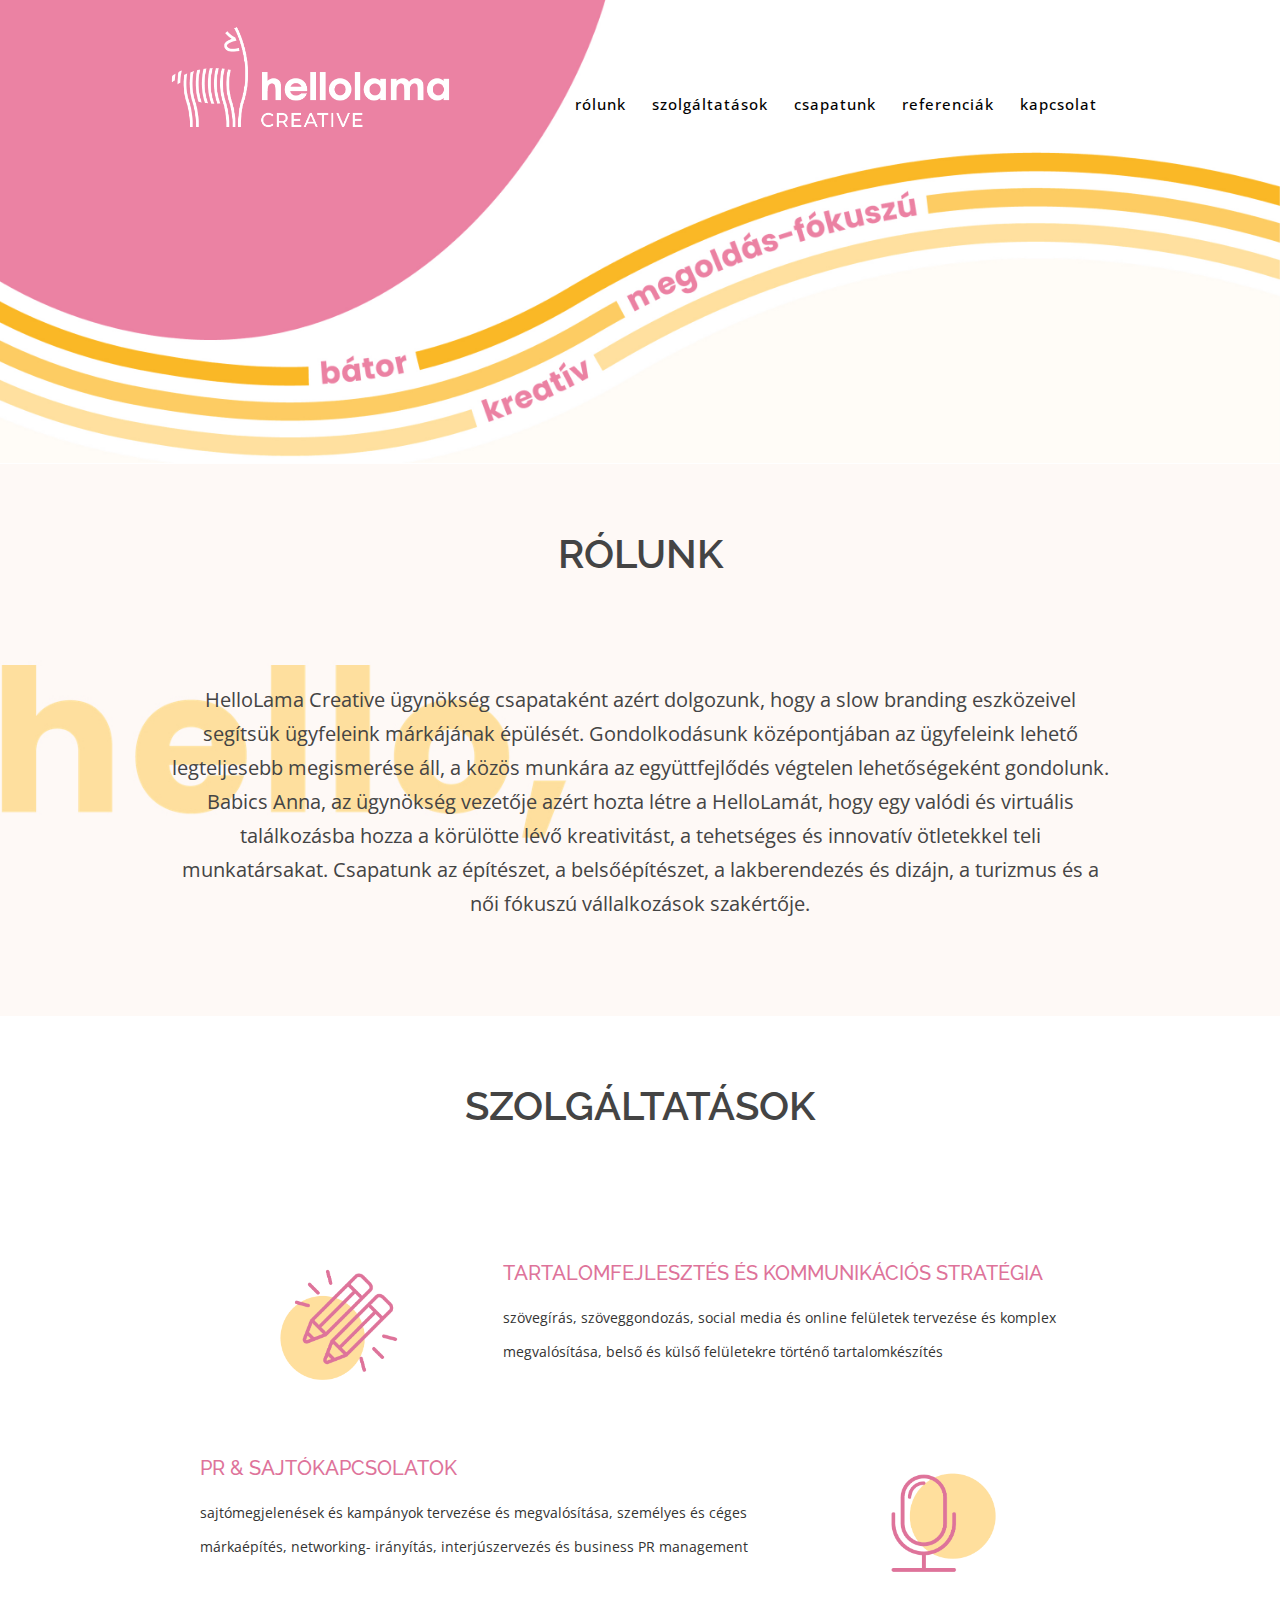
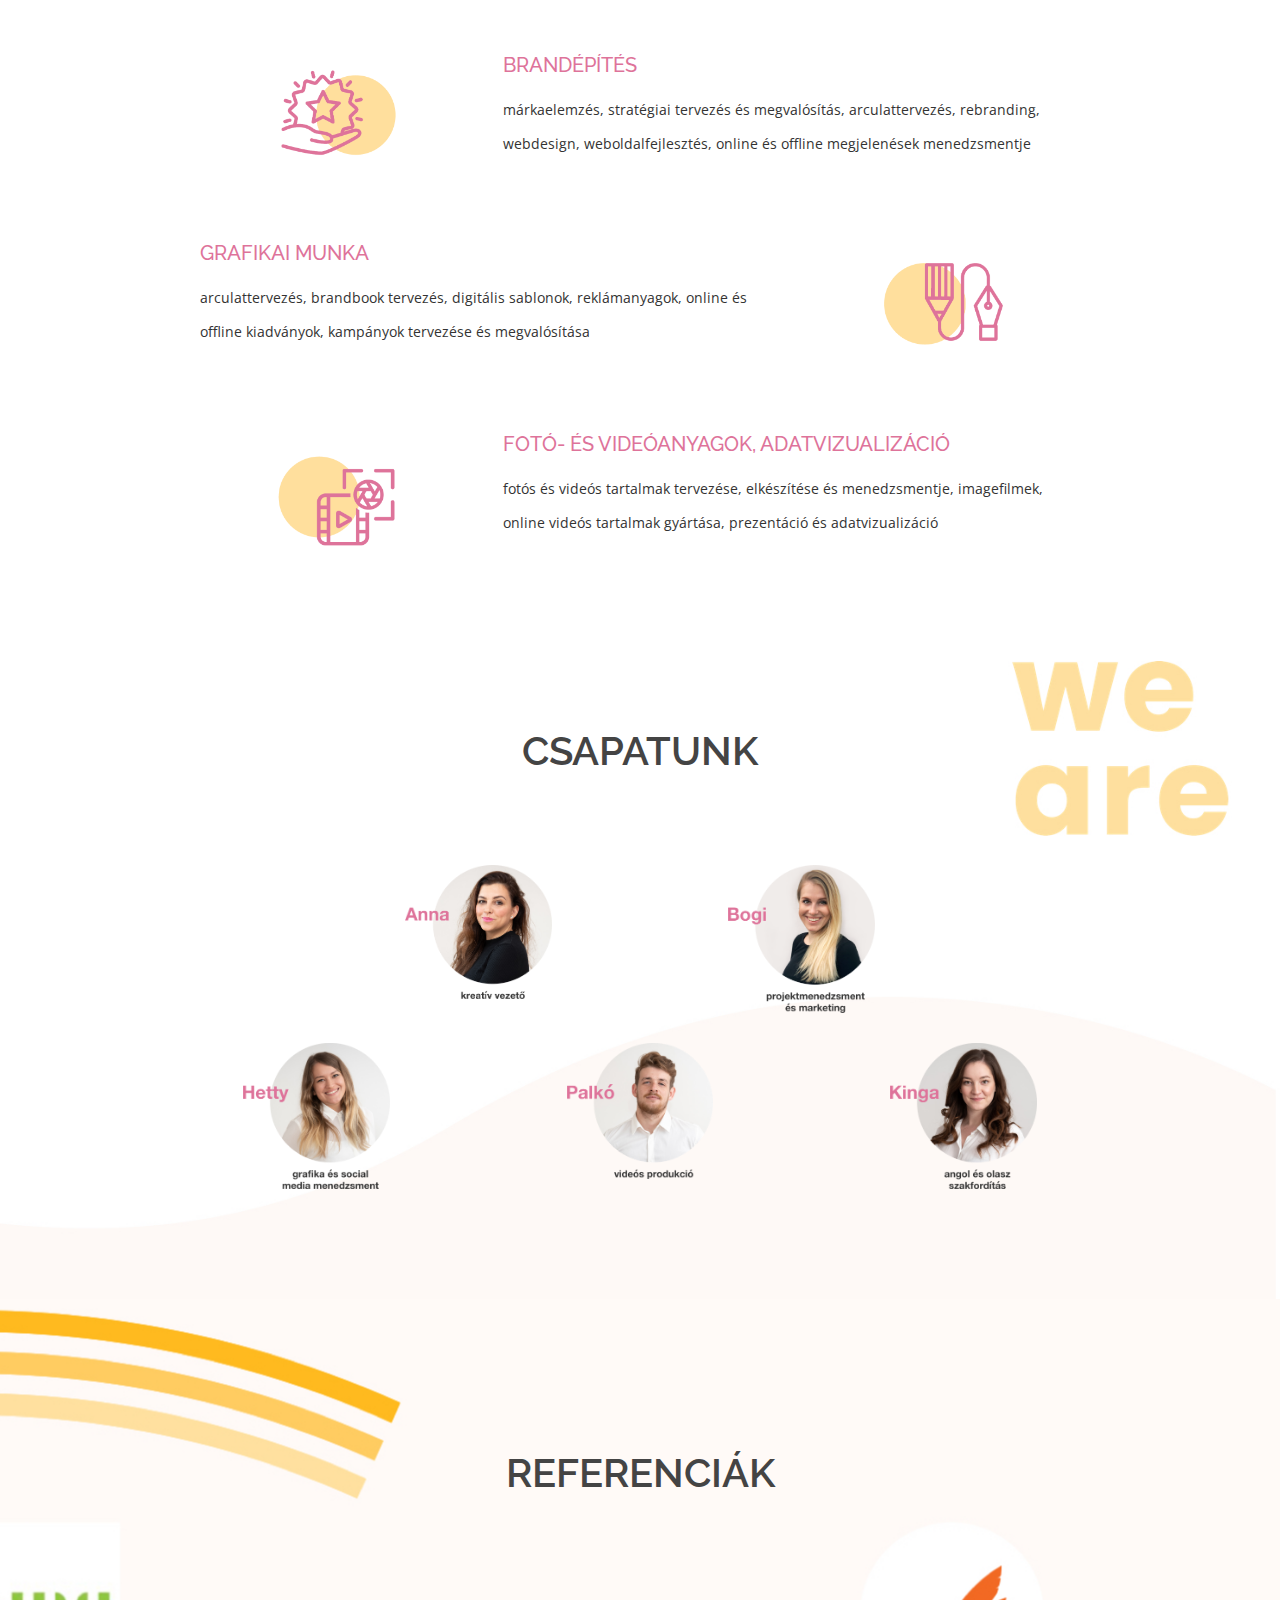
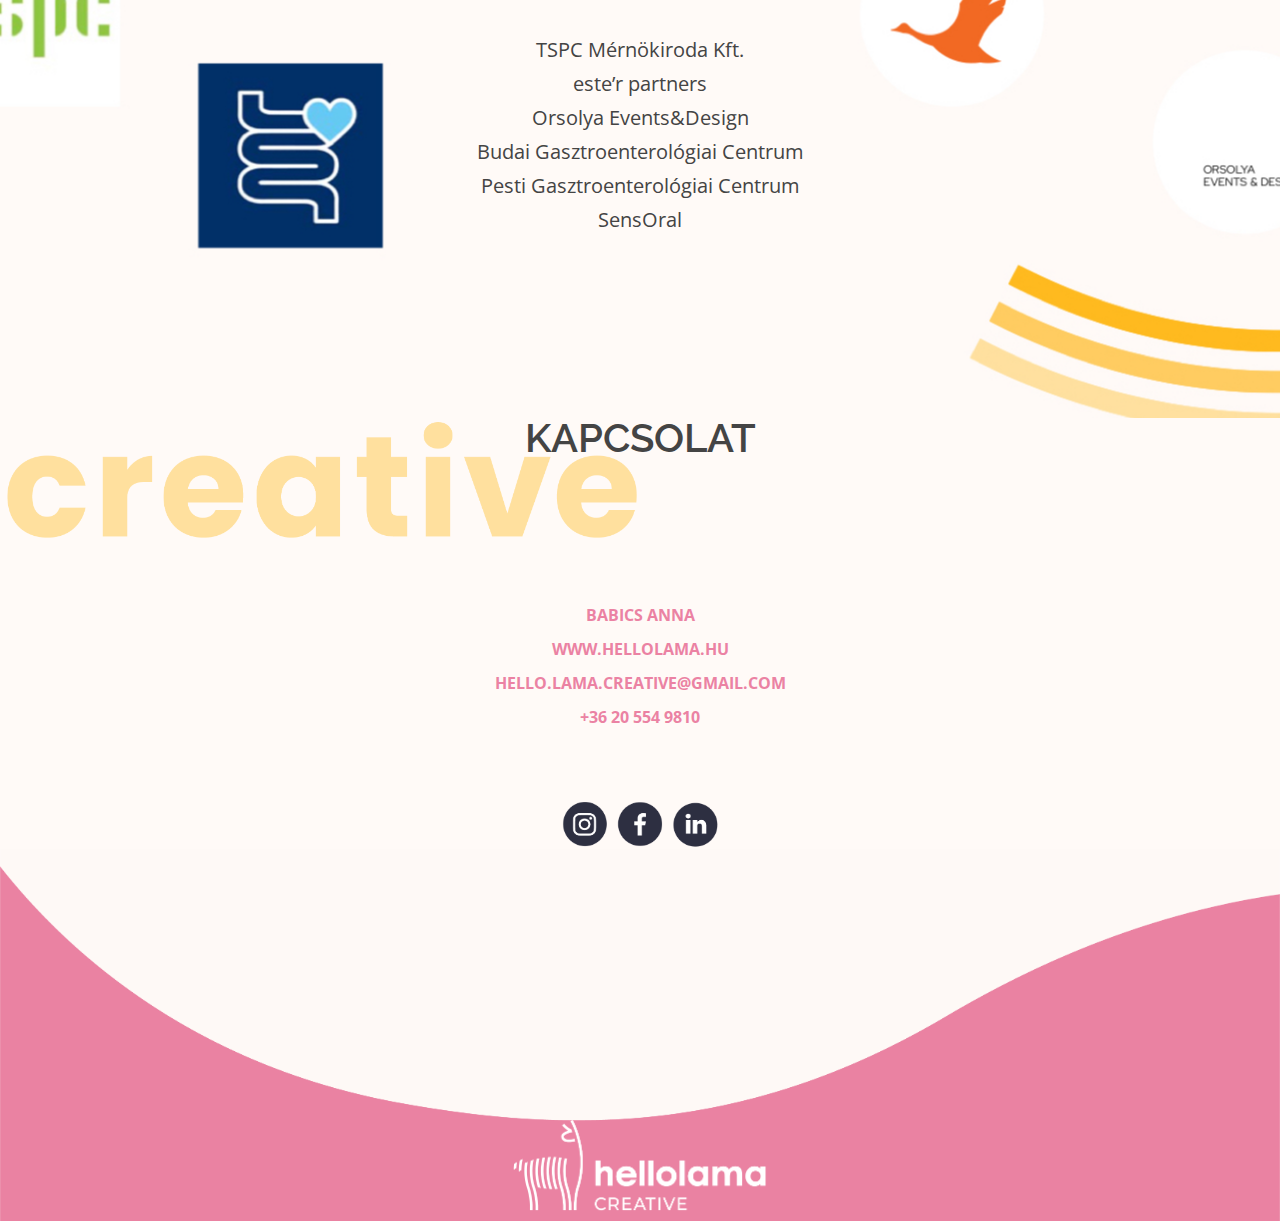
==== index.html @ 560a1cbe "Add logo" ====
<!doctype html>
<html lang="en">
<head>
  <meta charset="utf-8">
  <title>Hello Lama Creative</title>
  <meta content="width=device-width, initial-scale=1.0" name="viewport">
  <meta content="" name="keywords">
  <meta content="" name="description">

  <!-- Favicons -->
  <link href="img/batalogo.png" rel="icon">
  <link href="img/batalogo.png" rel="apple-touch-icon">

  <!-- Google Fonts -->
  <link href="https://fonts.googleapis.com/css?family=Open+Sans:300,400,400i,600,700|Raleway:300,400,400i,500,500i,700,800,900" rel="stylesheet">

  <!-- Bootstrap CSS File -->
  <link href="lib/bootstrap/css/bootstrap.min.css" rel="stylesheet">

  <!-- Libraries CSS Files -->
  <link href="lib/owlcarousel/owl.carousel.css" rel="stylesheet">
  <link href="lib/owlcarousel/owl.transitions.css" rel="stylesheet">
  <link href="lib/font-awesome/css/font-awesome.min.css" rel="stylesheet">
  <link href="lib/animate/animate.min.css" rel="stylesheet">
  <link href="lib/venobox/venobox.css" rel="stylesheet">



  <!-- Main Stylesheet File -->
  <link href="css/style.css" rel="stylesheet">

  <!-- Responsive Stylesheet File -->
  <link href="css/responsive.css" rel="stylesheet">

  <!-- =======================================================
    Theme Name: eBusiness
    Theme URL: https://bootstrapmade.com/ebusiness-bootstrap-corporate-template/
    Author: BootstrapMade.com
    License: https://bootstrapmade.com/license/
  ======================================================= -->
</head>

<body data-spy="scroll" data-target="#navbar-example">

  <div id="preloader"></div>

  <header>
    <!-- header-area start -->
    <div id="sticker" class="header-area">
      <div class="container">
        <div class="row">
          <div class="col-md-12 col-sm-12">

            <!-- Navigation -->
            <nav class="navbar navbar-default">
              <!-- Brand and toggle get grouped for better mobile display -->
              <div class="navbar-header">
                <button type="button" class="navbar-toggle collapsed" data-toggle="collapse" data-target=".bs-example-navbar-collapse-1" aria-expanded="false">
                    <span class="sr-only">Toggle navigation</span>
                    <span class="icon-bar"></span>
                    <span class="icon-bar"></span>
                    <span class="icon-bar"></span>
                  </button>
                <!-- Brand -->
                <a class="navbar-brand page-scroll sticky-logo" href="index.html">
                  <!-- Uncomment below if you prefer to use an image logo -->
                  <img src="img/background/lama.png" alt="" title="" style="max-width: 30%;">
                </a>
              </div>
              <!-- Collect the nav links, forms, and other content for toggling -->
              <div class="collapse navbar-collapse main-menu bs-example-navbar-collapse-1" id="navbar-example">
                <ul class="nav navbar-nav navbar-right">
                  <li>
                    <a class="page-scroll" href="#about" style="padding-bottom: 12px">rólunk</a>
                  </li>
                  <li>
                    <a class="page-scroll" href="#services" style="padding-bottom: 12px">szolgáltatások</a>
                  </li>
                  <li>
                    <a class="page-scroll" href="#portfolio" style="padding-bottom: 12px">csapatunk</a>
                  </li>
                  <!-- <li>
                    <a class="page-scroll" href="#testimonials" style="padding-bottom: 12px">rólunk mondták</a>
                </li> -->
                  <li>
                    <a class="page-scroll" href="#references" style="padding-bottom: 12px">referenciák</a>
                </li>
                  <li>
                    <a class="page-scroll" href="#contact" style="padding-bottom: 12px">kapcsolat</a>
                  </li>
                </ul>
              </div>
              <!-- navbar-collapse -->
            </nav>
            <!-- END: Navigation -->
          </div>
        </div>
      </div>
    </div>
    <!-- header-area end -->
  </header>
  <!-- header end -->







  <!-- Start Slider Area -->
  <div id="home" class="slider-area">
    <div class="bend niceties preview-2">
      <div id="ensign-nivoslider" class="slides">
        <img src="img/slider/intro.jpg" alt="" title="#slider-direction-1" />
      </div>

      <!-- direction 1 -->
      <div id="slider-direction-1" class="slider-direction slider-one">
        <div class="container">
          <div class="row">
            <div class="col-md-12 col-sm-12 col-xs-12">
              <div class="slider-content">



              </div>
            </div>
          </div>
        </div>
      </div>
    </div>
  </div>
  <!-- End Slider Area -->


  <!-- Start About area -->
  <div id="about" class="about-area area-padding">

    <div class="container">
      <div class="row">
        <div class="col-md-12 col-sm-12 col-xs-12">
          <div class="section-headline text-center">
            <h2>RÓLUNK</h2>
          </div>
        </div>
      </div>

      <div class="row">
        <div class="col-md-12 col-sm-12 col-xs-12">
          <div class="well-middle">
            <div class="single-well">
              <p style="padding-top: 15px">
                 HelloLama Creative ügynökség csapataként azért dolgozunk, hogy a slow branding eszközeivel segítsük ügyfeleink márkájának épülését.  Gondolkodásunk középontjában az ügyfeleink lehető legteljesebb megismerése áll, a közös munkára az együttfejlődés végtelen lehetőségeként gondolunk.<br> Babics Anna, az ügynökség vezetője azért hozta létre a HelloLamát, hogy egy valódi és virtuális találkozásba hozza a körülötte lévő kreativitást, a tehetséges és innovatív ötletekkel teli munkatársakat. Csapatunk az építészet, a belsőépítészet, a lakberendezés és dizájn, a turizmus és a női fókuszú vállalkozások szakértője.
              </p>
            </div>
          </div>
        </div>
      </div>

    </div>
  </div>
  <!-- End About area -->




<!-- Start Service area -->
  <div id="services" class="services-area area-padding">
    <div class="container">

              <div class="row">
                <div class="col-md-12 col-sm-12 col-xs-12">
                  <div class="section-headline text-center">
                    <h2>SZOLGÁLTATÁSOK</h2>
                  </div>
                </div>
              </div>




                <div class="col-sm-12">
                  <div class="col-md-4 col-sm-4 col-xs-12">
                    <div class="about-move">
                      <div class="services-details">
                        <div class="single-services">
                          <a class="services-icon" href="#">
                              <img src="img/team/tartalom.png" style="max-width: 50%;align-items: right">
                            </a>
                        </div>
                      </div>
                    </div>
                  </div>


                  <div class="col-md-8 col-sm-8 col-xs-12">
                    <div class=" about-move">
                      <div class="services-details">
                        <div class="single-services" style="text-align: left;">
                          <h4>TARTALOMFEJLESZTÉS ÉS KOMMUNIKÁCIÓS STRATÉGIA</h4>
                          <p>szövegírás, szöveggondozás, social media és online felületek tervezése és komplex megvalósítása, belső és külső felületekre történő tartalomkészítés</p>
                        </div>
                      </div>
                    </div>
                  </div>
                </div>


                <div class="col-sm-12">

                <div class="col-md-4 col-sm-4 col-xs-12 hidden-md hidden-lg">
                    <div class=" about-move">
                        <div class="services-details">
                        <div class="single-services">
                          <a class="services-icon" href="#">
                              <img src="img/team/pr.png" style="max-width: 50%;align-items: right">
                            </a>
                        </div>
                      </div>
                    </div>
                  </div>


                  <div class="col-md-8 col-sm-8 col-xs-12">
                    <div class="about-move">
                      <div class="services-details">
                        <div class="single-services" style="text-align: left;">
                          <h4>PR & SAJTÓKAPCSOLATOK</h4>
                          <p>sajtómegjelenések és kampányok tervezése és megvalósítása, személyes és céges márkaépítés, networking- irányítás, interjúszervezés és business PR management</p>
                        </div>
                      </div>
                    </div>
                  </div>


                  <div class="col-md-4 col-sm-4 col-xs-12 hidden-sm hidden-xs">
                    <div class=" about-move">
                        <div class="services-details">
                        <div class="single-services">
                          <a class="services-icon" href="#">
                              <img src="img/team/pr.png" style="max-width: 50%;align-items: right">
                            </a>
                        </div>
                      </div>
                    </div>
                  </div>
                </div>


                <div class="col-sm-12">
                <div class="col-md-4 col-sm-4 col-xs-12">
                    <div class="about-move">
                      <div class="services-details">
                        <div class="single-services">
                          <a class="services-icon" href="#">
                              <img src="img/team/brand.png" style="max-width: 50%;align-items: right">
                            </a>
                        </div>
                      </div>
                    </div>
                  </div>


                  <div class="col-md-8 col-sm-8 col-xs-12">
                    <div class=" about-move">
                      <div class="services-details">
                        <div class="single-services" style="text-align: left;">
                          <h4>BRANDÉPÍTÉS</h4>
                          <p>márkaelemzés, stratégiai tervezés és megvalósítás, arculattervezés, rebranding, webdesign, weboldalfejlesztés, online és offline megjelenések menedzsmentje</p>
                        </div>
                      </div>
                    </div>
                  </div>
                </div>

                <div class="col-sm-12">

                    <div class="col-md-4 col-sm-4 col-xs-12 hidden-md hidden-lg">
                    <div class=" about-move">
                        <div class="services-details">
                        <div class="single-services">
                          <a class="services-icon" href="#">
                              <img src="img/team/grafika.png" style="max-width: 50%;align-items: right">
                            </a>
                        </div>
                      </div>
                    </div>
                  </div>


                    <div class="col-md-8 col-sm-8 col-xs-12">
                    <div class="about-move">
                      <div class="services-details">
                        <div class="single-services" style="text-align: left;">
                          <h4>GRAFIKAI MUNKA</h4>
                          <p>arculattervezés, brandbook tervezés, digitális sablonok, reklámanyagok, online és offline kiadványok, kampányok tervezése és megvalósítása</p>
                        </div>
                      </div>
                    </div>
                  </div>


                  <div class="col-md-4 col-sm-4 col-xs-12 hidden-sm hidden-xs">
                    <div class=" about-move">
                        <div class="services-details">
                        <div class="single-services">
                          <a class="services-icon" href="#">
                              <img src="img/team/grafika.png" style="max-width: 50%;align-items: right">
                            </a>
                        </div>
                      </div>
                    </div>
                  </div>
                </div>


                <div class="col-sm-12">
                  <div class="col-md-4 col-sm-4 col-xs-12">
                    <div class="about-move">
                      <div class="services-details">
                        <div class="single-services">
                          <a class="services-icon" href="#">
                              <img src="img/team/foto.png" style="max-width: 50%;align-items: right">
                            </a>
                        </div>
                      </div>
                    </div>
                  </div>
                <div class="col-md-8 col-sm-8 col-xs-12">
                    <div class=" about-move">
                      <div class="services-details">
                        <div class="single-services" style="text-align: left;">
                          <h4>FOTÓ- ÉS VIDEÓANYAGOK, ADATVIZUALIZÁCIÓ</h4>
                          <p>fotós és videós tartalmak tervezése, elkészítése és menedzsmentje, imagefilmek, online videós tartalmak gyártása, prezentáció és adatvizualizáció</p>
                        </div>
                      </div>
                    </div>
                </div>
                </div>
    </div>



        </div>
    </div>

  <!-- End Service area -->




  <!-- Start portfolio Area -->

<div id="portfolio" class="portfolio-area area-padding fix">
<div class="container">

      <div class="row">
        <div class="col-lg-12 col-md-12 col-sm-12 col-xs-12">
          <div class="section-headline text-center">
            <h2>CSAPATUNK</h2>
          </div>
        </div>
      </div>

    <div class="row ">


    <div class="awesome-project-content">

        <div class="col-md-2 col-sm-2 design">
            <div class="single-awesome-project">

            </div>
        </div>
          <!-- single-awesome-project start -->
         <div class="col-md-4 col-sm-4 col-xs-12 design">
            <div class="single-awesome-project">
              <div class="awesome-img">
                <a href="#"><img src="img/team/anna1.png" alt="" style="max-width: 50%"> </a>

              </div>
            </div>
          </div>
          <!-- single-awesome-project end -->
          <!-- single-awesome-project start -->
          <div class="col-md-4 col-sm-4 col-xs-12 design">
            <div class="single-awesome-project">
              <div class="awesome-img">
                <a href="#"><img src="img/team/bogi1.png" alt="" style="max-width: 50%"> </a>

              </div>
            </div>
          </div>
    </div>
    </div>


    <div class="row">
        <div class="awesome-project-content">
          <!-- single-awesome-project end -->
          <!-- single-awesome-project start -->
          <div class="col-md-4 col-sm-4 col-xs-12 design">
            <div class="single-awesome-project">
              <div class="awesome-img">
                <a href="#"><img src="img/team/hetty1.png" alt="" style="max-width: 50%"> </a>

              </div>
            </div>
          </div>
                    <!-- single-awesome-project end -->
          <!-- single-awesome-project start -->
          <div class="col-md-4 col-sm-4 col-xs-12 design">
            <div class="single-awesome-project">
              <div class="awesome-img">
                <a href="#"><img src="img/team/palko1.png" alt="" style="max-width: 50%"> </a>

              </div>
            </div>
          </div>
          <!-- single-awesome-project end -->
          <!-- single-awesome-project start -->
          <div class="col-md-4 col-sm-4 col-xs-12 photo development">
            <div class="single-awesome-project">
              <div class="awesome-img">
                <a href="#"><img src="img/team/kinga1.png" alt="" style="max-width: 50%"> </a>
              </div>
            </div>
          </div>
    </div>

</div>
</div>
</div>

  <!-- Start Testimonials -->
 <!-- <div id="testimonials" class="testimonials-area">
    <div class="testi-inner area-padding">
      <div class="testi-overly"></div>
      <div class="container ">
              <div class="row">
        <div class="col-lg-12 col-md-12 col-sm-12 col-xs-12">
          <div class="section-headline text-center">
            <h2>RÓLUNK MONDTÁK</h2>

                <div id="myCarousel" class="carousel slide" data-ride="carousel" data-interval="5000">

                  <ol class="carousel-indicators">
                    <li data-target="#myCarousel" data-slide-to="0" class="active"></li>
                    <li data-target="#myCarousel" data-slide-to="1"></li>
                    <li data-target="#myCarousel" data-slide-to="2"></li>
                  </ol>


                  <div class="carousel-inner">
                    <div class="item active">
                        <div class="single-testi">
                          <div class="testi-text">
                            <p>
                              Lorem ipsum dolor sit amet, consectetur adipiscing elit. Sed pulvinar luctus est eget congue.<br>consectetur adipiscing elit. Sed pulvinar luctus est eget congue.
                            </p>
                            <h6>Fleming</h6>
                          </div>
                        </div>
                    </div>

                    <div class="item">
                      <div class="testi-text">
                            <p>
                              Lorem ipsum dolor sit amet, consectetur adipiscing elit. Sed pulvinar luctus est eget congue.<br>consectetur adipiscing elit. Sed pulvinar luctus est eget congue.
                            </p>
                            <h6>Jhon</h6>
                        </div>
                    </div>

                    <div class="item">
                      <div class="single-testi">
                          <div class="testi-text">
                            <p>
                              Lorem ipsum dolor sit amet, consectetur adipiscing elit. Sed pulvinar luctus est eget congue.<br>consectetur adipiscing elit. Sed pulvinar luctus est eget congue.
                            </p>
                            <h6>Boby</h6>
                          </div>
                        </div>
                    </div>
                  </div>


                </div>

          </div>
        </div>
      </div>

      </div>
    </div>
  </div>-->


   <!-- Start About area -->
  <div id="references" class="area-padding references-area">
      <div id="ensign-nivoslider" class="slides bordertop">

      </div>

        <div class="col-md-12 col-sm-12 col-xs-12">
          <div class="section-headline text-center">
            <h2>REFERENCIÁK</h2>
          </div>
        </div>

      <div class="row">
        <div class="col-md-12 col-sm-12 col-xs-12">
          <div class="well-middle">
            <div class="single-well">
              <p style="padding-top: 15px">
                 <a target="_blank" href="https://www.tspc.hu/" style="color: #444444">TSPC Mérnökiroda Kft.</a><br>
                 <a target="_blank" href="https://www.esterpartners.com/hu/" style="color: #444444">este’r partners</a><br>
                 <a target="_blank" href="https://orsolyaevents.com/?fbclid=IwAR2cM3rvP5ghxqro0wU_rqvnPzc_waRVLa7_xTMLVKXObAkHKh3A4gXCSeY" style="color: #444444">Orsolya Events&Design </a><br>
                 <a target="_blank" href="https://gasztrocentrum.hu/budai-gasztroenterologiai-centrum/" style="color: #444444">Budai Gasztroenterológiai Centrum</a> <br>
                 <a target="_blank" href="https://gasztrocentrum.hu/pesti-gasztroenterologiai-centrum/" style="color: #444444">Pesti Gasztroenterológiai Centrum</a> <br>
                 <a target="_blank" href="https://www.facebook.com/sensoralofficial/" style="color: #444444">SensOral</a><br>
              </p>
            </div>
          </div>
        </div>
      </div>

    </div>


<div id="contact" class="contact-area">
      <div id="ensign-nivoslider" class="slides bordertop">

      </div>

        <div class="col-md-12 col-sm-12 col-xs-12">
          <div class="section-headline text-center">
            <h2>KAPCSOLAT</h2>
          </div>
        </div>

      <div class="row">
        <div class="col-md-12 col-sm-12 col-xs-12">
          <div class="well-middle">
            <div class="single-well">
              <p style="padding-top: 15px; color: #eb82a3; font-weight: bold; font-size: 0.8em;">
                 BABICS ANNA<br>
                 WWW.HELLOLAMA.HU<br>
                 <a target="_blank" href="mailto:hello.lama.creative@gmail.com">HELLO.LAMA.CREATIVE@GMAIL.COM </a><br>
                 <a target="_blank" href="tel:+36 20 554 9810">+36 20 554 9810</a><br>
              </p>
            </div>
            <div style="padding-top: 50px;">
                <a target="_blank" href="https://www.instagram.com/hellolamacreative/"> <img src="img/social/insta.png" class="social-icons"></a>
                <a target="_blank" href="https://www.facebook.com/people/HelloLama-Creative/100057088404240/"> <img src="img/social/fb.png" class="social-icons" class="social-icons"></a>
                <a target="_blank" href="https://www.linkedin.com/in/anna-babics-00084b182/?originalSubdomain=hu"> <img src="img/social/linkedin.png" class="social-icons"></div> </div> </a>
            </div>
          </div>
        </div>
      </div>

    </div>


    <div id="" class="ending-area">

      <div class="row">
        <div class="col-md-12 col-sm-12 col-xs-12">
          <div class="well-middle">
            <div class="single-well">


            <div style="padding-top: 260px;">
                <img src="img/background/lama.png" style="max-width: 20%;">
            </div>
             </div>
          </div>
        </div>
      </div>

    </div>


  <!-- Start Footer bottom Area -->
  <!-- Start Footer bottom Area -->


  <a href="#" class="back-to-top"><i class="fa fa-chevron-up"></i></a>

  <!-- JavaScript Libraries -->

  <script src="lib/jquery/jquery.min.js"></script>
  <script src="lib/bootstrap/js/bootstrap.min.js"></script>
  <script src="lib/owlcarousel/owl.carousel.min.js"></script>
  <script src="lib/venobox/venobox.min.js"></script>
  <script src="lib/knob/jquery.knob.js"></script>
  <script src="lib/wow/wow.min.js"></script>
  <script src="lib/parallax/parallax.js"></script>
  <script src="lib/easing/easing.min.js"></script>
  <script src="lib/appear/jquery.appear.js"></script>
  <script src="lib/isotope/isotope.pkgd.min.js"></script>

  <!-- Contact Form JavaScript File -->
  <script src="contactform/contactform.js"></script>

  <script src="js/main.js"></script>
</body>

</html>
---- lib/venobox/venobox.css ----
/* ------ venobox.css --------*/
.vbox-overlay *, .vbox-overlay *:before, .vbox-overlay *:after{
    -webkit-backface-visibility: hidden;
    -webkit-box-sizing:border-box;
    -moz-box-sizing:border-box;
    box-sizing:border-box;

}
.vbox-overlay{
    display: -webkit-flex;
    display: flex;
    -webkit-flex-direction: column;
    flex-direction: column;
    -webkit-justify-content: center;
    justify-content: center;
    -webkit-align-items: center;
    align-items: center;
    position: fixed;
    left: 0;
    top: 0;
    bottom: 0;
    right: 0;
    z-index: 1040;
    -webkit-transform:translateZ(1000px);
    transform: translateZ(1000px);
    transform-style: preserve-3d;
}

/* ----- navigation ----- */
.vbox-title{
    width: 100%;
    height: 40px;
    float: left;
    text-align: center;
    line-height: 28px;
    font-size: 12px;
    padding: 6px 40px;
    overflow: hidden;
    position: fixed;
    display: none;
    left: 0;
    z-index: 1050;
}
.vbox-close{
    cursor: pointer;
    position: fixed;
    top: -1px;
    right: 0;
    width: 50px;
    height: 40px;
    padding: 6px;
    display: block;
    background-position:10px center;
    overflow: hidden;
    font-size: 24px;
    line-height: 1;
    text-align: center;
    z-index: 1050;
}
.vbox-num{
    cursor: pointer;
    position: fixed;
    left: 0;
    height: 40px;
    display: block;
    overflow: hidden;
    line-height: 28px;
    font-size: 12px;
    padding: 6px 10px;
    display: none;
    z-index: 1050;
}
/* ----- navigation ARROWS ----- */
.vbox-next, .vbox-prev{
    position: fixed;
    top: 50%;
    margin-top: -15px;
    overflow: hidden;
    cursor: pointer;
    display: block;
    width: 45px;
    height: 45px;
    z-index: 1050;
}
.vbox-next span, .vbox-prev span{
    position: relative;
    width: 20px;
    height: 20px;
    border: 2px solid transparent;
    border-top-color: #B6B6B6;
    border-right-color: #B6B6B6;
    text-indent: -100px;
    position: absolute;
    top: 8px;
    display: block;
}
.vbox-prev{
    left: 15px;
}
.vbox-next{
    right: 15px;
}
.vbox-prev span{
    left: 10px;
    -ms-transform: rotate(-135deg);
    -webkit-transform: rotate(-135deg);
    transform: rotate(-135deg);
}
.vbox-next span{
    -ms-transform: rotate(45deg);
    -webkit-transform: rotate(45deg);
    transform: rotate(45deg);
    right: 10px;
}
/* ------- inline window ------ */
.vbox-inline{
    width: 420px;
    height: 315px;
    height: 70vh;
    padding: 10px;
    background: #fff;
    margin: 0 auto;
    overflow: auto;
    text-align: left;
}
/* ------- Video & iFrames window ------ */
.venoframe{
    max-width: 100%;
    width: 100%;
    border: none;
    width: 100%;
    height: 260px;
    height: 70vh;
}
.venoframe.vbvid{
    height: 260px;
}
@media (min-width: 768px) {
    .venoframe, .vbox-inline{
        width: 90%;
        height: 360px;
        height: 70vh;
    }
    .venoframe.vbvid{
        width: 640px;
        height: 360px;
    }
}
@media (min-width: 992px) {
    .venoframe, .vbox-inline{
        max-width: 1200px;
        width: 80%;
        height: 540px;
        height: 70vh;
    }
    .venoframe.vbvid{
        width: 960px;
        height: 540px;
    }
}
/*
Please do NOT edit this part!
or at least read this note: http://i.imgur.com/7C0ws9e.gif
*/
.vbox-open{
    overflow: hidden;
}
.vbox-container{
    position: absolute;
    left: 0;
    right: 0;
    top: 0;
    bottom: 0;
    overflow-x: hidden;
    overflow-y: scroll;
    overflow-scrolling: touch;
    -webkit-overflow-scrolling: touch;
    z-index: 20;
    max-height: 100%;

}

.vbox-content{
    text-align: center;
    float: left;
    width: 100%;
    position: relative;
    overflow: hidden;
    padding: 20px 10px;
}
.vbox-container img{
    max-width: 100%;
    height: auto;
}
.figlio{
    box-shadow: 0 0 12px rgba(0,0,0,0.19), 0 6px 6px rgba(0,0,0,0.23);
    max-width: 100%;
    text-align: initial;
}
img.figlio{
    -webkit-user-select: none;
-khtml-user-select: none;
-moz-user-select: none;
-o-user-select: none;
user-select: none;
}
.vbox-content.swipe-left{
    margin-left: -200px !important;
}
.vbox-content.swipe-right{
    margin-left: 200px !important;
}
.animated{
    webkit-transition: margin 300ms ease-out;
    transition: margin 300ms ease-out;
}
.animate-in{
    opacity: 1;
}
.animate-out{
    opacity: 0;
}
/* ---------- preloader ----------
 * SPINKIT
 * http://tobiasahlin.com/spinkit/
-------------------------------- */
.sk-double-bounce,.sk-rotating-plane{width:40px;height:40px;margin:40px auto}.sk-rotating-plane{background-color:#333;-webkit-animation:sk-rotatePlane 1.2s infinite ease-in-out;animation:sk-rotatePlane 1.2s infinite ease-in-out}@-webkit-keyframes sk-rotatePlane{0%{-webkit-transform:perspective(120px) rotateX(0) rotateY(0);transform:perspective(120px) rotateX(0) rotateY(0)}50%{-webkit-transform:perspective(120px) rotateX(-180.1deg) rotateY(0);transform:perspective(120px) rotateX(-180.1deg) rotateY(0)}100%{-webkit-transform:perspective(120px) rotateX(-180deg) rotateY(-179.9deg);transform:perspective(120px) rotateX(-180deg) rotateY(-179.9deg)}}@keyframes sk-rotatePlane{0%{-webkit-transform:perspective(120px) rotateX(0) rotateY(0);transform:perspective(120px) rotateX(0) rotateY(0)}50%{-webkit-transform:perspective(120px) rotateX(-180.1deg) rotateY(0);transform:perspective(120px) rotateX(-180.1deg) rotateY(0)}100%{-webkit-transform:perspective(120px) rotateX(-180deg) rotateY(-179.9deg);transform:perspective(120px) rotateX(-180deg) rotateY(-179.9deg)}}.sk-double-bounce{position:relative}.sk-double-bounce .sk-child{width:100%;height:100%;border-radius:50%;background-color:#333;opacity:.6;position:absolute;top:0;left:0;-webkit-animation:sk-doubleBounce 2s infinite ease-in-out;animation:sk-doubleBounce 2s infinite ease-in-out}.sk-chasing-dots .sk-child,.sk-spinner-pulse,.sk-three-bounce .sk-child{background-color:#333;border-radius:100%}.sk-double-bounce .sk-double-bounce2{-webkit-animation-delay:-1s;animation-delay:-1s}@-webkit-keyframes sk-doubleBounce{0%,100%{-webkit-transform:scale(0);transform:scale(0)}50%{-webkit-transform:scale(1);transform:scale(1)}}@keyframes sk-doubleBounce{0%,100%{-webkit-transform:scale(0);transform:scale(0)}50%{-webkit-transform:scale(1);transform:scale(1)}}.sk-wave{margin:40px auto;width:50px;height:40px;text-align:center;font-size:10px}.sk-wave .sk-rect{background-color:#333;height:100%;width:6px;display:inline-block;-webkit-animation:sk-waveStretchDelay 1.2s infinite ease-in-out;animation:sk-waveStretchDelay 1.2s infinite ease-in-out}.sk-wave .sk-rect1{-webkit-animation-delay:-1.2s;animation-delay:-1.2s}.sk-wave .sk-rect2{-webkit-animation-delay:-1.1s;animation-delay:-1.1s}.sk-wave .sk-rect3{-webkit-animation-delay:-1s;animation-delay:-1s}.sk-wave .sk-rect4{-webkit-animation-delay:-.9s;animation-delay:-.9s}.sk-wave .sk-rect5{-webkit-animation-delay:-.8s;animation-delay:-.8s}@-webkit-keyframes sk-waveStretchDelay{0%,100%,40%{-webkit-transform:scaleY(.4);transform:scaleY(.4)}20%{-webkit-transform:scaleY(1);transform:scaleY(1)}}@keyframes sk-waveStretchDelay{0%,100%,40%{-webkit-transform:scaleY(.4);transform:scaleY(.4)}20%{-webkit-transform:scaleY(1);transform:scaleY(1)}}.sk-wandering-cubes{margin:40px auto;width:40px;height:40px;position:relative}.sk-wandering-cubes .sk-cube{background-color:#333;width:10px;height:10px;position:absolute;top:0;left:0;-webkit-animation:sk-wanderingCube 1.8s ease-in-out -1.8s infinite both;animation:sk-wanderingCube 1.8s ease-in-out -1.8s infinite both}.sk-chasing-dots,.sk-spinner-pulse{width:40px;height:40px;margin:40px auto}.sk-wandering-cubes .sk-cube2{-webkit-animation-delay:-.9s;animation-delay:-.9s}@-webkit-keyframes sk-wanderingCube{0%{-webkit-transform:rotate(0);transform:rotate(0)}25%{-webkit-transform:translateX(30px) rotate(-90deg) scale(.5);transform:translateX(30px) rotate(-90deg) scale(.5)}50%{-webkit-transform:translateX(30px) translateY(30px) rotate(-179deg);transform:translateX(30px) translateY(30px) rotate(-179deg)}50.1%{-webkit-transform:translateX(30px) translateY(30px) rotate(-180deg);transform:translateX(30px) translateY(30px) rotate(-180deg)}75%{-webkit-transform:translateX(0) translateY(30px) rotate(-270deg) scale(.5);transform:translateX(0) translateY(30px) rotate(-270deg) scale(.5)}100%{-webkit-transform:rotate(-360deg);transform:rotate(-360deg)}}@keyframes sk-wanderingCube{0%{-webkit-transform:rotate(0);transform:rotate(0)}25%{-webkit-transform:translateX(30px) rotate(-90deg) scale(.5);transform:translateX(30px) rotate(-90deg) scale(.5)}50%{-webkit-transform:translateX(30px) translateY(30px) rotate(-179deg);transform:translateX(30px) translateY(30px) rotate(-179deg)}50.1%{-webkit-transform:translateX(30px) translateY(30px) rotate(-180deg);transform:translateX(30px) translateY(30px) rotate(-180deg)}75%{-webkit-transform:translateX(0) translateY(30px) rotate(-270deg) scale(.5);transform:translateX(0) translateY(30px) rotate(-270deg) scale(.5)}100%{-webkit-transform:rotate(-360deg);transform:rotate(-360deg)}}.sk-spinner-pulse{-webkit-animation:sk-pulseScaleOut 1s infinite ease-in-out;animation:sk-pulseScaleOut 1s infinite ease-in-out}@-webkit-keyframes sk-pulseScaleOut{0%{-webkit-transform:scale(0);transform:scale(0)}100%{-webkit-transform:scale(1);transform:scale(1);opacity:0}}@keyframes sk-pulseScaleOut{0%{-webkit-transform:scale(0);transform:scale(0)}100%{-webkit-transform:scale(1);transform:scale(1);opacity:0}}.sk-chasing-dots{position:relative;text-align:center;-webkit-animation:sk-chasingDotsRotate 2s infinite linear;animation:sk-chasingDotsRotate 2s infinite linear}.sk-chasing-dots .sk-child{width:60%;height:60%;display:inline-block;position:absolute;top:0;-webkit-animation:sk-chasingDotsBounce 2s infinite ease-in-out;animation:sk-chasingDotsBounce 2s infinite ease-in-out}.sk-chasing-dots .sk-dot2{top:auto;bottom:0;-webkit-animation-delay:-1s;animation-delay:-1s}@-webkit-keyframes sk-chasingDotsRotate{100%{-webkit-transform:rotate(360deg);transform:rotate(360deg)}}@keyframes sk-chasingDotsRotate{100%{-webkit-transform:rotate(360deg);transform:rotate(360deg)}}@-webkit-keyframes sk-chasingDotsBounce{0%,100%{-webkit-transform:scale(0);transform:scale(0)}50%{-webkit-transform:scale(1);transform:scale(1)}}@keyframes sk-chasingDotsBounce{0%,100%{-webkit-transform:scale(0);transform:scale(0)}50%{-webkit-transform:scale(1);transform:scale(1)}}.sk-three-bounce{margin:40px auto;width:80px;text-align:center}.sk-three-bounce .sk-child{width:20px;height:20px;display:inline-block;-webkit-animation:sk-three-bounce 1.4s ease-in-out 0s infinite both;animation:sk-three-bounce 1.4s ease-in-out 0s infinite both}.sk-circle .sk-child:before,.sk-fading-circle .sk-circle:before{display:block;border-radius:100%;content:'';background-color:#333}.sk-three-bounce .sk-bounce1{-webkit-animation-delay:-.32s;animation-delay:-.32s}.sk-three-bounce .sk-bounce2{-webkit-animation-delay:-.16s;animation-delay:-.16s}@-webkit-keyframes sk-three-bounce{0%,100%,80%{-webkit-transform:scale(0);transform:scale(0)}40%{-webkit-transform:scale(1);transform:scale(1)}}@keyframes sk-three-bounce{0%,100%,80%{-webkit-transform:scale(0);transform:scale(0)}40%{-webkit-transform:scale(1);transform:scale(1)}}.sk-circle{margin:40px auto;width:40px;height:40px;position:relative}.sk-circle .sk-child{width:100%;height:100%;position:absolute;left:0;top:0}.sk-circle .sk-child:before{margin:0 auto;width:15%;height:15%;-webkit-animation:sk-circleBounceDelay 1.2s infinite ease-in-out both;animation:sk-circleBounceDelay 1.2s infinite ease-in-out both}.sk-circle .sk-circle2{-webkit-transform:rotate(30deg);-ms-transform:rotate(30deg);transform:rotate(30deg)}.sk-circle .sk-circle3{-webkit-transform:rotate(60deg);-ms-transform:rotate(60deg);transform:rotate(60deg)}.sk-circle .sk-circle4{-webkit-transform:rotate(90deg);-ms-transform:rotate(90deg);transform:rotate(90deg)}.sk-circle .sk-circle5{-webkit-transform:rotate(120deg);-ms-transform:rotate(120deg);transform:rotate(120deg)}.sk-circle .sk-circle6{-webkit-transform:rotate(150deg);-ms-transform:rotate(150deg);transform:rotate(150deg)}.sk-circle .sk-circle7{-webkit-transform:rotate(180deg);-ms-transform:rotate(180deg);transform:rotate(180deg)}.sk-circle .sk-circle8{-webkit-transform:rotate(210deg);-ms-transform:rotate(210deg);transform:rotate(210deg)}.sk-circle .sk-circle9{-webkit-transform:rotate(240deg);-ms-transform:rotate(240deg);transform:rotate(240deg)}.sk-circle .sk-circle10{-webkit-transform:rotate(270deg);-ms-transform:rotate(270deg);transform:rotate(270deg)}.sk-circle .sk-circle11{-webkit-transform:rotate(300deg);-ms-transform:rotate(300deg);transform:rotate(300deg)}.sk-circle .sk-circle12{-webkit-transform:rotate(330deg);-ms-transform:rotate(330deg);transform:rotate(330deg)}.sk-circle .sk-circle2:before{-webkit-animation-delay:-1.1s;animation-delay:-1.1s}.sk-circle .sk-circle3:before{-webkit-animation-delay:-1s;animation-delay:-1s}.sk-circle .sk-circle4:before{-webkit-animation-delay:-.9s;animation-delay:-.9s}.sk-circle .sk-circle5:before{-webkit-animation-delay:-.8s;animation-delay:-.8s}.sk-circle .sk-circle6:before{-webkit-animation-delay:-.7s;animation-delay:-.7s}.sk-circle .sk-circle7:before{-webkit-animation-delay:-.6s;animation-delay:-.6s}.sk-circle .sk-circle8:before{-webkit-animation-delay:-.5s;animation-delay:-.5s}.sk-circle .sk-circle9:before{-webkit-animation-delay:-.4s;animation-delay:-.4s}.sk-circle .sk-circle10:before{-webkit-animation-delay:-.3s;animation-delay:-.3s}.sk-circle .sk-circle11:before{-webkit-animation-delay:-.2s;animation-delay:-.2s}.sk-circle .sk-circle12:before{-webkit-animation-delay:-.1s;animation-delay:-.1s}@-webkit-keyframes sk-circleBounceDelay{0%,100%,80%{-webkit-transform:scale(0);transform:scale(0)}40%{-webkit-transform:scale(1);transform:scale(1)}}@keyframes sk-circleBounceDelay{0%,100%,80%{-webkit-transform:scale(0);transform:scale(0)}40%{-webkit-transform:scale(1);transform:scale(1)}}.sk-cube-grid{width:40px;height:40px;margin:40px auto}.sk-cube-grid .sk-cube{width:33.33%;height:33.33%;background-color:#333;float:left;-webkit-animation:sk-cubeGridScaleDelay 1.3s infinite ease-in-out;animation:sk-cubeGridScaleDelay 1.3s infinite ease-in-out}.sk-cube-grid .sk-cube1{-webkit-animation-delay:.2s;animation-delay:.2s}.sk-cube-grid .sk-cube2{-webkit-animation-delay:.3s;animation-delay:.3s}.sk-cube-grid .sk-cube3{-webkit-animation-delay:.4s;animation-delay:.4s}.sk-cube-grid .sk-cube4{-webkit-animation-delay:.1s;animation-delay:.1s}.sk-cube-grid .sk-cube5{-webkit-animation-delay:.2s;animation-delay:.2s}.sk-cube-grid .sk-cube6{-webkit-animation-delay:.3s;animation-delay:.3s}.sk-cube-grid .sk-cube7{-webkit-animation-delay:0ms;animation-delay:0ms}.sk-cube-grid .sk-cube8{-webkit-animation-delay:.1s;animation-delay:.1s}.sk-cube-grid .sk-cube9{-webkit-animation-delay:.2s;animation-delay:.2s}@-webkit-keyframes sk-cubeGridScaleDelay{0%,100%,70%{-webkit-transform:scale3D(1,1,1);transform:scale3D(1,1,1)}35%{-webkit-transform:scale3D(0,0,1);transform:scale3D(0,0,1)}}@keyframes sk-cubeGridScaleDelay{0%,100%,70%{-webkit-transform:scale3D(1,1,1);transform:scale3D(1,1,1)}35%{-webkit-transform:scale3D(0,0,1);transform:scale3D(0,0,1)}}.sk-fading-circle{margin:40px auto;width:40px;height:40px;position:relative}.sk-fading-circle .sk-circle{width:100%;height:100%;position:absolute;left:0;top:0}.sk-fading-circle .sk-circle:before{margin:0 auto;width:15%;height:15%;-webkit-animation:sk-circleFadeDelay 1.2s infinite ease-in-out both;animation:sk-circleFadeDelay 1.2s infinite ease-in-out both}.sk-fading-circle .sk-circle2{-webkit-transform:rotate(30deg);-ms-transform:rotate(30deg);transform:rotate(30deg)}.sk-fading-circle .sk-circle3{-webkit-transform:rotate(60deg);-ms-transform:rotate(60deg);transform:rotate(60deg)}.sk-fading-circle .sk-circle4{-webkit-transform:rotate(90deg);-ms-transform:rotate(90deg);transform:rotate(90deg)}.sk-fading-circle .sk-circle5{-webkit-transform:rotate(120deg);-ms-transform:rotate(120deg);transform:rotate(120deg)}.sk-fading-circle .sk-circle6{-webkit-transform:rotate(150deg);-ms-transform:rotate(150deg);transform:rotate(150deg)}.sk-fading-circle .sk-circle7{-webkit-transform:rotate(180deg);-ms-transform:rotate(180deg);transform:rotate(180deg)}.sk-fading-circle .sk-circle8{-webkit-transform:rotate(210deg);-ms-transform:rotate(210deg);transform:rotate(210deg)}.sk-fading-circle .sk-circle9{-webkit-transform:rotate(240deg);-ms-transform:rotate(240deg);transform:rotate(240deg)}.sk-fading-circle .sk-circle10{-webkit-transform:rotate(270deg);-ms-transform:rotate(270deg);transform:rotate(270deg)}.sk-fading-circle .sk-circle11{-webkit-transform:rotate(300deg);-ms-transform:rotate(300deg);transform:rotate(300deg)}.sk-fading-circle .sk-circle12{-webkit-transform:rotate(330deg);-ms-transform:rotate(330deg);transform:rotate(330deg)}.sk-fading-circle .sk-circle2:before{-webkit-animation-delay:-1.1s;animation-delay:-1.1s}.sk-fading-circle .sk-circle3:before{-webkit-animation-delay:-1s;animation-delay:-1s}.sk-fading-circle .sk-circle4:before{-webkit-animation-delay:-.9s;animation-delay:-.9s}.sk-fading-circle .sk-circle5:before{-webkit-animation-delay:-.8s;animation-delay:-.8s}.sk-fading-circle .sk-circle6:before{-webkit-animation-delay:-.7s;animation-delay:-.7s}.sk-fading-circle .sk-circle7:before{-webkit-animation-delay:-.6s;animation-delay:-.6s}.sk-fading-circle .sk-circle8:before{-webkit-animation-delay:-.5s;animation-delay:-.5s}.sk-fading-circle .sk-circle9:before{-webkit-animation-delay:-.4s;animation-delay:-.4s}.sk-fading-circle .sk-circle10:before{-webkit-animation-delay:-.3s;animation-delay:-.3s}.sk-fading-circle .sk-circle11:before{-webkit-animation-delay:-.2s;animation-delay:-.2s}.sk-fading-circle .sk-circle12:before{-webkit-animation-delay:-.1s;animation-delay:-.1s}@-webkit-keyframes sk-circleFadeDelay{0%,100%,39%{opacity:0}40%{opacity:1}}@keyframes sk-circleFadeDelay{0%,100%,39%{opacity:0}40%{opacity:1}}.sk-folding-cube{margin:40px auto;width:40px;height:40px;position:relative;-webkit-transform:rotateZ(45deg);transform:rotateZ(45deg)}.sk-folding-cube .sk-cube{float:left;width:50%;height:50%;position:relative;-webkit-transform:scale(1.1);-ms-transform:scale(1.1);transform:scale(1.1)}.sk-folding-cube .sk-cube:before{content:'';position:absolute;top:0;left:0;width:100%;height:100%;background-color:#333;-webkit-animation:sk-foldCubeAngle 2.4s infinite linear both;animation:sk-foldCubeAngle 2.4s infinite linear both;-webkit-transform-origin:100% 100%;-ms-transform-origin:100% 100%;transform-origin:100% 100%}.sk-folding-cube .sk-cube2{-webkit-transform:scale(1.1) rotateZ(90deg);transform:scale(1.1) rotateZ(90deg)}.sk-folding-cube .sk-cube3{-webkit-transform:scale(1.1) rotateZ(180deg);transform:scale(1.1) rotateZ(180deg)}.sk-folding-cube .sk-cube4{-webkit-transform:scale(1.1) rotateZ(270deg);transform:scale(1.1) rotateZ(270deg)}.sk-folding-cube .sk-cube2:before{-webkit-animation-delay:.3s;animation-delay:.3s}.sk-folding-cube .sk-cube3:before{-webkit-animation-delay:.6s;animation-delay:.6s}.sk-folding-cube .sk-cube4:before{-webkit-animation-delay:.9s;animation-delay:.9s}@-webkit-keyframes sk-foldCubeAngle{0%,10%{-webkit-transform:perspective(140px) rotateX(-180deg);transform:perspective(140px) rotateX(-180deg);opacity:0}25%,75%{-webkit-transform:perspective(140px) rotateX(0);transform:perspective(140px) rotateX(0);opacity:1}100%,90%{-webkit-transform:perspective(140px) rotateY(180deg);transform:perspective(140px) rotateY(180deg);opacity:0}}@keyframes sk-foldCubeAngle{0%,10%{-webkit-transform:perspective(140px) rotateX(-180deg);transform:perspective(140px) rotateX(-180deg);opacity:0}25%,75%{-webkit-transform:perspective(140px) rotateX(0);transform:perspective(140px) rotateX(0);opacity:1}100%,90%{-webkit-transform:perspective(140px) rotateY(180deg);transform:perspective(140px) rotateY(180deg);opacity:0}}
---- css/style.css ----
/*
  Theme Name: eBusiness
  Theme URL: https://bootstrapmade.com/ebusiness-bootstrap-corporate-template/
  Author: BootstrapMade.com
  License: https://bootstrapmade.com/license/
*/

/*-----------------------------------------------------------------------------------
   CSS INDEX
  ===================

  1. Theme Default CSS (body, link color, section etc)
  2. Header Area
   2.1 Stick menu Area
  3. About Area
  4.Services Area
  5.Skill Area
  6.Faq Area
  7.Wellcome Area
  8.Team Area
  9.Review Area
  10.Portfolio Area
  11. Pricing Table
  12. Testimonials area
  13. Review Area
  14. Quote area
  15.Footer Area
  16.Home Page-2 Area
  17.Home Page 3  CSS
  18.Blog CSS
  17.Blog Details CSS

-----------------------------------------------------------------------------------*/

/*----------------------------------------*/
/*  1.  Theme default CSS
/*----------------------------------------*/

@media (min-width: 1200px){
  .container {
      width: 970px; !important
  }
}
@media (max-width: 992px){
  .container {
      width: 75%;!important
  }
}
@media (max-width: 768px){
  .container {
      width: 75%;!important
  }
  .single-services>h4{
    text-align: center;
  }
  .single-services>p{
    text-align: center;
  }
  .header-area {
    background: #eb82a3 !important;
  }
  .nav.navbar-nav.navbar-right, .stick .nav.navbar-nav.navbar-right {
    background-color: #eb82a3 !important;
  }
  .stick .main-menu ul.nav>li>a {
    color: white !important;
  }
}





.annapic {
  margin-left: 40%;
}


.bogipic {
  margin-right: 40%;
}


.carousel-indicators li {
  background-color: #d4b7c0;
}

.carousel-indicators .active {
  background-color: #eb82a3;
}

.carousel-indicators {
    bottom: -50px;
}



html, body {
  height: 100%;
}

.floatleft {
  float: left;
}

.floatright {
  float: right;
}

.alignleft {
  float: left;
  margin-right: 15px;
  margin-bottom: 15px;
}

.alignright {
  float: right;
  margin-left: 15px;
  margin-bottom: 15px;
}

.aligncenter {
  display: block;
  margin: 0 auto 15px;
}

a:focus {
  outline: 0px solid;
}

img {
  max-width: 100%;
  height: auto;
}

.fix {
  overflow: hidden;
}

p {
  margin: 0 0 15px;
  color: #444;
}

h1, h2, h3, h4, h5, h6 {
  font-family: 'Raleway', sans-serif;
  margin: 0 0 15px;
  color: #444;
  font-weight: 500;
}

h1 {
  font-size: 48px;
  line-height: 50px;
}

h2 {
  font-size: 38px;
  line-height: 40px;
}

h3 {
  font-size: 30px;
  line-height: 32px;
}

h4 {
  font-size: 24px;
  line-height: 26px;
}

h5 {
  font-size: 20px;
  line-height: 22px;
}

h6 {
  font-size: 16px;
  line-height: 20px;
}

a {
  transition: all 0.3s ease 0s;
  text-decoration: none;
}

a:hover {
  color: #3EC1D5;
  text-decoration: none;
}

a:active, a:hover {
  outline: 0 none;
}

body {
  background: #fff none repeat scroll 0 0;
  color: #444;
  font-family: 'Open Sans', sans-serif;
  font-size: 20px;
  text-align: center;
  overflow-x: hidden;
  line-height: 34px;
}

/* Back to top button */
.back-to-top {
  position: fixed;
  display: none;
  background: #3EC1D5;
  color: #fff;
  padding: 6px 12px 9px 12px;
  font-size: 16px;
  border-radius: 2px;
  right: 15px;
  bottom: 15px;
  transition: background 0.5s;
}

@media (max-width: 768px) {
  .back-to-top {
    bottom: 15px;
  }
}

.back-to-top:focus {
  background: #3EC1D5;
  color: #fff;
  outline: none;
}

.back-to-top:hover {
  background: #3cd6ed;
  color: #fff;
}

.clear {
  clear: both;
}

ul {
  list-style: outside none none;
  margin: 0;
  padding: 0;
}

input, select, textarea, input[type="text"], input[type="date"], input[type="url"], input[type="email"], input[type="password"], input[type="tel"], button, button[type="submit"] {
  -moz-appearance: none;
  box-shadow: none !important;
}

div#preloader {
  position: fixed;
  left: 0;
  top: 0;
  z-index: 99999;
  width: 100%;
  height: 100%;
  overflow: visible;
  background: #fff url('../img/preloader.gif') no-repeat center center;
}

::-moz-selection {
  background: #3EC1D5;
  text-shadow: none;
}

::selection {
  background: #3EC1D5;
  text-shadow: none;
}

.area-padding {
  padding: 70px 0px 80px;
}

.area-padding-2 {
  padding: 70px 0px 50px;
}

.padding-2 {
  padding-bottom: 90px;
}

.section-headline h2 {
  display: inline-block;
  font-size: 40px;
  font-weight: 600;
  margin-bottom: 10%;
  position: relative;
  text-transform: none;
}

.section-headline h2::after {
  bottom: -20px;
  content: "";
  left: 0;
  margin: 0 auto;
  position: absolute;
  right: 0;
  width: 40%;
}

.sec-head {
  display: inline-block;
  font-size: 25px;
  font-weight: 600;
  margin-bottom: 0;
  padding: 0 0 10px;
  text-transform: none;
  transition: all 0.4s ease 0s;
}

/*--------------------------------*/

/*  2. Header top Area
/*--------------------------------*/

.header-area {
  position: absolute;
  top: 0;
  left: 0;
  width: 100%;
  height: auto;
  background: ;
  z-index: 9;
}

.navbar-header a.navbar-brand {
  display: inline-block;
  height: 70px;
  padding: 15px 0;
}

.main-menu ul.navbar-nav li {
  display: inline-block;
  padding: 0px 13px;
}

.main-menu ul.navbar-nav li a {
  background: rgba(0, 0, 0, 0) none repeat scroll 0 0;
  color: black;
  font-size: 15px;
  font-weight: 500;
  padding: 24px 0px;
  text-transform: ;
  letter-spacing: 1px;
}

.main-menu ul.navbar-nav li.active > a::after {
  border: 1px solid #fff;
  bottom: 0px;
  content: "";
  left: 0;
  position: absolute;
  width: 100%;
}

.main-menu ul.navbar-nav li.active a:hover {
  background: none;
  color: #fff;
}

.main-menu ul.navbar-nav li.active a:focus {
  color: #fff;
}

.main-menu ul.navbar-nav li.active a {
  background: rgba(0, 0, 0, 0) none repeat scroll 0 0;
  color: #fff;
  position: relative;
}

.main-menu ul.navbar-nav li a:hover {
  color: #3EC1D5;
}

.navbar {
  border: medium none;
  margin-bottom: 0;
}

.navbar-default {
  background: rgba(0, 0, 0, 0) none repeat scroll 0 0;
}

.main-menu ul.navbar-default .navbar-nav>.active>a, .navbar-default .navbar-nav>.active>a:hover, .navbar-default .navbar-nav>.active>a:focus {
  background: none;
  color: #333;
}

.navbar-default .navbar-toggle {
  background: rgba(0, 0, 0, 0) none repeat scroll 0 0;
  border: medium none;
  border-radius: 0;
  padding: 25px 0px;
}

.navbar-default .navbar-nav>li>a:hover, .navbar-default .navbar-nav>li>a:focus {
  background-color: transparent;
  color: #fff;
}

.navbar-default .navbar-toggle:hover, .navbar-default .navbar-toggle:focus {
  background: none;
}

.navbar-default .navbar-toggle .icon-bar {
  background-color: #fff;
  width: 30px;
  height: 2px;
}

.top-right.text-right {
  float: right;
  position: relative;
  top: 24px;
  margin-left: 20px;
}

.top-right.text-right>li {
  float: right;
  margin: 0px 8px;
}

.top-right.text-right li a {
  color: #fff;
}

.main-menu .dropdown ul {
  background: #000;
}

.main-menu .dropdown ul li {
  display: block;
}

/*--------------------------------*/

/* 2.1. Stick menu
/*--------------------------------*/

.header-area.stick {
  background-color: white;
  height: 70px;
  position: fixed;
  top: 0;
  width: 100%;
  z-index: 1000;
}

.stick .navbar-header a.navbar-brand {
  display: inline-block;
  height: 90px;
}

.stick .navbar-brand>img {
  display: none;
}

.stick .navbar-brand.sticky-logo>img {
  display: block;
}

.sticky-logo h1 {
  color: #fff;
  padding: 0;
  margin: 0;
  font-size: 36px;
  font-weight: bold;
  line-height: 1;
}

.sticky-logo h1 span {
  color: #3ec1d5;
}
.stick .main-menu ul.navbar-nav li.active > a::after {
  border: 1px solid #000;
  bottom: 0px;
  content: "";
  left: 0;
  position: absolute;
  width: 100%;
}

.stick .main-menu ul.nav>li>a:hover {
  color: #000;
}

.stick .main-menu ul.navbar-nav li.active a {
  background: rgba(0, 0, 0, 0) none repeat scroll 0 0;
  color: #000;
  position: relative;
}

.stick .mainmenu ul#nav>li:hover>a, .stick .mainmenu ul#nav li .mega-menu, .stick .mainmenu ul#nav li ul.sub-menu {
  background-color: #f5f5f5;
  color: #000;
  outline: medium none;
}

.stick .mainmenu ul#nav li:hover ul.sub-menu li a:hover, .mainmenu ul#nav li .mega-menu span>a:hover, .stick .mainmenu ul#nav li .mega-menu-shop a.mega-menu-title:hover {
  color: #fff;
}

.stick .logo {
  height: 20px;
}

.stick .logo a {
  margin-top: 0px;
}

.stick .main-menu ul.nav>li>a {
  color: #000;
  line-height: 22px;
  padding: 24px 0px;
  text-transform: ;
  letter-spacing: 1px;
}

.stick .navbar-default .navbar-toggle .icon-bar {
  background-color: #fff;
  width: 30px;
  height: 2px;
}

.stick .navbar-default .navbar-toggle {
  padding: 10px 0px;
}

/*------------------------------
  3. About Area
--------------------------------*/

.about-area {
  background: url("../img/background/rólunk.jpg") no-repeat center top / cover;

  }

.single-well>a {
  display: inline-flex;
}

.single-well ul li {
  color: #444;
  display: block;
  padding: 5px 0;
}

.single-well ul li i {
  color: #3EC1D5;
  padding-right: 10px;
  font-size: 12px;
}

.single-well p {
  color: #444;
}

/*--------------------------------*/

/* 4.Services Area
/*--------------------------------*/

.services-area {
  background: url("../img/background/szolgáltatások.jpg") no-repeat center top / cover;
  }

.services-icon {
  color: #444;
  display: inline-block;
  font-size: 36px;
  line-height: 36px;
  margin-bottom: 20px;
}

.section-headline.services-head>h2 {
  margin-bottom: 25px;
}

.services-details {
  padding-top: 40px;
  transition: all 0.5s ease 0s;
}

.services-details:hover h4, .services-details:hover .services-icon {
  color: #de739a;
}

.row.second-row {
  margin-top: 40px;
}

.section-head>h2 {
  color: #333;
}

.single-services>h4 {
  color: #de739a;
  font-size: 1em;
  font-weight: 500;
}

.single-services>p {
  color: #333;
  font-size: 14px;
}

/*----------------------------------------
  5.Skill Area
----------------------------------------*/

.our-skill-area {
  position: relative;
}

.our-skill-area {
  background: rgba(248, 248, 248, 0.8) url("../img/background/bg1.jpg") no-repeat fixed center top / cover;
}

.test-overly {
  background: rgba(0, 0, 0, 0.80);
  position: absolute;
  width: 100%;
  height: 100%;
}

.progress-h4 {
  color: #fff;
  font-weight: 500;
}

/*----------------------------------------
  6.Faq Area
----------------------------------------*/

.faq-details .panel-heading {
  padding: 0;
}

.panel-default>.panel-heading {
  background-color: transparent;
  border: medium none;
  color: #333;
}

.faq-details h4.check-title a {
  color: #333;
  display: block;
  font-weight: 700;
  letter-spacing: 2px;
  margin-left: 40px;
  padding: 6px 10px;
  text-decoration: none;
}

.panel-body {
  padding: 15px 15px 0px 50px;
}

.faq-details h4.check-title {
  color: #444;
  font-size: 18px;
  font-weight: 500;
  margin-bottom: 0;
}

.faq-details a span.acc-icons {
  position: relative;
}

.faq-details a span.acc-icons::before {
  color: #333;
  content: "";
  font-family: fontawesome;
  font-size: 24px;
  height: 40px;
  left: -51px;
  line-height: 39px;
  position: absolute;
  text-align: center;
  top: -10px;
  width: 42px;
}

.faq-details h4.check-title a.active, .faq-details a.active span.acc-icons::before {
  color: #3EC1D5;
}

.faq-details a.active span.acc-icons::before {
  content: "";
  font-family: fontawesome;
  font-size: 24px;
  height: 40px;
  left: -51px;
  line-height: 39px;
  position: absolute;
  text-align: center;
  top: -10px;
  width: 42px;
}

.second-row {
  margin-top: 30px;
}

.event-content.head-team h4 {
  background: transparent none repeat scroll 0 0;
  color: #333;
  padding: 30px 0 10px;
  font-weight: 500;
  text-transform: capitalize;
}

.tab-menu .nav-tabs>li>a:hover {
  border-color: #eee #eee #ddd;
}

.tab-menu {
  display: block;
  text-align: center;
}

.tab-menu ul.nav {
  margin: 0;
  padding: 0;
}

.tab-menu ul.nav li {
  border: medium none;
  display: inline-block;
}

.tab-content {
  border: 1px solid #ccc;
  padding: 0 15px 15px;
}

.tab-menu ul.nav li a {
  background: rgba(0, 0, 0, 0) none repeat scroll 0 0;
  border-radius: 0;
  color: #444;
  display: block;
  font-weight: 500;
  margin-right: 5px;
  padding: 10px 20px;
  font-family: raleway;
  font-size: 18px;
}

.tab-menu ul li.active a, .tab-menu ul li.hover a, .tab-menu ul li.focus a {
  border-bottom: 1px solid #fff;
  color: #3EC1D5 !important;
}

.tab-menu .nav-tabs {
  border-bottom: none;
}

.tab-main-img a {
  position: relative;
  display: block;
}

.tab-main-img a:hover span.events-offer {
  height: 20%;
}

.tab-main-img a span.events-offer {
  background: rgba(0, 0, 0, 0.8) none repeat scroll 0 0;
  bottom: 0;
  color: #fff;
  content: "";
  font-size: 20px;
  font-weight: 700;
  height: 0%;
  left: 0;
  line-height: 70px;
  padding: 0;
  position: absolute;
  text-align: left;
  transition: all 0.5s ease 0s;
  width: 100%;
  padding: 0px 10px;
}

/*----------------------------------------
 7.Wellcome Area Css
----------------------------------------*/

.wellcome-area {
  background: rgba(248, 248, 248, 0.8) url("../img/background/bg1.jpg");
  background-size: cover;
  background-position: center top;
  background-repeat: no-repeat;
  background-attachment: fixed;
}

.well-bg {
  position: relative;
}

.wellcome-text {
  margin: 70px 0;
  padding: 30px 40px;
}

.well-text>h2 {
  color: #fff;
  font-size: 44px;
  font-weight: 500;
  line-height: 50px;
}

.well-text p {
  font-size: 18px;
  font-style: italic;
  color: #fff;
}

.wellcome-text .section-headline p {
  margin-bottom: 0;
}

.subs-feilds {
  border: 1px solid #fff;
  display: inline-block;
  height: 52px;
  margin-top: 30px;
  width: 60%;
  border-radius: 30px;
  overflow: hidden;
}

.suscribe-input input {
  background: transparent none repeat scroll 0 0;
  border: medium none;
  color: #fff;
  float: left;
  font-size: 15px;
  line-height: 24px;
  padding: 11px 15px;
  width: 70%;
  height: 50px;
}

.suscribe-input button {
  background: #3ec1d5 none repeat scroll 0 0;
  border: medium none;
  border-radius: 0 20px 20px 0;
  color: #fff;
  float: left;
  font-size: 20px;
  font-weight: 700;
  padding: 14px 20px;
  width: 30%;
}

.suscribe-input button:hover {
  background: #fff none repeat scroll 0 0;
  color: #3ec1d5;
}

/*----------------------------------------
 8.Team Area Css
----------------------------------------*/

.team-member {
  background: rgba(0, 0, 0, 0.65) none repeat scroll 0 0;
  display: block;
  margin-right: -15px;
  padding: 10px;
  position: relative;
  overflow: hidden;
}

.team-member::before {
  background: rgba(0, 0, 0, 0) url("../img/team/team01.jpg") repeat scroll 0 0;
  content: "";
  display: block;
  height: 100%;
  left: 0;
  margin-right: -15px;
  padding: 10px;
  position: absolute;
  top: 0;
  width: 100%;
  z-index: -1;
  background-repeat: no-repeat;
  background-size: cover;
  background-position: top center;
  transition: 5s;
  transform: scale(1);
}

.team-member:hover.team-member::before {
  transform: scale(1.2);
}

.single-team-member {
  border: 1px solid #ddd;
}

.team-left-text h4 {
  color: #fff;
  font-size: 30px;
  font-weight: 700;
  text-transform: uppercase;
}

.team-left-text p {
  color: #fff;
  font-size: 17px;
  line-height: 26px;
}

.email-news {
  display: block;
  margin: 30px 0;
  overflow: hidden;
  text-align: center;
  width: 100%;
}

.email-news .email_button input {
  background: rgba(0, 0, 0, 0) none repeat scroll 0 0;
  border: 1px solid #fff;
  color: #fff;
  float: left;
  font-size: 13px;
  padding: 8px;
  width: 81%;
}

.email-news .email_button>button {
  background: rgba(0, 0, 0, 0) none repeat scroll 0 0;
  border: 1px solid #fff;
  color: #fff;
  float: left;
  font-size: 16px;
  padding: 8px 12px;
  text-align: center;
}

.email-news .email_button>button:hover {
  background: #3EC1D5;
  border: 1px solid #fff;
  color: #fff;
}

.team-left-icon ul li {
  display: inline-block;
}

.team-left-icon ul li a:hover {
  color: #3EC1D5;
  background: #fff;
  border: 2px solid #fff;
}

.team-left-icon ul li a {
  border: 2px solid #fff;
  color: #fff;
  display: block;
  font-size: 16px;
  height: 40px;
  line-height: 37px;
  margin: 0 3px;
  width: 40px;
}

.team-member-carousel .single-team-member {
  overflow: hidden;
  width: 100%;
}

.single-team-member:hover .team-img a:after {
  opacity: 1;
}

.single-team-member:hover .team-social-icon {
  top: 45%;
  opacity: 1;
}

.team-img {
  position: relative;
}

.team-img>a {
  display: block;
}

.team-img>a::after {
  background: rgba(0, 0, 0, 0.70);
  bottom: 0;
  content: "";
  height: 100%;
  left: 0;
  position: absolute;
  transition: all 0.5s ease 0s;
  width: 100%;
  opacity: 0;
}

.team-social-icon {
  left: 50%;
  margin-left: -61px;
  opacity: 0;
  position: absolute;
  top: 30%;
  transition: 1.3s;
}

.team-social-icon ul li {
  display: inline-block;
}

.team-social-icon ul li a {
  border: 1px solid #fff;
  border-radius: 50%;
  color: #fff;
  display: block;
  font-size: 14px;
  height: 34px;
  line-height: 35px;
  margin: 0 3px;
  width: 34px;
}

.team-social-icon ul li a:hover {
  color: #fff;
  border: 1px solid #3EC1D5;
  background: #3EC1D5;
}

.team-content {
  padding: 10px 0px;
}

.team-content>h4, .team-content>p {
  color: #444;
  margin-bottom: 5px;
}

.team-content.head-team p {
  margin-bottom: 0;
}

.team-left-icon.text-center {
  margin-bottom: 20px;
}

.head-team h4 {
  display: inline-block;
  font-size: 25px;
  font-weight: 600;
  padding-bottom: 10px;
  text-transform: uppercase;
}

/*--------------------------------*/

/*  9.review Area
/*--------------------------------*/

.reviews-area {
  background: url(../img/background/bg1.jpg);
  overflow: hidden;
  background-repeat: no-repeat;
  background-size: cover;
  background-position: top center;
  background-attachment: fixed;
  width: 100%;
  height: auto;
  position: relative;
}

.work-left-text {
  background: #3EC1D5 none repeat scroll 0 0;
}

.work-left-text {
  width: 50%;
}

.work-right-text {
  background: rgba(0, 0, 0, 0.8) none repeat scroll 0 0;
  float: right;
  height: 100%;
  overflow: hidden;
  padding: 71px 0;
  width: 50%;
  position: absolute;
  right: 0;
  top: 0;
}

.work-right-text h2 {
  color: #fff;
  text-transform: uppercase;
  font-size: 24px;
}

.work-right-text h5 {
  color: #fff;
  font-size: 18px;
  font-weight: 700;
  line-height: 34px;
  text-transform: uppercase;
}

.work-right-text .sus-btn {
  margin-left: 0;
  margin-top: 20px;
}

.single-awesome-4 {
  display: block;
  float: left;
  overflow: hidden;
  width: 33.33%;
}

.single-awesome-4 .add-actions {
  padding: 10px 20px;
}

/*----------------------------------------
 10.Portfolio Area Css
----------------------------------------*/

.pst-content {
  padding-left: 10px;
}

.project-menu {
  margin-bottom: 40px;
  text-align: center;
}

.project-menu li {
  display: inline-block;
}

.project-menu li a {
  background: #fff none repeat scroll 0 0;
  border: 1px solid #444;
  border-radius: 20px;
  color: #444;
  cursor: pointer;
  display: inline-block;
  font-size: 14px;
  font-weight: 500;
  margin: 0 4px;
  padding: 6px 15px;
  text-transform: capitalize;
  transition: all 0.3s ease 0s;
}

.project-menu li a.active, .project-menu li a:hover {
  border-color: #3EC1D5;
  background: #3EC1D5;
  color: #fff;
  text-decoration: none;
}

.single-awesome-portfolio {
  float: left;
  overflow: hidden;
  padding: 15px;
  width: 25%;
  position: relative;
}

.single-awesome-project {
  overflow: hidden;
  margin-bottom: 30px;
}

.first-item {
  margin-bottom: 30px;
}

.awesome-img {
  display: block;
  width: 100%;
  height: 100%;
  position: relative;
}

.awesome-img>a {
  display: block;
  position: relative;
}

.single-awesome-project:hover .awesome-img>a::after {
  opacity: 1;
}

.single-awesome-project:hover .add-actions {
  opacity: 1;
  bottom: 0;
}

.awesome-img>a::after {
  content: "";
  height: 100%;
  left: 0;
  position: absolute;
  top: 0;
  width: 100%;
  opacity: 0;
  transition: 0.4s;
}

.add-actions {
  background: rgba(0, 0, 0, 0.6) none repeat scroll 0 0;
  bottom: 30px;
  display: block;
  height: 100%;
  left: 0;
  opacity: 0;
  overflow: hidden;
  padding: 10px 15px;
  position: absolute;
  transition: all 0.4s ease 0s;
  width: 100%;
}

.project-dec {
  display: block;
  height: 100%;
  width: 100%;
}

.project-dec a {
  display: block;
  height: 100%;
  width: 100%;
}

.project-dec h4 {
  margin-bottom: 5px;
}

.project-dec h4:hover {
  color: #fff;
}

.project-dec h4 {
  color: #ddd;
  font-size: 24px;
  margin-top: -45px;
  padding-top: 50%;
  text-decoration: none;
  text-transform: uppercase;
  font-weight: 800;
}

.project-dec span {
  color: #ddd;
  font-size: 13px;
}

.project-action-btn {
  display: block;
  height: 100%;
  text-align: center;
  transition: all 1s ease 0s;
  width: 100%;
}

.project-action-btn li {
  display: block;
  height: 100%;
  width: 100%;
}

.project-action-btn li a {
  display: block;
  height: 100%;
  width: 100%;
}

.portfolio-area {
    background: url("../img/background/csapatunk.jpg") no-repeat center top / cover;
}
/*----------------------------------------*/

/* 11. Pricing Area
/*----------------------------------------*/

.pricing-area {
  background: url("../img/background/szolgáltatások.jpg") no-repeat center top / cover;
}

.pri_table_list {
  border: 1px solid #ccc;
  text-align: center;
  transition: all 0.4s ease 0s;
  background: #fff;
}

.pri_table_list h3 span {
  font-size: 16px;
}

.pri_table_list ol li {
  border-bottom: 1px solid #ccc;
  color: #666;
  padding: 12px 15px;
  position: relative;
  text-align: left;
}

.pri_table_list li.check.cross::after {
  content: "\f00d";
  font-family: fontawesome;
  font-size: 14px;
  position: absolute;
  right: 50px;
  top: 12px;
  color: indianred;
}

.pri_table_list li.check::after {
  content: "\f00c";
  font-family: fontawesome;
  font-size: 14px;
  position: absolute;
  right: 50px;
  top: 12px;
  color: #3EC1D5;
}

.pri_table_list button {
  background: #444 none repeat scroll 0 0;
  border: 1px solid #444;
  color: #fff;
  margin-bottom: 25px;
  padding: 10px 35px;
  text-transform: uppercase;
  transition: all 0.4s ease 0s;
  border-radius: 30px;
}

.pri_table_list>h3 {
  color: #333;
  font-size: 24px;
  font-weight: 700;
  line-height: 25px;
  padding: 30px 0 20px;
  text-transform: uppercase;
  transition: all 0.4s ease 0s;
}

.pri_table_list ol {
  list-style: outside none none;
  margin: 0;
  padding: 0 0 0px;
}

.pri_table_list.active {
  transition: all 0.4s ease 0s;
  position: relative;
  overflow: hidden;
}

.saleon {
  background: #3EC1D5 none repeat scroll 0 0;
  color: #fff;
  font-size: 13px;
  font-weight: 700;
  left: -26px;
  padding: 2px 25px;
  position: absolute;
  text-transform: uppercase;
  top: 16px;
  transform: rotate(-45deg);
  -webkit-transform: rotate(-45deg);
  -ms-transform: rotate(-45deg);
  -o-transform: rotate(-45deg);
  -moz-transform: rotate(-45deg);
}

.pri_table_list>button:hover {
  background-color: #fff;
  border: 1px solid #333;
  color: #333;
}

.active>h3 {
  background: #f5f5f5 none repeat scroll 0 0;
  color: #333;
  transition: all 0.4s ease 0s;
}

.active>button {
  background: #3EC1D5 none repeat scroll 0 0;
  border: 1px solid #3EC1D5;
  color: #fff;
  transition: 0.4s;
}

.active>button:hover {
  background: #333 none repeat scroll 0 0;
  border: 1px solid #333;
  color: #fff;
  transition: 0.4s;
}

/*----------------------------------------
 12.Testimonial Area Css
----------------------------------------*/

.testimonials-area {
  background: url("../img/background/vélemények.jpg") no-repeat center;
  height: auto;
  width: 100%;
  background-color: #fffaf7;
}

.references-area {
  background: url("../img/background/referenciák.jpg") no-repeat center;
  height: auto;
  width: 100%;
  padding-bottom: 13%;
  padding-top: 12%;
  background-color: #fffaf7;
}

.contact-area {
  background: url("../img/background/creative.png") no-repeat left top;
  background-size: 50%;
  background-color: #fffaf7;
}

.ending-area {
  background: url("../img/background/pink.png") no-repeat center center;
  -webkit-background-size: cover;
  -moz-background-size: cover;
  -o-background-size: cover;
  background-size: cover;
  width: 100%;
  height: auto;
}

.social-icons {
  max-height: 50px;
}

.testi-inner {
  position: relative;
  width: 100%;
  height: auto;
  z-index: 1;
}

.testi-overly {
  height: 100%;
  left: 0;
  position: absolute;
  top: 0;
  width: 100%;
  z-index: -1;
}

.quate {
  border: 1px dotted #fff;
  border-radius: 50%;
  color: #fff;
  display: inline-block;
  font-size: 24px;
  height: 70px;
  line-height: 70px;
  width: 70px;
}

.quate:hover {
  color: #fff;
}

.testi-img img {
  border: 1px dotted rgba(0, 0, 0, 0.05);
  border-radius: 2px;
  height: 80px;
  margin: 0 auto;
  padding: 5px;
  transition: background 0.6s ease-out 0s;
  width: 80px !important;
}

.testi-text p {
  color: #333;
  font-size: 16px;
  line-height: 1.5em;
  margin: 20px 0;
  letter-spacing: 1px;
}

.testi-text h6 {
  color: #333;
  font-size: 20px;
}

.testimonial-carousel.owl-carousel.owl-theme .owl-controls .owl-dots div.owl-dot>span {
  background: #fff none repeat scroll 0 0;
  display: inline-block;
  height: 8px;
  width: 8px;
  -moz-transition: 0.4s;
  -webkit-transition: 0.4s;
  -o-transition: 0.4s;
  -ms-transition: 0.4s;
  transition: 0.4s;
  border-radius: 50%;
}

.testimonial-carousel.owl-carousel.owl-theme .owl-controls .owl-dots {
  bottom: -30px;
  display: block;
  left: 50%;
  margin-left: -20px;
  position: absolute;
}

.testimonial-content {
  margin-bottom: 15px;
}

.testimonial-carousel.owl-carousel.owl-theme .owl-controls .owl-dots div.owl-dot {
  display: inline-block;
  margin: 0 3px;
}

.testimonial-carousel.owl-carousel.owl-theme .owl-controls .owl-dots div.owl-dot.active span {
  background: #3EC1D5;
}

.testi-text.text-center>h6 {
  color: #fff;
  font-size: 20px;
  font-weight: 700;
  text-transform: uppercase;
}

.guest-rev {
  color: #ddd;
  font-size: 16px;
}

.guest-rev>a {
  color: #3EC1D5;
  font-size: 14px;
}


/*  13.Blog Area
/*--------------------------------*/

.blog-area {
  height: auto;
  width: 100%;
}

.blog-text h4 a {
  color: #444;
  text-decoration: none;
}

.blog-text h4 {
  color: #444;
  margin-bottom: 15px;
}

.blog-btn {
  border-bottom: 1px dotted #444;
  color: #444;
  text-decoration: none;
}

.blog-btn {
  border-bottom: 1px dotted #444;
  color: #444;
  display: inline-block;
  padding: 0 1px 5px 0;
  position: relative;
  text-decoration: none;
}

.blog-btn {
  position: relative;
}

.blog-btn::after {
  content: "\f178";
  font-family: fontawesome;
  position: absolute;
  right: -20px;
  top: 1px;
  transition: all 0.3s ease 0s;
}

.blog-btn:hover::after {
  right: -30px;
}

.blog-btn:hover {
  color: #333;
  text-decoration: none;
}

.blog_meta span.date_type i {
  margin-left: 5px;
}

.blog-meta span.comments-type {
  margin-left: 5px;
}

.blog-meta span i {
  padding-right: 10px;
}

.blog-content .blog-meta {
  border-bottom: 1px dotted #333;
}

.blog-meta {
  border-bottom: 1px dotted #fff;
  padding: 10px 0;
}

.comments-type>a, .date-type, .blog-meta span.comments-type {
  color: #333;
  letter-spacing: 1px;
  margin-right: 5px;
}

.blog-meta .comments-type i {
  padding-right: 0 !important;
}

.blog-content-right .comments-type>a, .blog-content-right .date-type, .blog-content-right .blog-meta span.comments-type, .blog-content-right .blog-text p {
  color: #fff;
  letter-spacing: 1px;
}

.single-blog .ready-btn {
  border: 1px solid #444;
  border-radius: 30px;
  color: #444;
  cursor: pointer;
  display: inline-block;
  font-size: 15px;
  font-weight: 500;
  margin-top: 10px;
  padding: 10px 20px;
  text-align: center;
  text-transform: uppercase;
  transition: all 0.4s ease 0s;
}

.single-blog .ready-btn:hover {
  border: 1px solid #3EC1D5;
  color: #fff;
}

/*------------------------------
  13. Quote area
--------------------------------*/

.suscribe-area {
  background: #3EC1D5 none repeat scroll 0 0;
  padding: 30px 0;
}

.suscribe-text {
  display: block;
  padding: 10px 0;
}

.suscribe-text h3 {
  color: #fff;
  display: inline-block;
  font-size: 20px;
  font-weight: 600;
  margin: 0;
  text-transform: uppercase;
  letter-spacing: 2px;
}

.sus-btn {
  background: #fff none repeat scroll 0 0;
  border: 2px solid #fff;
  color: #3EC1D5;
  display: inline-block;
  font-size: 16px;
  font-weight: 700;
  margin-left: 100px;
  padding: 10px 20px;
  text-decoration: none;
  text-transform: uppercase;
  border-radius: 30px;
}

.sus-btn:hover {
  background: #3EC1D5 none repeat scroll 0 0;
  border: 2px solid #fff;
  color: #fff;
}

/*--------------------------------*/

/*  14.Contact Area
/*--------------------------------*/

.contact-area {
  height: auto;
  width: 100%;
}

.contact-content {
  padding: 100px;
  background: #000 none repeat scroll 0 0;
}

.contact-content-right {
  padding: 100px;
}

.contact-form input[type="text"], .contact-form input[type="email"] {
  background: rgba(0, 0, 0, 0) none repeat scroll 0 0;
  border: 1px solid #ccc;
  border-radius: 0;
  color: #444;
  height: 40px;
  margin-bottom: 16px;
  padding-left: 20px;
  width: 100%;
}

.contact-form textarea  {
  background: rgba(0, 0, 0, 0) none repeat scroll 0 0;
  border: 1px solid #ccc;
  border-radius: 0;
  color: #444;
  height: 140px;
  padding: 20px;
  width: 100%;
}

.contact-form button[type="submit"] {
  background: rgba(0, 0, 0, 0) none repeat scroll 0 0;
  border: 1px solid #ccc;
  color: #444;
  font-size: 16px;
  font-weight: 700;
  margin-top: 8px;
  padding: 12px 30px;
  text-transform: uppercase;
  transition: all 0.3s ease 0s;
  border-radius: 30px;
}

.contact-form button[type=submit]:hover {
  color: #fff;
  border: 1px solid #3EC1D5;
  background: #3EC1D5;
}

.contact-form  #sendmessage {
  color: #3EC1D5;
  border: 1px solid #3EC1D5;
  display: none;
  text-align: center;
  padding: 15px;
  font-weight: 600;
  margin-bottom: 15px;
}

.contact-form #errormessage {
  color: red;
  display: none;
  border: 1px solid red;
  text-align: center;
  padding: 15px;
  font-weight: 600;
  margin-bottom: 15px;
}

.contact-form #sendmessage.show, .contact-form #errormessage.show, .contact-form .show {
  display: block;
}

#contact .form .validation {
  color: red;
  display: none;
  margin: 0 0 20px;
  font-weight: 400;
  font-size: 13px;
}

.single-icon i {
  font-size: 24px;
  width: 50px;
  height: 50px;
  border: 1px solid #444;
  line-height: 46px;
  border-radius: 50%;
  margin-bottom: 20px;
}

.single-icon p {
  font-size: 16px;
  line-height: 30px;
}

.contact-icon {
  margin-bottom: 40px;
}

#google-map {
  height: 370px;
  margin-bottom: 20px;
}

/*----------------------------------------*/

/*  15. Footer Area
/*----------------------------------------*/

.footer-area {
  padding: 40px 0;
  background: url(../img/background/.jpg);
  max-height: 100%;
}

.footer-head p {
  color: #444;
}

.footer-head h4 {
  color: #444;
  font-size: 16px;
  letter-spacing: 2px;
  padding-bottom: 10px;
  text-transform: uppercase;
}

.footer-logo {
  padding-bottom: 20px;
}

.footer-logo h2 {
  color: #222;
  padding: 0;
  margin: 0;
  font-size: 36px;
  font-weight: bold;
  line-height: 1;
}

.footer-logo h2 span {
  color: #3ec1d5;
}

.footer-icons ul li {
  display: inline-block;
}

.footer-icons ul li a {
  border: 1px solid #444;
  color: #444;
  display: block;
  font-size: 16px;
  height: 40px;
  line-height: 38px;
  margin-right: 5px;
  text-align: center;
  width: 40px;
  border-radius: 50%;
}

.flicker-img>a {
  float: left;
  padding: 1px;
  width: 33.33%;
}

.footer-icons {
  margin-top: 30px;
}

.footer-contacts p span {
  color: #3EC1D5;
  font-weight: 700;
}

.popular-tag ul li {
  display: inline-block;
}

.footer-content {
  display: block;
  overflow: hidden;
}

.popular-tag ul li a:hover, .footer-icons ul li a:hover {
  background: #3EC1D5;
  border: 1px solid #3EC1D5;
  color: #fff;
}

.popular-tag ul li a {
  border: 1px solid #444;
  border-radius: 30px;
  color: #444;
  display: block;
  font-size: 13px;
  font-weight: 600;
  margin: 5px 3px;
  padding: 5px 10px;
  position: relative;
  text-decoration: none;
  text-transform: capitalize;
  transition: all 0.4s ease 0s;
  width: 70px;
  text-align: center;
}

.footer-area-bottom {
  background: black none repeat scroll 0 0;
  padding: 15px 0;
}

.copyright-text a:hover {
  text-decoration: underline;
  color: #3EC1D5;
}

.copyright-text a {
  color: #444;
}

.copyright>p {
  margin-bottom: 0;
  color: #444;
}

.copyright a, .credits a {
  color: #3EC1D5;
}

.credits {
  padding-top: 5px;
  text-align: center;
}

/*----------------------------------------*/

/*  16.Home Page 2  CSS
/*----------------------------------------*/

.header-bg {
  background: url(../img/slider/slider1.jpg);
  background-repeat: no-repeat;
  background-size: cover;
  background-position: top center;
  background-attachment: fixed;
}

.header-bg.home-2 {
  width: 100%;
  height: 100%;
  position: relative;
}

.home-overly {
  background: rgba(0, 0, 0, 0.50);
  height: 100%;
  position: absolute;
  width: 100%;
}

.home-2 .layer-1-3, .home-3 .layer-1-3 {
  margin: 10px 0 0;
}

/*----------------------------------------*/

/*  17.Home Page 3  CSS
/*----------------------------------------*/

.home-video {
  height: 100%;
  left: 0;
  position: absolute;
  top: 0;
  width: 100%;
  z-index: -1;
}

.header-image.home-3 {
  width: 100%;
  height: 100%;
  position: relative;
}

.table {
  width: 100%;
  height: 100%;
  display: table;
}

.table-cell {
  width: 100%;
  height: 100%;
  display: table-cell;
  vertical-align: middle;
}

/*----------------------------------------
  18. Blog page
----------------------------------------*/

.page-area {
  position: relative;
}

.blog-page .banner-box {
  margin-bottom: 40px;
}

.search-option input {
  border: medium none;
  padding: 6px 15px;
  width: 80%;
}

.search-option {
  border: 1px solid #ccc;
  height: 42px;
  margin-bottom: 30px;
}

.search-option button {
  background: transparent none repeat scroll 0 0;
  border: medium none;
  font-size: 20px;
  padding: 8px 23px;
}

.search-option button:hover {
  color: #3ec1d5;
}

.left-blog h4 {
  border-bottom: 1px solid #ddd;
  color: #444;
  font-size: 17px;
  font-weight: 500;
  margin-bottom: 0;
  padding: 15px 10px;
  text-transform: uppercase;
}

.left-blog {
  background: #f9f9f9 none repeat scroll 0 0;
  margin-bottom: 30px;
  overflow: hidden;
  padding-bottom: 20px;
}

.left-blog li {
  border-bottom: 1px solid #ddd;
  display: block;
}

.left-blog ul li a:hover {}

.left-blog ul li a {
  color: #444;
  display: block;
  font-size: 14px;
  padding: 10px;
  text-transform: capitalize;
}

.recent-single-post {
  border-bottom: 1px solid #ddd;
  display: block;
  overflow: hidden;
  padding: 15px 10px;
}

.ready-btn {
  border: 1px solid #fff;
  border-radius: 30px;
  color: #fff;
  cursor: pointer;
  display: inline-block;
  font-size: 17px;
  font-weight: 600;
  margin-top: 30px;
  padding: 12px 40px;
  text-align: center;
  text-transform: uppercase;
  transition: all 0.4s ease 0s;
  z-index: 222;
}

.ready-btn:hover {
  color: #fff;
  background: #3EC1D5;
  border: 1px solid #3EC1D5;
  text-decoration: none;
}

.post-img {
  display: inline-block;
  float: left;
  padding: 0 5px;
  width: 35%;
}

.pst-content {
  display: inline-block;
  float: left;
  width: 65%;
}

.pst-content p a:hover, .left-blog ul li a:hover {
  color: #3EC1D5;
}

.blog-page .single-blog {
  margin-bottom: 40px;
}

.pst-content p a {
  color: #444;
  font-size: 15px;
}

.header-bottom h1, .header-bottom h2 {
  color: #fff;
}

.blog-tags {
  padding: 1px 0;
}

.left-blog li:last-child {
  border-bottom: 0;
}

.popular-tag.left-blog ul li a:hover {
  color: #fff;
}

.popular-tag.left-side-tags.left-blog ul {
  padding: 0 10px;
}

.blog-1 .banner-box {
  margin-bottom: 30px;
}

.left-tags .left-side-tags ul li {
  border-bottom: 0;
}

.left-tags .left-side-tags ul li a {
  padding: 3px 10px;
  width: auto;
}

.left-side-tags h4 {
  margin-bottom: 15px;
}

/*----------------------------------------*/

/*  19.	Blog Details css
/*----------------------------------------*/

.post-information h2 {
  color: #363636;
  font-size: 22px;
  text-transform: uppercase;
}

.post-information {
  padding: 20px 0;
}

.post-information .entry-meta span a {
  color: #444;
  display: inline-block;
  padding: 10px 0;
}

.entry-meta span a:hover {
  color: #3EC1D5;
}

.post-information .entry-meta {
  border-bottom: 1px solid #ccc;
  margin: 20px 0;
}

.post-information .entry-meta span i {
  padding: 0 10px;
}

.entry-content>p {
  color: #444;
}

.entry-meta>span {
  color: #444;
}

.entry-content blockquote {
  background: #fff none repeat scroll 0 0;
  border-left: 5px solid #3EC1D5;
  font-size: 17.5px;
  font-style: italic;
  margin: 0 0 20px 40px;
  padding: 22px 20px;
}

.pagination>.active>a, .pagination>.active>span, .pagination>.active>a:hover, .pagination>.active>span:hover, .pagination>.active>a:focus, .pagination>.active>span:focus {
  background-color: #3EC1D5;
  border-color: #3EC1D5;
  color: #fff;
  cursor: default;
  z-index: 3;
}

.social-sharing {
  background: #fff none repeat scroll 0 0;
  border: 1px solid #ccc;
  display: block;
  margin: 30px 0;
}

.social-sharing>h3 {
  display: inline-block;
  font-size: 18px;
  margin: 0;
  padding: 20px 10px;
}

.sharing-icon {
  display: inline-block;
  float: right;
  padding: 13px 10px;
}

.sharing-icon a {
  border: 1px solid #444;
  color: #444;
  display: block;
  float: left;
  font-size: 18px;
  height: 34px;
  line-height: 30px;
  margin-left: 10px;
  text-align: center;
  width: 34px;
}

.sharing-icon a:hover {
  color: #3EC1D5;
  border: 1px solid #3EC1D5;
}

.single-blog .author-avatar {
  float: left;
  margin-right: 10px;
}

.single-blog .author-description h2 {
  font-size: 18px;
  margin: 0;
  padding: 0 0 5px;
}

.author-info {
  background: #fff none repeat scroll 0 0;
  float: left;
  margin: 30px 0;
  padding: 15px;
  width: 100%;
}

.single-post-comments {
  margin-bottom: 60px;
  max-width: 650px;
}

.comments-heading h3, h3.comment-reply-title {
  border-bottom: 1px solid #e8e8e9;
  color: #444;
  font-size: 18px;
  margin: 0 0 20px;
  padding: 0 0 5px;
  text-transform: uppercase;
}

.comments-list ul li {
  margin-bottom: 25px;
}

.comments-list-img {
  float: left;
  margin-right: 15px;
}

.comments-content-wrap {
  color: #42414f;
  font-size: 12px;
  line-height: 1;
  margin: 0 0 15px 80px;
  padding: 10px;
  position: relative;
}

.author-avatar {
  display: inline-block;
  float: left;
  width: 10%;
}

.author-description h2 {
  color: #777;
  font-size: 20px;
  text-transform: uppercase;
}

.author-description h2 a {
  color: #000;
}

.comments-content-wrap span b {
  margin-right: 5px
}

.comments-content-wrap span a:hover {}

span.post-time {
  margin-right: 5px
}

.comments-content-wrap p {
  color: #909295;
  line-height: 18px;
  margin-bottom: 5px;
  margin-top: 15px;
}

li.threaded-comments {
  margin-left: 50px
}

.comment-respond {
  margin-top: 60px;
}

h3.comment-reply-title {}

span.email-notes {
  color: #42414f;
  display: block;
  font-size: 12px;
  margin-bottom: 10px;
}

.comment-respond p {
  color: #444;
  margin-bottom: 5px;
}

.comment-respond input[type=text], .comment-respond input[type=email] {
  border: 1px solid #e5e5e5;
  border-radius: 0;
  height: 32px;
  margin-bottom: 15px;
  padding: 0 0 0 10px;
  width: 100%;
}

.comment-respond textarea#message-box {
  border: 1px solid #e5e5e5;
  border-radius: 0;
  max-width: 100%;
  padding: 10px;
  height: 130px;
  width: 100%;
}

.comment-respond input[type="submit"] {
  background: rgba(0, 0, 0, 0) none repeat scroll 0 0;
  border: 1px solid #3ec1d5;
  border-radius: 20px;
  box-shadow: none;
  color: #444;
  display: inline-block;
  font-size: 12px;
  font-weight: 700;
  height: 40px;
  line-height: 14px;
  margin-top: 20px;
  padding: 10px 15px;
  text-shadow: none;
  text-transform: uppercase;
  transition: all 0.3s ease 0s;
  white-space: nowrap;
}

.comments-content-wrap span a {
  color: #000;
}

.comments-content-wrap span a:hover {
  color: #3EC1D5;
}

.comment-respond input[type=submit]:hover {
  border: 1px solid #3EC1D5;
  color: #fff;
  background: #3EC1D5;
}

.single-blog .blog-pagination {
  border-top: 1px solid #e5e5e5;
  margin: 0;
  padding-top: 30px;
}

/*----------------------------------------
 .End CSS
----------------------------------------*/
---- css/responsive.css ----
@media (min-width: 1920px) {
  .work-right-text {
    padding: 150px 150px;
  }
}

/* Normal desktop :992px. */

@media (min-width: 992px) and (max-width: 1169px) {
  .slider-content {
    padding: 146px 0;
  }
  .work-right-text {
    padding: 40px 0;
  }
  .work-right-text h2 {
    font-size: 18px;
    line-height: 28px;
  }
}

/* Tablet desktop :768px. */

@media (min-width: 768px) and (max-width: 991px) {
  .main-menu ul.navbar-nav li {
    display: inline-block;
    padding: 0 8px;
  }
  .layer-1-1 h2 {
    font-size: 24px;
  }
  .layer-1-2 h1 {
    font-size: 31px;
    line-height: 38px;
    padding: 0px 30px;
  }
  .stick .main-menu ul.navbar-nav li a {
    padding: 24px 0px;
  }
  .tab-menu ul.nav li a {
    padding: 10px 16px;
  }
  .suscribe-input input {
    width: 60%;
  }
  .suscribe-input button {
    width: 40%;
  }
  .team-content.text-center>h4 {
    font-size: 20px;
  }
  .sus-btn {
    margin-left: 0;
  }
  .suscribe-text h3 {
    font-size: 16px;
    padding-right: 20px;
  }
  .work-right-text h5 {
    font-size: 14px;
    line-height: 22px;
  }
  .work-right-text {
    padding: 36px 0;
  }
  .work-right-text h2 {
    font-size: 14px;
    line-height: 22px;
  }
  .work-right-text .ready-btn {
    font-size: 13px;
    padding: 7px 20px;
    margin-top: 5px;
  }
  .single-awesome-portfolio {
    width: 33.33%;
  }
  .widget-product a img {
    display: block;
    float: none;
    width: 100%;
  }
  .widget-product .product-info {
    display: block;
    float: none;
    padding-left: 0;
    width: 100%;
    margin-top: 20px;
  }
  .map-column {
    margin-left: 0;
    padding-right: 40px;
  }
  .post-information .entry-meta {
    font-size: 13px;
    padding: 5px 0;
  }
  .post-information .entry-meta span a {
    padding: 4px 0;
  }
  .service-pic {
    margin-bottom: 30px;
    text-align: center;
  }
  .single-add-itms {
    width: 50%;
  }
  .left-sidebar-title>h4 {
    font-size: 18px;
  }
  .contact-form {
    margin-top: 0px;
  }
  .search-option input {
    width: 67%;
  }
}

/* small mobile :320px. */

@media (max-width: 767px) {

  .header-area {
    height: 60px !important;
    background: #000;
  }
  .navbar-header a.navbar-brand, .stick .navbar-header a.navbar-brand {
    display: inline-block;
    height: 60px  !important;
    padding: 9px 0;
  }
  .navbar-default .navbar-toggle, .stick .navbar-default .navbar-toggle {
    padding: 15px 0;
  }
  .nav.navbar-nav.navbar-right, .stick .nav.navbar-nav.navbar-right {
    background-color: #252525;
    padding: 0;
    margin-top: 0;
  }
  .main-menu ul.navbar-nav li, .stick .main-menu ul.navbar-nav li {
    display: block;
  }
  .main-menu ul.navbar-nav li a, .stick .main-menu ul.navbar-nav li a {
    padding: 10px 2px;
  }
  .main-menu ul.navbar-nav li.active a::after, .stick .main-menu ul.navbar-nav li.active a::after {
    border: 0px solid #fff;
  }
  .logo {
    height: inherit;
    left: 0;
    padding: 0;
    position: absolute;
    top: -6px;
    z-index: 999999;
  }
  .logo a {
    padding: 0;
  }

  .slider-area {
    margin-top: 60px;
  }

  .slider-content h2 {
    font-size: 18px !important;
    line-height: 24px !important;
  }
  .slider-content h1 {
    font-size: 20px !important;
    line-height: 26px !important;
  }

  .layer-1-3 a.ready-btn {
    padding: 8px 15px;
  }
  .section-headline h2 {
    font-size: 30px;
  }
  .well-middle .single-well {
    margin-top: 30px;
  }
  .single-skill {
    margin-bottom: 40px;
  }
  .tab-menu {
    margin-top: 30px;
  }
  .tab-menu ul.nav li a {
    padding: 8px 6px;
  }
  .wellcome-text {
    margin: 0px;
    padding: 70px 0px;
  }
  .subs-feilds {
    width: 100%;
  }
  .suscribe-input input {
    width: 60%;
  }
  .suscribe-input button {
    font-size: 15px;
    padding: 14px 10px;
    width: 40%;
  }
  .section-headline h3 {
    font-size: 25px;
  }
  .well-text>h2 {
    font-size: 18px;
  }
  .well-text p {
    display: none;
  }
  .single-team-member {
    margin-bottom: 30px;
  }
  .service-right {
    width: 100%;
  }
  .service-images:hover .overly-text {
    display: none;
  }
  .portfolio-area {
    padding-top: 0px;
  }
  .project-menu li a {
    padding: 8px 12px;
    margin: 10px 4px;
  }
  .pri_table_list {
    margin-bottom: 30px;
  }
  .single-awesome-project, .portfolio-2 .single-awesome-project {
    width: 100%;
    float: none;
  }
  .single-blog {
    margin-bottom: 30px;
  }
  .sus-btn {
    margin-left: 0;
    margin-top: 30px;
  }
  .contact-form {
    margin-top: 30px;
  }
  .head-team h5 {
    font-size: 22px;
  }
  .footer-content {
    margin-bottom: 30px;
  }
  .header-bottom h1 {
    font-size: 30px;
    margin-bottom: 0;
  }
  .page-area .slider-content {
    padding: 100px 0;
  }
  .search-option input {
    width: 74%;
  }
  .header-bottom h2 {
    font-size: 20px;
    margin-bottom: 0;
  }
  li.threaded-comments {
    margin-left: 0;
  }
}

/* Large Mobile :480px. */

@media only screen and (min-width: 480px) and (max-width: 767px) {
  .submitbtn {
    float: none;
    width: 99.8%;
  }
  .icons-bottom ul li a {
    height: 40px;
    line-height: 37px;
    width: 40px;
  }
  .blog-post-dlc ul li {
    padding-left: 20px;
    padding-right: 20px;
  }
  .awesome-portfolio-content .portfolio-2 {
    width: 50%;
  }
  .gallary-details .single-awesome-portfolio {
    width: 50%;
  }
  .tab-menu ul.nav li a {
    padding: 8px 20px;
  }
}
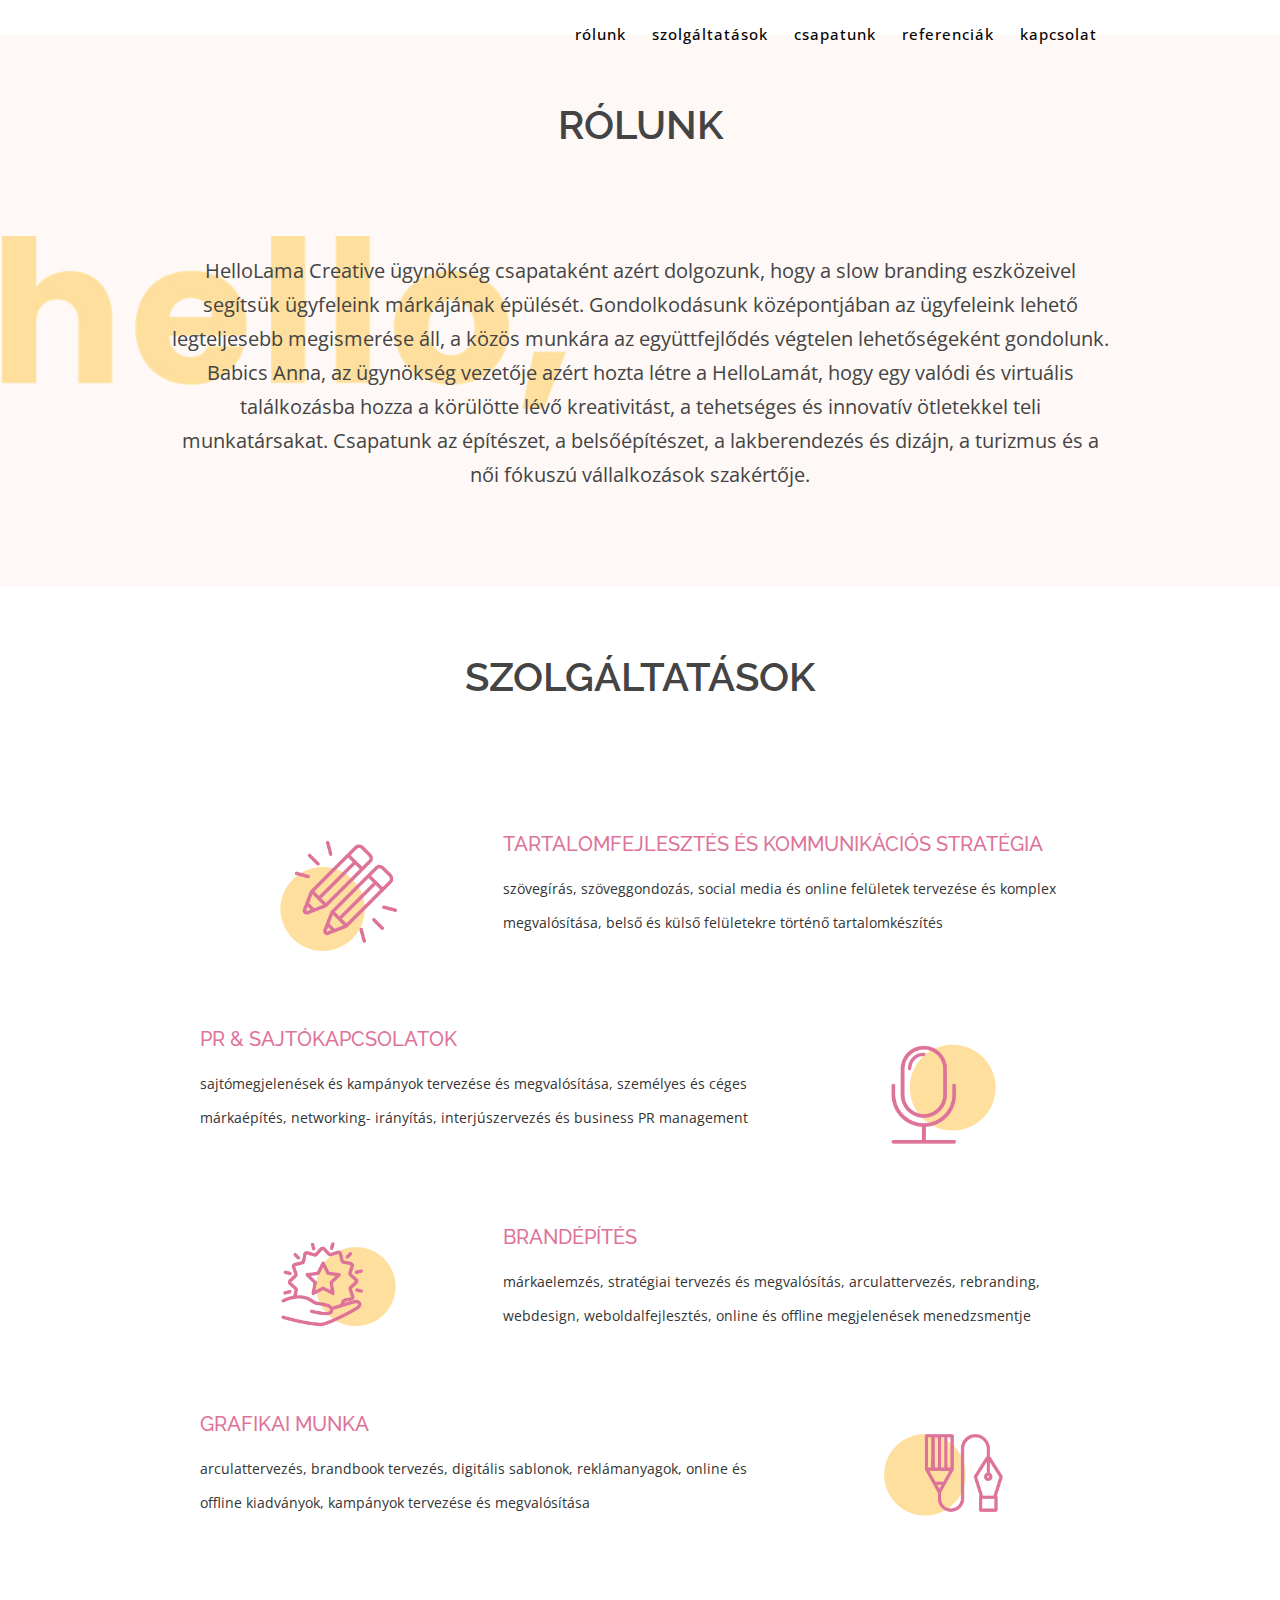
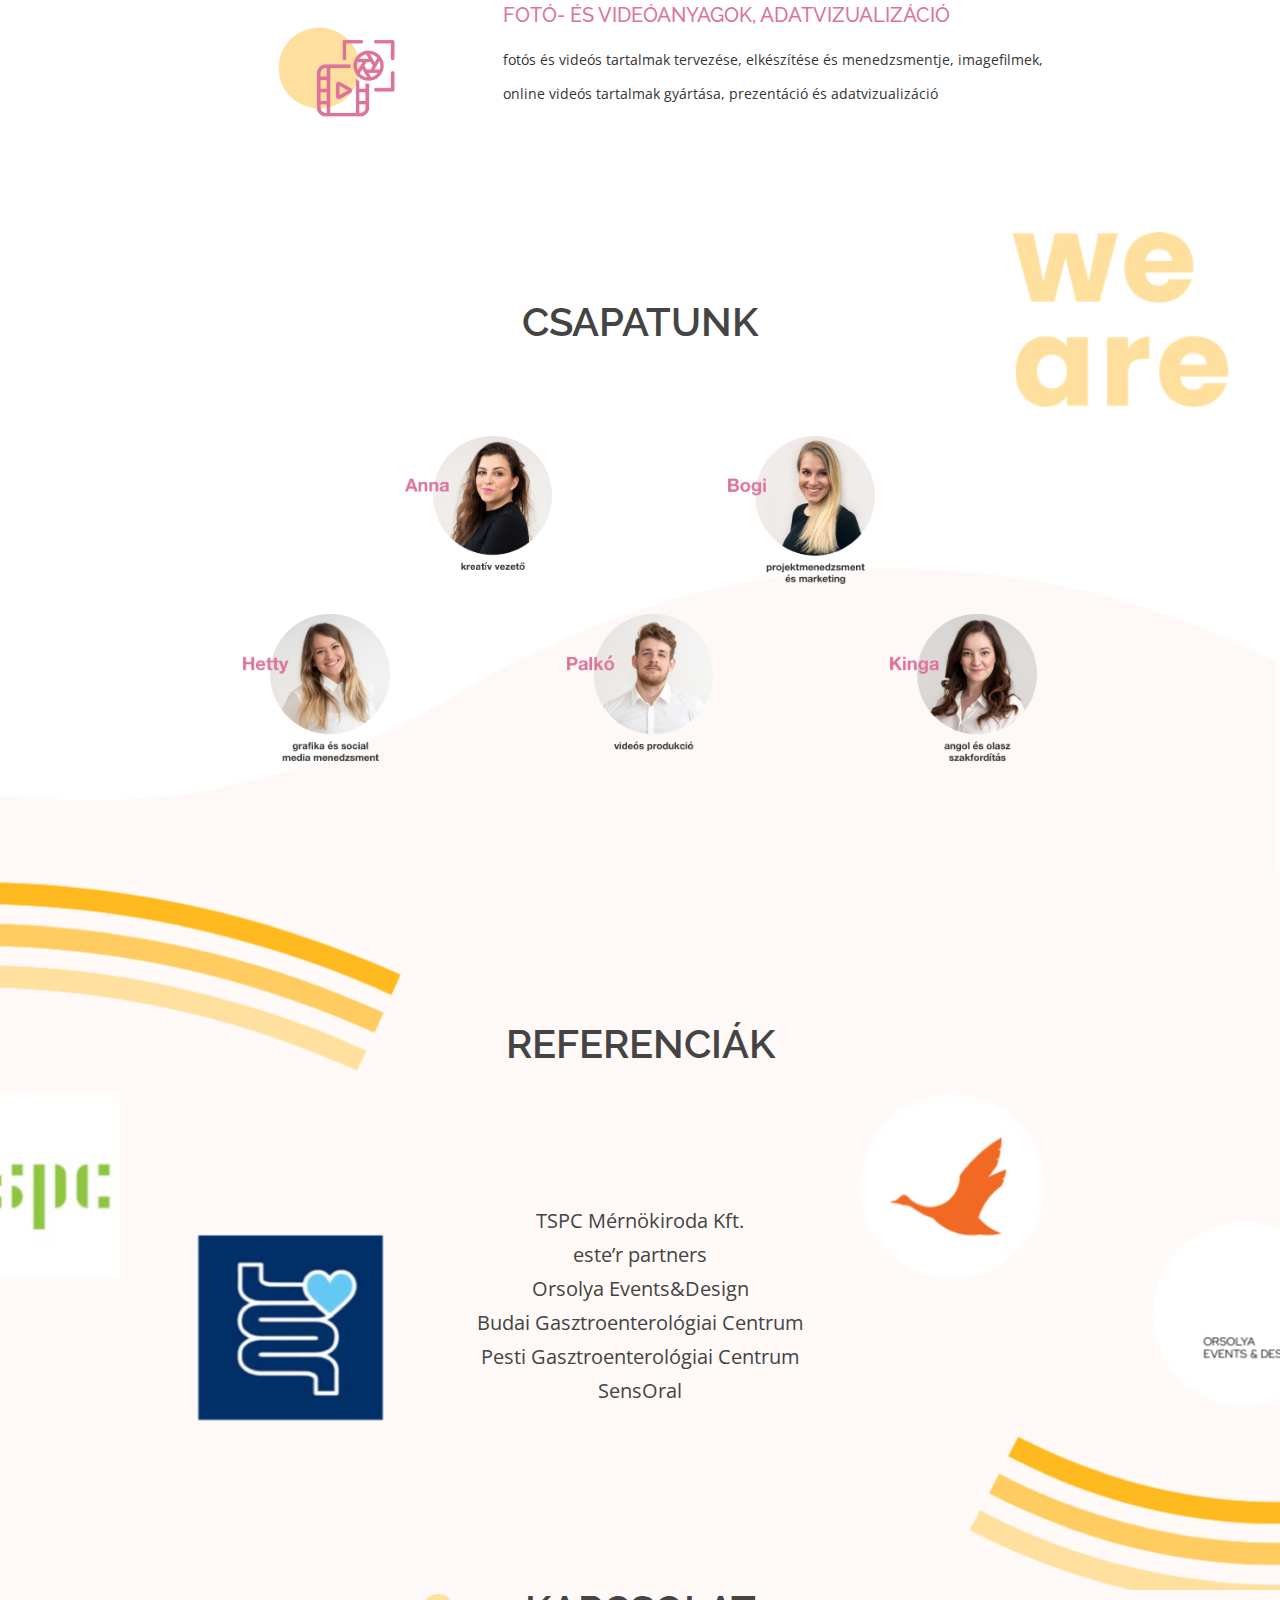
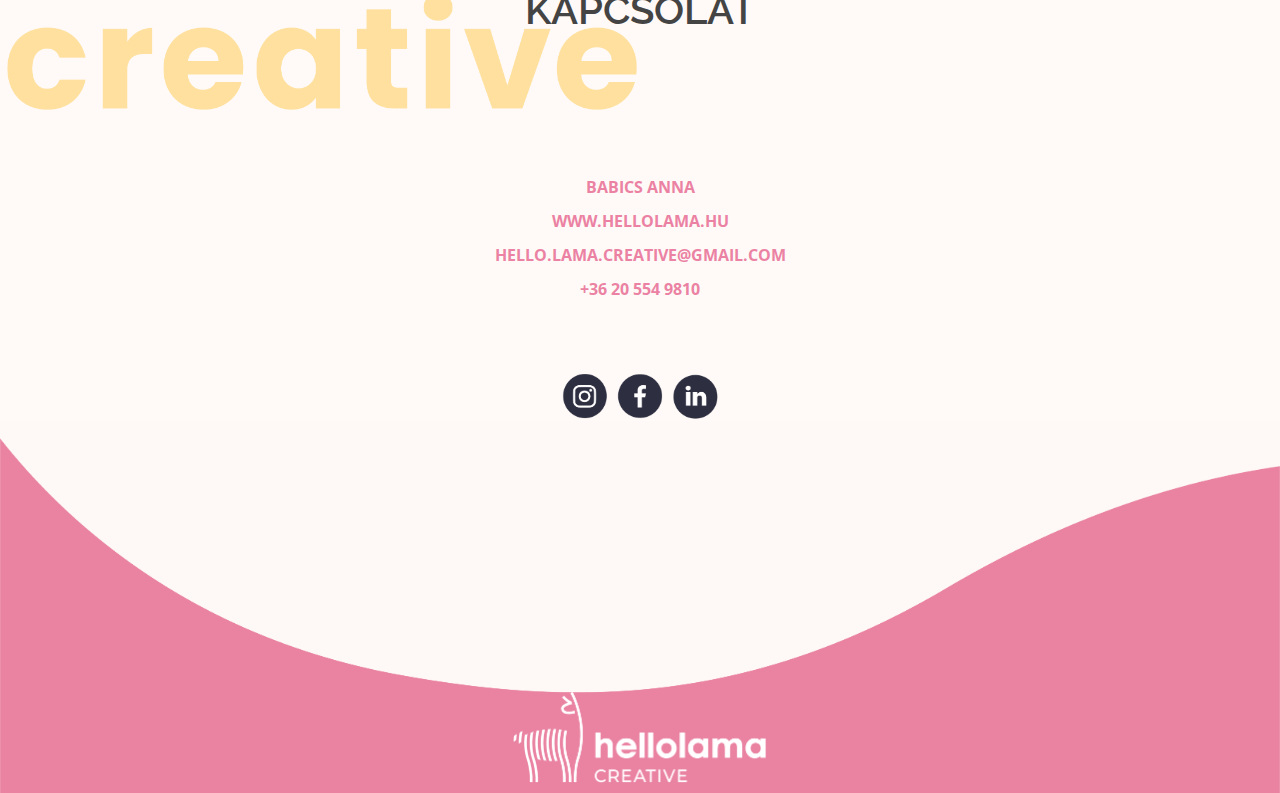
==== commit c6e11306: "Add intro.png" ====
--- a/index.html
+++ b/index.html
@@ -64,7 +64,7 @@
                 <!-- Brand -->
                 <a class="navbar-brand page-scroll sticky-logo" href="index.html">
                   <!-- Uncomment below if you prefer to use an image logo -->
-                  <img src="img/background/lama.png" alt="" title="" style="max-width: 30%;">
+
                 </a>
               </div>
               <!-- Collect the nav links, forms, and other content for toggling -->
@@ -111,7 +111,7 @@
   <div id="home" class="slider-area">
     <div class="bend niceties preview-2">
       <div id="ensign-nivoslider" class="slides">
-        <img src="img/slider/intro.jpg" alt="" title="#slider-direction-1" />
+        <img src="img/slider/intro.png" alt="" title="#slider-direction-1" />
       </div>
 
       <!-- direction 1 -->
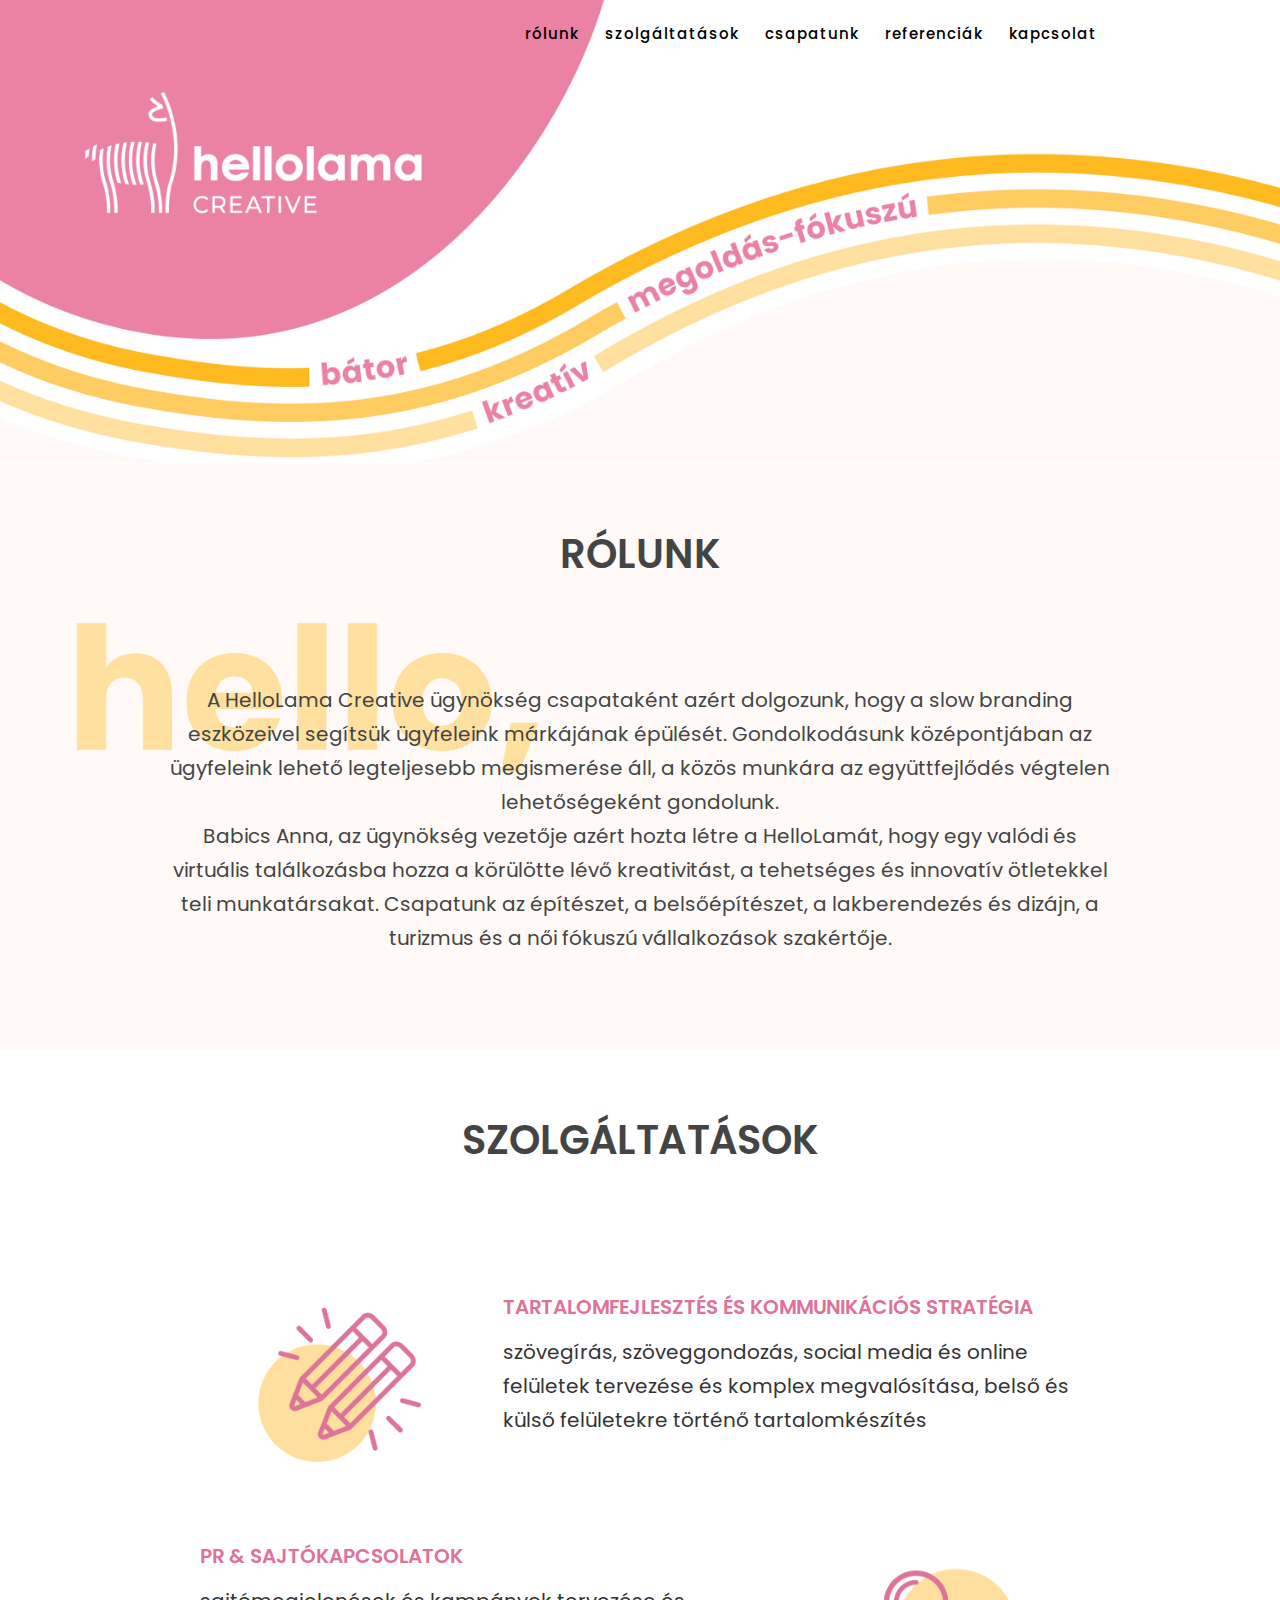
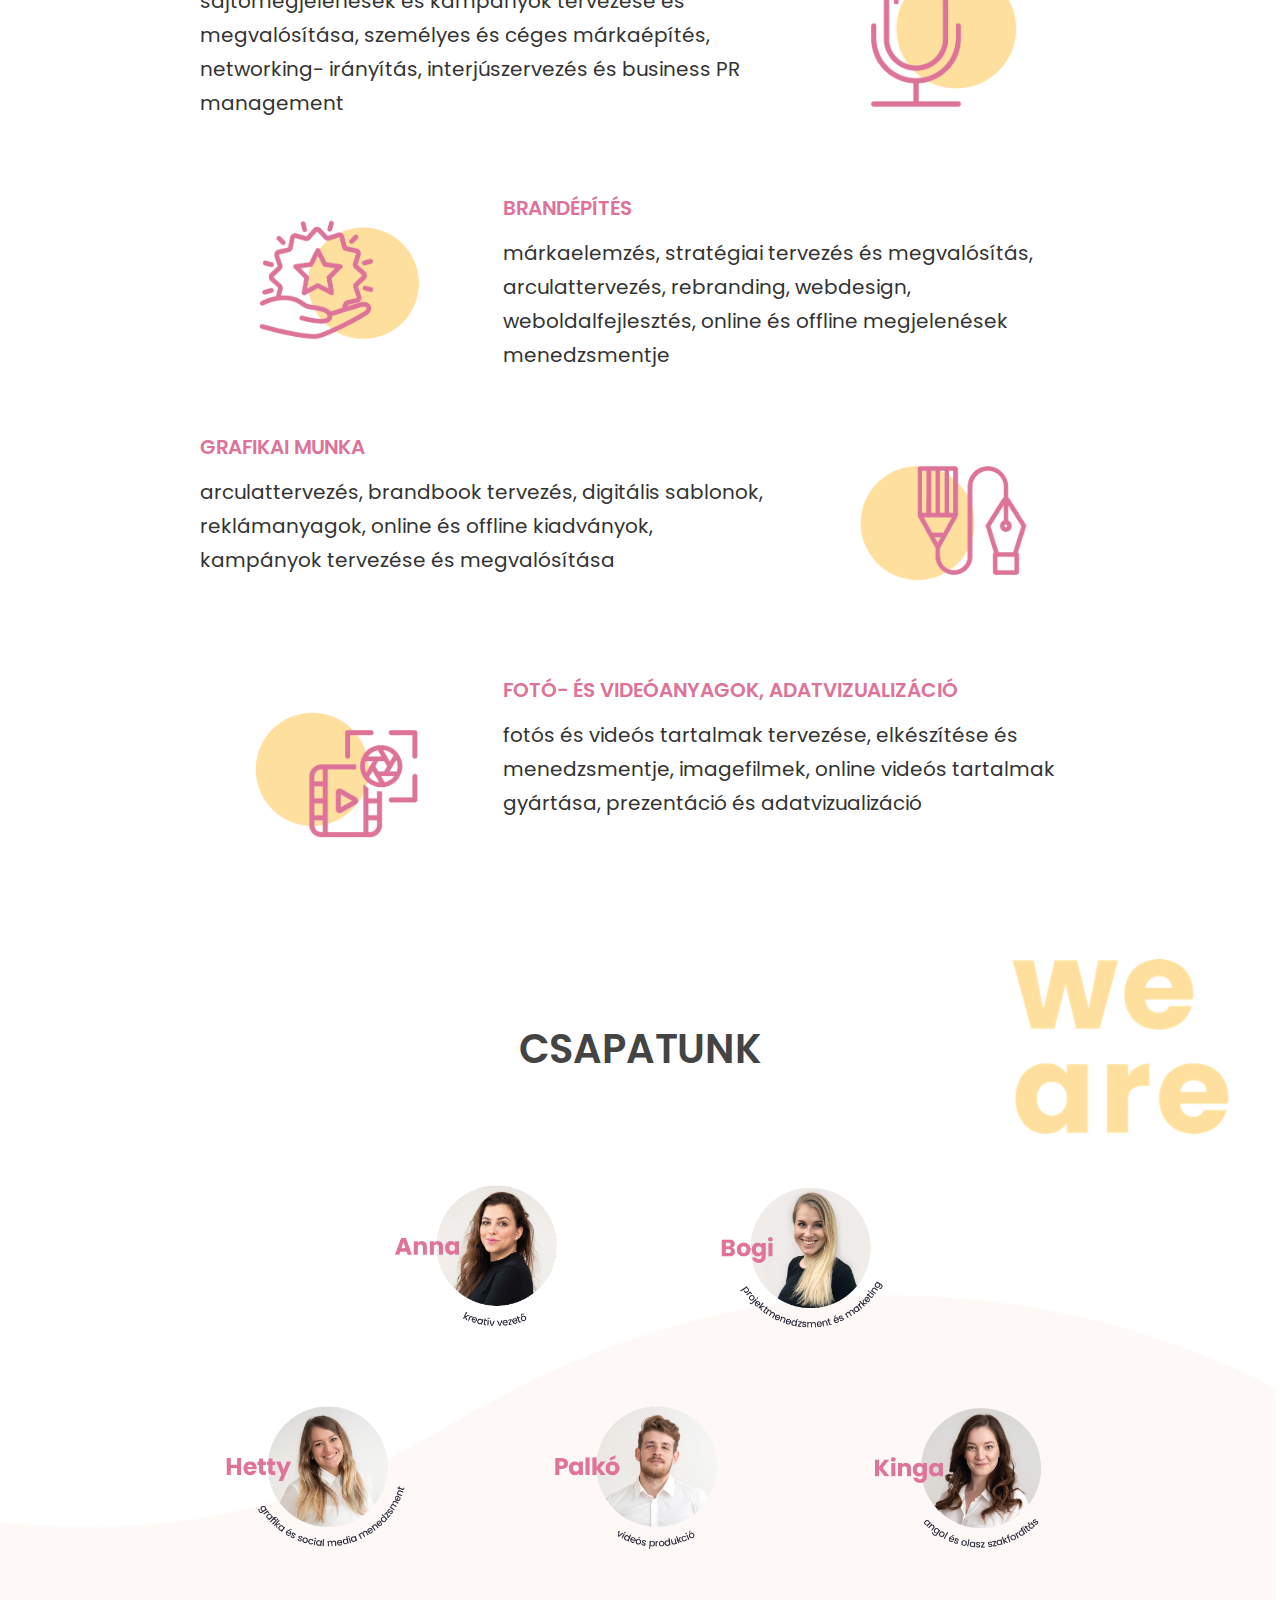
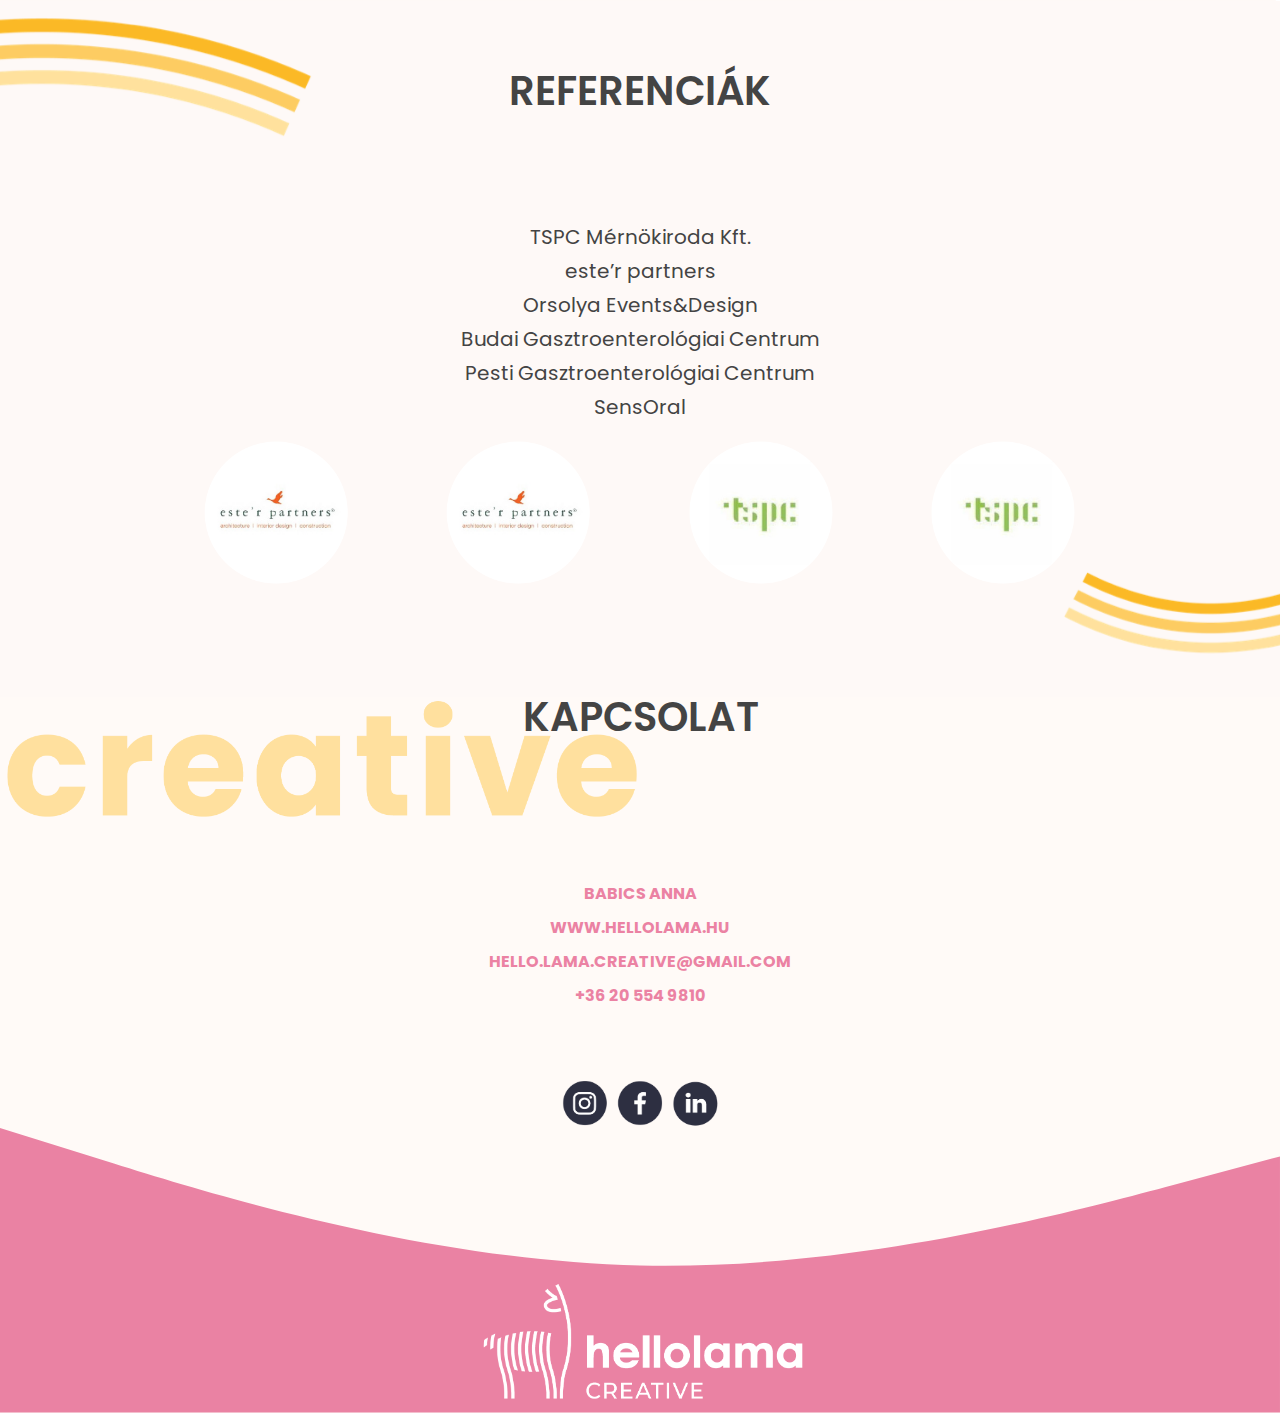
==== commit a789f568: "latest changes" ====
--- a/index.html
+++ b/index.html
@@ -13,6 +13,9 @@
 
   <!-- Google Fonts -->
   <link href="https://fonts.googleapis.com/css?family=Open+Sans:300,400,400i,600,700|Raleway:300,400,400i,500,500i,700,800,900" rel="stylesheet">
+
+  <link rel="preconnect" href="https://fonts.gstatic.com">
+  <link href="https://fonts.googleapis.com/css2?family=Poppins:wght@300&display=swap" rel="stylesheet">
 
   <!-- Bootstrap CSS File -->
   <link href="lib/bootstrap/css/bootstrap.min.css" rel="stylesheet">
@@ -119,11 +122,7 @@
         <div class="container">
           <div class="row">
             <div class="col-md-12 col-sm-12 col-xs-12">
-              <div class="slider-content">
-
-
-
-              </div>
+
             </div>
           </div>
         </div>
@@ -150,7 +149,7 @@
           <div class="well-middle">
             <div class="single-well">
               <p style="padding-top: 15px">
-                 HelloLama Creative ügynökség csapataként azért dolgozunk, hogy a slow branding eszközeivel segítsük ügyfeleink márkájának épülését.  Gondolkodásunk középontjában az ügyfeleink lehető legteljesebb megismerése áll, a közös munkára az együttfejlődés végtelen lehetőségeként gondolunk.<br> Babics Anna, az ügynökség vezetője azért hozta létre a HelloLamát, hogy egy valódi és virtuális találkozásba hozza a körülötte lévő kreativitást, a tehetséges és innovatív ötletekkel teli munkatársakat. Csapatunk az építészet, a belsőépítészet, a lakberendezés és dizájn, a turizmus és a női fókuszú vállalkozások szakértője.
+                 A HelloLama Creative ügynökség csapataként azért dolgozunk, hogy a slow branding eszközeivel segítsük ügyfeleink márkájának épülését.  Gondolkodásunk középontjában az ügyfeleink lehető legteljesebb megismerése áll, a közös munkára az együttfejlődés végtelen lehetőségeként gondolunk.<br> Babics Anna, az ügynökség vezetője azért hozta létre a HelloLamát, hogy egy valódi és virtuális találkozásba hozza a körülötte lévő kreativitást, a tehetséges és innovatív ötletekkel teli munkatársakat. Csapatunk az építészet, a belsőépítészet, a lakberendezés és dizájn, a turizmus és a női fókuszú vállalkozások szakértője.
               </p>
             </div>
           </div>
@@ -185,7 +184,7 @@
                       <div class="services-details">
                         <div class="single-services">
                           <a class="services-icon" href="#">
-                              <img src="img/team/tartalom.png" style="max-width: 50%;align-items: right">
+                              <img src="img/team/tartalom.png" style="max-width: 70%;align-items: right">
                             </a>
                         </div>
                       </div>
@@ -213,7 +212,7 @@
                         <div class="services-details">
                         <div class="single-services">
                           <a class="services-icon" href="#">
-                              <img src="img/team/pr.png" style="max-width: 50%;align-items: right">
+                              <img src="img/team/pr.png" style="max-width: 70%;align-items: right">
                             </a>
                         </div>
                       </div>
@@ -238,7 +237,7 @@
                         <div class="services-details">
                         <div class="single-services">
                           <a class="services-icon" href="#">
-                              <img src="img/team/pr.png" style="max-width: 50%;align-items: right">
+                              <img src="img/team/pr.png" style="max-width: 70%;align-items: right">
                             </a>
                         </div>
                       </div>
@@ -253,7 +252,7 @@
                       <div class="services-details">
                         <div class="single-services">
                           <a class="services-icon" href="#">
-                              <img src="img/team/brand.png" style="max-width: 50%;align-items: right">
+                              <img src="img/team/brand.png" style="max-width: 70%;align-items: right">
                             </a>
                         </div>
                       </div>
@@ -280,7 +279,7 @@
                         <div class="services-details">
                         <div class="single-services">
                           <a class="services-icon" href="#">
-                              <img src="img/team/grafika.png" style="max-width: 50%;align-items: right">
+                              <img src="img/team/grafika.png" style="max-width: 70%;align-items: right">
                             </a>
                         </div>
                       </div>
@@ -305,7 +304,7 @@
                         <div class="services-details">
                         <div class="single-services">
                           <a class="services-icon" href="#">
-                              <img src="img/team/grafika.png" style="max-width: 50%;align-items: right">
+                              <img src="img/team/grafika.png" style="max-width: 70%;align-items: right">
                             </a>
                         </div>
                       </div>
@@ -320,7 +319,7 @@
                       <div class="services-details">
                         <div class="single-services">
                           <a class="services-icon" href="#">
-                              <img src="img/team/foto.png" style="max-width: 50%;align-items: right">
+                              <img src="img/team/foto.png" style="max-width: 70%;align-items: right">
                             </a>
                         </div>
                       </div>
@@ -351,7 +350,7 @@
 
   <!-- Start portfolio Area -->
 
-<div id="portfolio" class="portfolio-area area-padding fix">
+<div id="portfolio" class="portfolio-area area-padding fix" style="padding-bottom: 0px">
 <div class="container">
 
       <div class="row">
@@ -376,7 +375,7 @@
          <div class="col-md-4 col-sm-4 col-xs-12 design">
             <div class="single-awesome-project">
               <div class="awesome-img">
-                <a href="#"><img src="img/team/anna1.png" alt="" style="max-width: 50%"> </a>
+                <a href="#"><img src="img/team/anna2.png" alt="" style="max-width: 70%"> </a>
 
               </div>
             </div>
@@ -386,7 +385,7 @@
           <div class="col-md-4 col-sm-4 col-xs-12 design">
             <div class="single-awesome-project">
               <div class="awesome-img">
-                <a href="#"><img src="img/team/bogi1.png" alt="" style="max-width: 50%"> </a>
+                <a href="#"><img src="img/team/bogi2.png" alt="" style="max-width: 70%"> </a>
 
               </div>
             </div>
@@ -402,7 +401,7 @@
           <div class="col-md-4 col-sm-4 col-xs-12 design">
             <div class="single-awesome-project">
               <div class="awesome-img">
-                <a href="#"><img src="img/team/hetty1.png" alt="" style="max-width: 50%"> </a>
+                <a href="#"><img src="img/team/hetty2.png" alt="" style="max-width: 70%"> </a>
 
               </div>
             </div>
@@ -412,7 +411,7 @@
           <div class="col-md-4 col-sm-4 col-xs-12 design">
             <div class="single-awesome-project">
               <div class="awesome-img">
-                <a href="#"><img src="img/team/palko1.png" alt="" style="max-width: 50%"> </a>
+                <a href="#"><img src="img/team/palkó2.png" alt="" style="max-width: 70%"> </a>
 
               </div>
             </div>
@@ -422,7 +421,7 @@
           <div class="col-md-4 col-sm-4 col-xs-12 photo development">
             <div class="single-awesome-project">
               <div class="awesome-img">
-                <a href="#"><img src="img/team/kinga1.png" alt="" style="max-width: 50%"> </a>
+                <a href="#"><img src="img/team/kinga2.png" alt="" style="max-width: 70%"> </a>
               </div>
             </div>
           </div>
@@ -495,9 +494,84 @@
     </div>
   </div>-->
 
+<div id="references" class="portfolio1-area area-padding fix">
+<div class="container">
+
+      <div class="row">
+        <div class="col-lg-12 col-md-12 col-sm-12 col-xs-12">
+          <div class="section-headline text-center">
+            <h2>REFERENCIÁK</h2>
+          </div>
+        </div>
+      </div>
+
+         <div class="col-md-12 col-sm-12 col-xs-12">
+          <div class="well-middle">
+            <div class="single-well">
+              <p style="padding-top: 15px">
+                 <a target="_blank" href="https://www.tspc.hu/" style="color: #444444">TSPC Mérnökiroda Kft.</a><br>
+                 <a target="_blank" href="https://www.esterpartners.com/hu/" style="color: #444444">este’r partners</a><br>
+                 <a target="_blank" href="https://orsolyaevents.com/?fbclid=IwAR2cM3rvP5ghxqro0wU_rqvnPzc_waRVLa7_xTMLVKXObAkHKh3A4gXCSeY" style="color: #444444">Orsolya Events&Design </a><br>
+                 <a target="_blank" href="https://gasztrocentrum.hu/budai-gasztroenterologiai-centrum/" style="color: #444444">Budai Gasztroenterológiai Centrum</a> <br>
+                 <a target="_blank" href="https://gasztrocentrum.hu/pesti-gasztroenterologiai-centrum/" style="color: #444444">Pesti Gasztroenterológiai Centrum</a> <br>
+                 <a target="_blank" href="https://www.facebook.com/sensoralofficial/" style="color: #444444">SensOral</a><br>
+              </p>
+            </div>
+          </div>
+        </div>
+
+
+          <div class="row">
+        <div class="awesome-project-content">
+          <!-- single-awesome-project end -->
+          <!-- single-awesome-project start -->
+          <div class="col-md-3 col-sm-3 col-xs-12 design">
+            <div class="single-awesome-project">
+              <div class="awesome-img">
+                <a href="#"><img src="img/team/ep.png" alt="" style="max-width: 70%"> </a>
+
+              </div>
+            </div>
+          </div>
+                    <!-- single-awesome-project end -->
+          <!-- single-awesome-project start -->
+          <div class="col-md-3 col-sm-3 col-xs-12 design">
+            <div class="single-awesome-project">
+              <div class="awesome-img">
+                <a href="#"><img src="img/team/ep.png" alt="" style="max-width: 70%"> </a>
+
+              </div>
+            </div>
+          </div>
+          <!-- single-awesome-project end -->
+          <!-- single-awesome-project start -->
+        <div class="col-md-3 col-sm-3 col-xs-12 design">
+            <div class="single-awesome-project">
+              <div class="awesome-img">
+                <a href="#"><img src="img/team/tspc.png" alt="" style="max-width: 70%"> </a>
+
+              </div>
+            </div>
+          </div>
+          <!-- single-awesome-project end -->
+          <!-- single-awesome-project start -->
+          <div class="col-md-3 col-sm-3 col-xs-12 photo development">
+            <div class="single-awesome-project">
+              <div class="awesome-img">
+                <a href="#"><img src="img/team/tspc.png" alt="" style="max-width: 70%"> </a>
+              </div>
+            </div>
+          </div>
+    </div>
+
+</div>
+</div>
+</div>
+
+
 
    <!-- Start About area -->
-  <div id="references" class="area-padding references-area">
+  <!--<div id="references" class="area-padding references-area">
       <div id="ensign-nivoslider" class="slides bordertop">
 
       </div>
@@ -524,8 +598,48 @@
           </div>
         </div>
       </div>
-
-    </div>
+          <div class="row">
+        <div class="awesome-project-content">
+
+          <div class="col-md-3 col-sm-3 col-xs-12 design">
+            <div class="single-awesome-project">
+              <div class="awesome-img">
+                <a href="#"><img src="img/team/ep.png" alt="" style="max-width: 70%"> </a>
+
+              </div>
+            </div>
+          </div>
+
+          <div class="col-md-3 col-sm-3 col-xs-12 design">
+            <div class="single-awesome-project">
+              <div class="awesome-img">
+                <a href="#"><img src="img/team/ep.png" alt="" style="max-width: 70%"> </a>
+
+              </div>
+            </div>
+          </div>
+
+        <div class="col-md-3 col-sm-3 col-xs-12 design">
+            <div class="single-awesome-project">
+              <div class="awesome-img">
+                <a href="#"><img src="img/team/tspc.png" alt="" style="max-width: 70%"> </a>
+
+              </div>
+            </div>
+          </div>
+
+          <div class="col-md-3 col-sm-3 col-xs-12 photo development">
+            <div class="single-awesome-project">
+              <div class="awesome-img">
+                <a href="#"><img src="img/team/tspc.png" alt="" style="max-width: 70%"> </a>
+              </div>
+            </div>
+          </div>
+    </div>
+
+</div>
+
+    </div>-->
 
 
 <div id="contact" class="contact-area">
@@ -553,7 +667,8 @@
             <div style="padding-top: 50px;">
                 <a target="_blank" href="https://www.instagram.com/hellolamacreative/"> <img src="img/social/insta.png" class="social-icons"></a>
                 <a target="_blank" href="https://www.facebook.com/people/HelloLama-Creative/100057088404240/"> <img src="img/social/fb.png" class="social-icons" class="social-icons"></a>
-                <a target="_blank" href="https://www.linkedin.com/in/anna-babics-00084b182/?originalSubdomain=hu"> <img src="img/social/linkedin.png" class="social-icons"></div> </div> </a>
+                <a target="_blank" href="https://www.linkedin.com/in/anna-babics-00084b182/?originalSubdomain=hu"> <img src="img/social/linkedin.png" class="social-icons"></div>
+                </div> </a>
             </div>
           </div>
         </div>
@@ -568,15 +683,24 @@
         <div class="col-md-12 col-sm-12 col-xs-12">
           <div class="well-middle">
             <div class="single-well">
-
-
-            <div style="padding-top: 260px;">
-                <img src="img/background/lama.png" style="max-width: 20%;">
-            </div>
+<svg xmlns="http://www.w3.org/2000/svg" viewBox="0 0 1440 320" style="background-color: #fffaf7;">
+  <path fill="#ea82a3" fill-opacity="1" d="M0,0L120,37.3C240,75,480,149,720,154.7C960,160,1200,96,1320,64L1440,32L1440,320L1320,320C1200,320,960,320,720,320C480,320,240,320,120,320L0,320Z"></path>
+  <image class="lamalogo" xlink:href="img/background/lama.png" style="
+    width: 50%;
+    height: 50%;
+    x: 364;
+    y: 160;
+"></image>
+</svg>
+
+            <!-- <div style="padding-top: 320px;padding-bottom: 150px">
+
+            </div> -->
              </div>
           </div>
         </div>
       </div>
+
 
     </div>
 
--- a/css/style.css
+++ b/css/style.css
@@ -93,6 +93,10 @@
     bottom: -50px;
 }
 
+.lamalogo{
+  max-height: 60%;
+}
+
 
 
 html, body {
@@ -143,7 +147,7 @@
 }
 
 h1, h2, h3, h4, h5, h6 {
-  font-family: 'Raleway', sans-serif;
+  font-family: 'Poppins', sans-serif;
   margin: 0 0 15px;
   color: #444;
   font-weight: 500;
@@ -196,7 +200,7 @@
 body {
   background: #fff none repeat scroll 0 0;
   color: #444;
-  font-family: 'Open Sans', sans-serif;
+  font-family: 'Poppins', sans-serif;
   font-size: 20px;
   text-align: center;
   overflow-x: hidden;
@@ -534,9 +538,10 @@
 --------------------------------*/
 
 .about-area {
-  background: url("../img/background/rólunk.jpg") no-repeat center top / cover;
-
-  }
+  background: url("../img/background/hello.png") no-repeat;
+  background-size: 50%;
+  background-color: #fffaf7;
+}
 
 .single-well>a {
   display: inline-flex;
@@ -599,12 +604,12 @@
 .single-services>h4 {
   color: #de739a;
   font-size: 1em;
-  font-weight: 500;
+  font-weight: 600;
 }
 
 .single-services>p {
   color: #333;
-  font-size: 14px;
+  font-size: 20px;
 }
 
 /*----------------------------------------
@@ -673,7 +678,7 @@
 .faq-details a span.acc-icons::before {
   color: #333;
   content: "";
-  font-family: fontawesome;
+  font-family: 'Poppins', sans-serif;
   font-size: 24px;
   height: 40px;
   left: -51px;
@@ -690,7 +695,7 @@
 
 .faq-details a.active span.acc-icons::before {
   content: "";
-  font-family: fontawesome;
+  font-family: 'Poppins', sans-serif;
   font-size: 24px;
   height: 40px;
   left: -51px;
@@ -745,7 +750,7 @@
   font-weight: 500;
   margin-right: 5px;
   padding: 10px 20px;
-  font-family: raleway;
+  font-family: 'Poppins', sans-serif;
   font-size: 18px;
 }
 
@@ -1285,7 +1290,10 @@
 }
 
 .portfolio-area {
-    background: url("../img/background/csapatunk.jpg") no-repeat center top / cover;
+    background: url("../img/background/csapatunk.jpg")  no-repeat center top / cover;
+}
+.portfolio1-area {
+    background: url("../img/background/referenciák1.png") no-repeat center top / cover;
 }
 /*----------------------------------------*/
 
@@ -1317,7 +1325,7 @@
 
 .pri_table_list li.check.cross::after {
   content: "\f00d";
-  font-family: fontawesome;
+  font-family: 'Poppins', sans-serif;
   font-size: 14px;
   position: absolute;
   right: 50px;
@@ -1327,7 +1335,7 @@
 
 .pri_table_list li.check::after {
   content: "\f00c";
-  font-family: fontawesome;
+  font-family: 'Poppins', sans-serif;
   font-size: 14px;
   position: absolute;
   right: 50px;
@@ -1423,7 +1431,7 @@
 }
 
 .references-area {
-  background: url("../img/background/referenciák.jpg") no-repeat center;
+  background: url("../img/background/referenciák1.png") no-repeat center;
   height: auto;
   width: 100%;
   padding-bottom: 13%;
@@ -1432,20 +1440,20 @@
 }
 
 .contact-area {
-  background: url("../img/background/creative.png") no-repeat left top;
+  background: url("../img/background/creative.png") no-repeat;
   background-size: 50%;
   background-color: #fffaf7;
 }
 
-.ending-area {
-  background: url("../img/background/pink.png") no-repeat center center;
+/*.ending-area {
+  background: url("../img/background/pink.png") no-repeat center top;
   -webkit-background-size: cover;
   -moz-background-size: cover;
   -o-background-size: cover;
   background-size: cover;
-  width: 100%;
+    background-size: 100%;
   height: auto;
-}
+}*/
 
 .social-icons {
   max-height: 50px;
@@ -1596,7 +1604,7 @@
 
 .blog-btn::after {
   content: "\f178";
-  font-family: fontawesome;
+  font-family: 'Poppins', sans-serif;
   position: absolute;
   right: -20px;
   top: 1px;
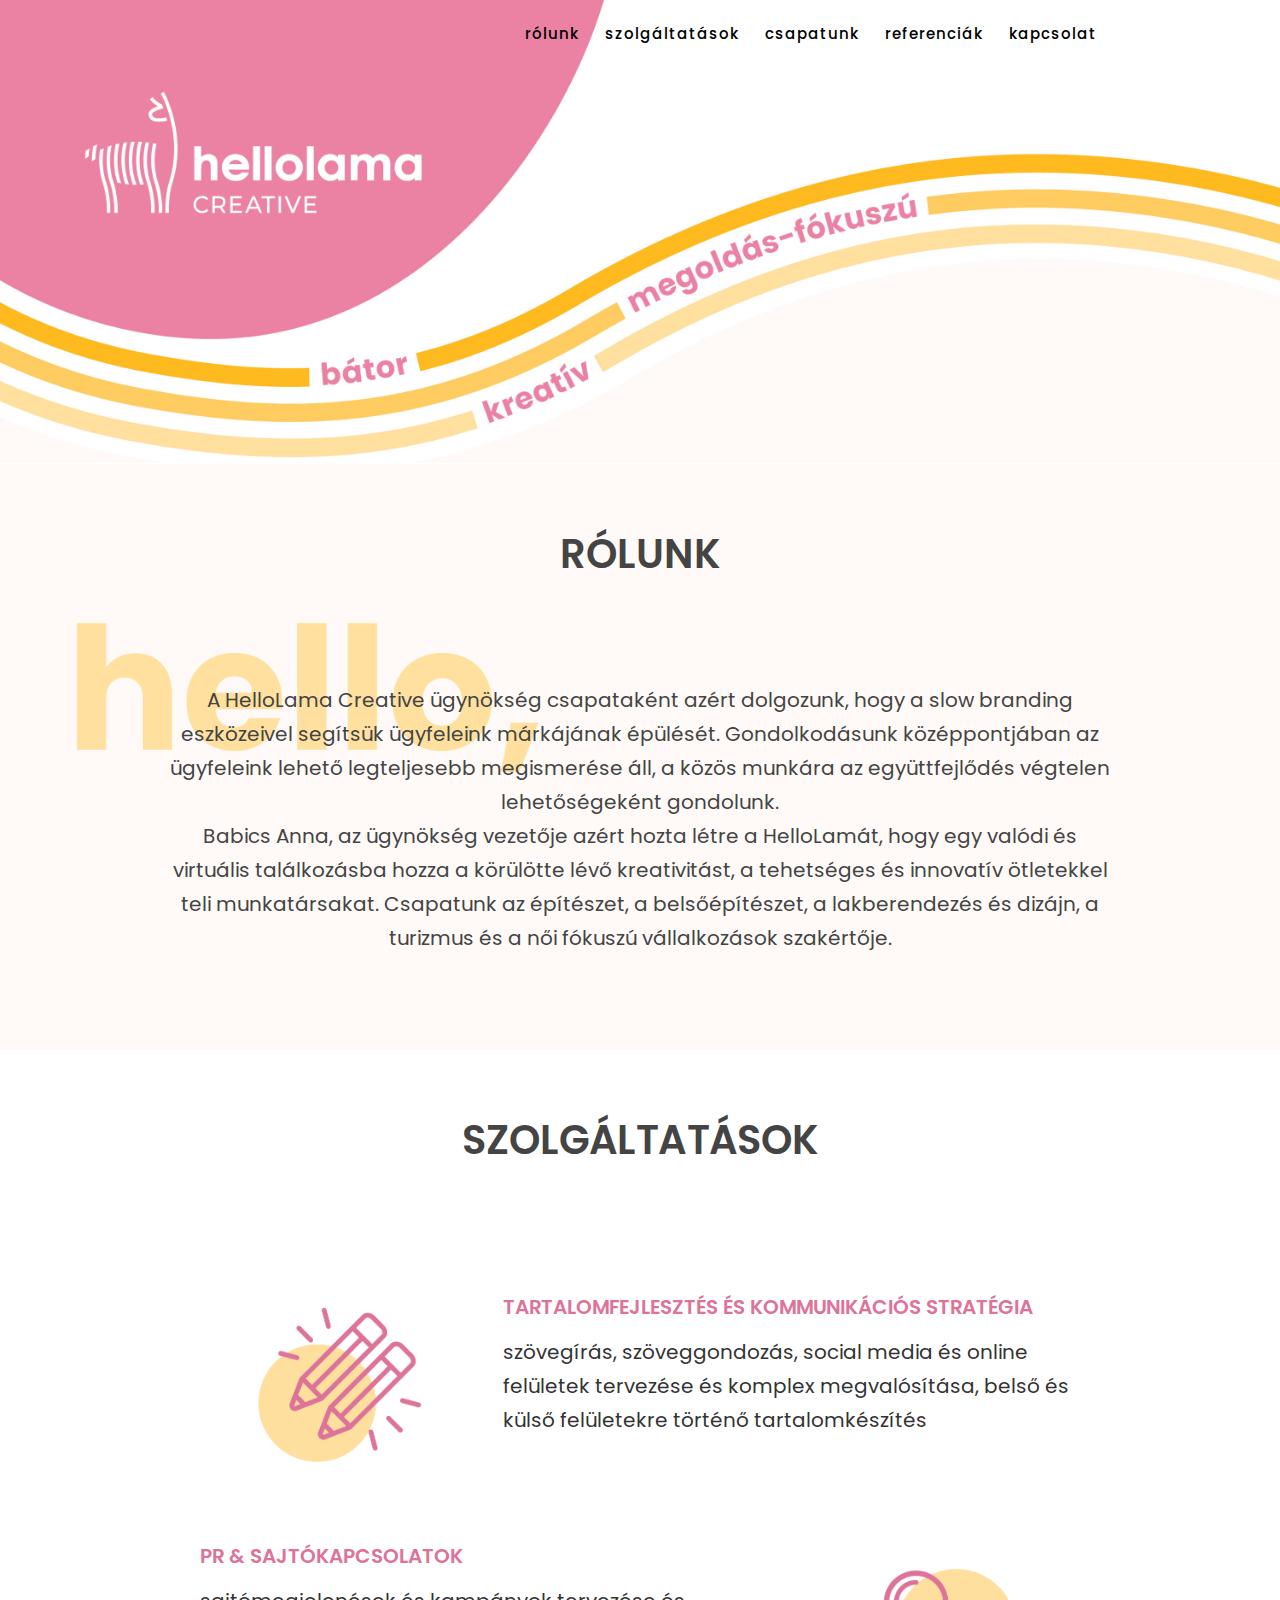
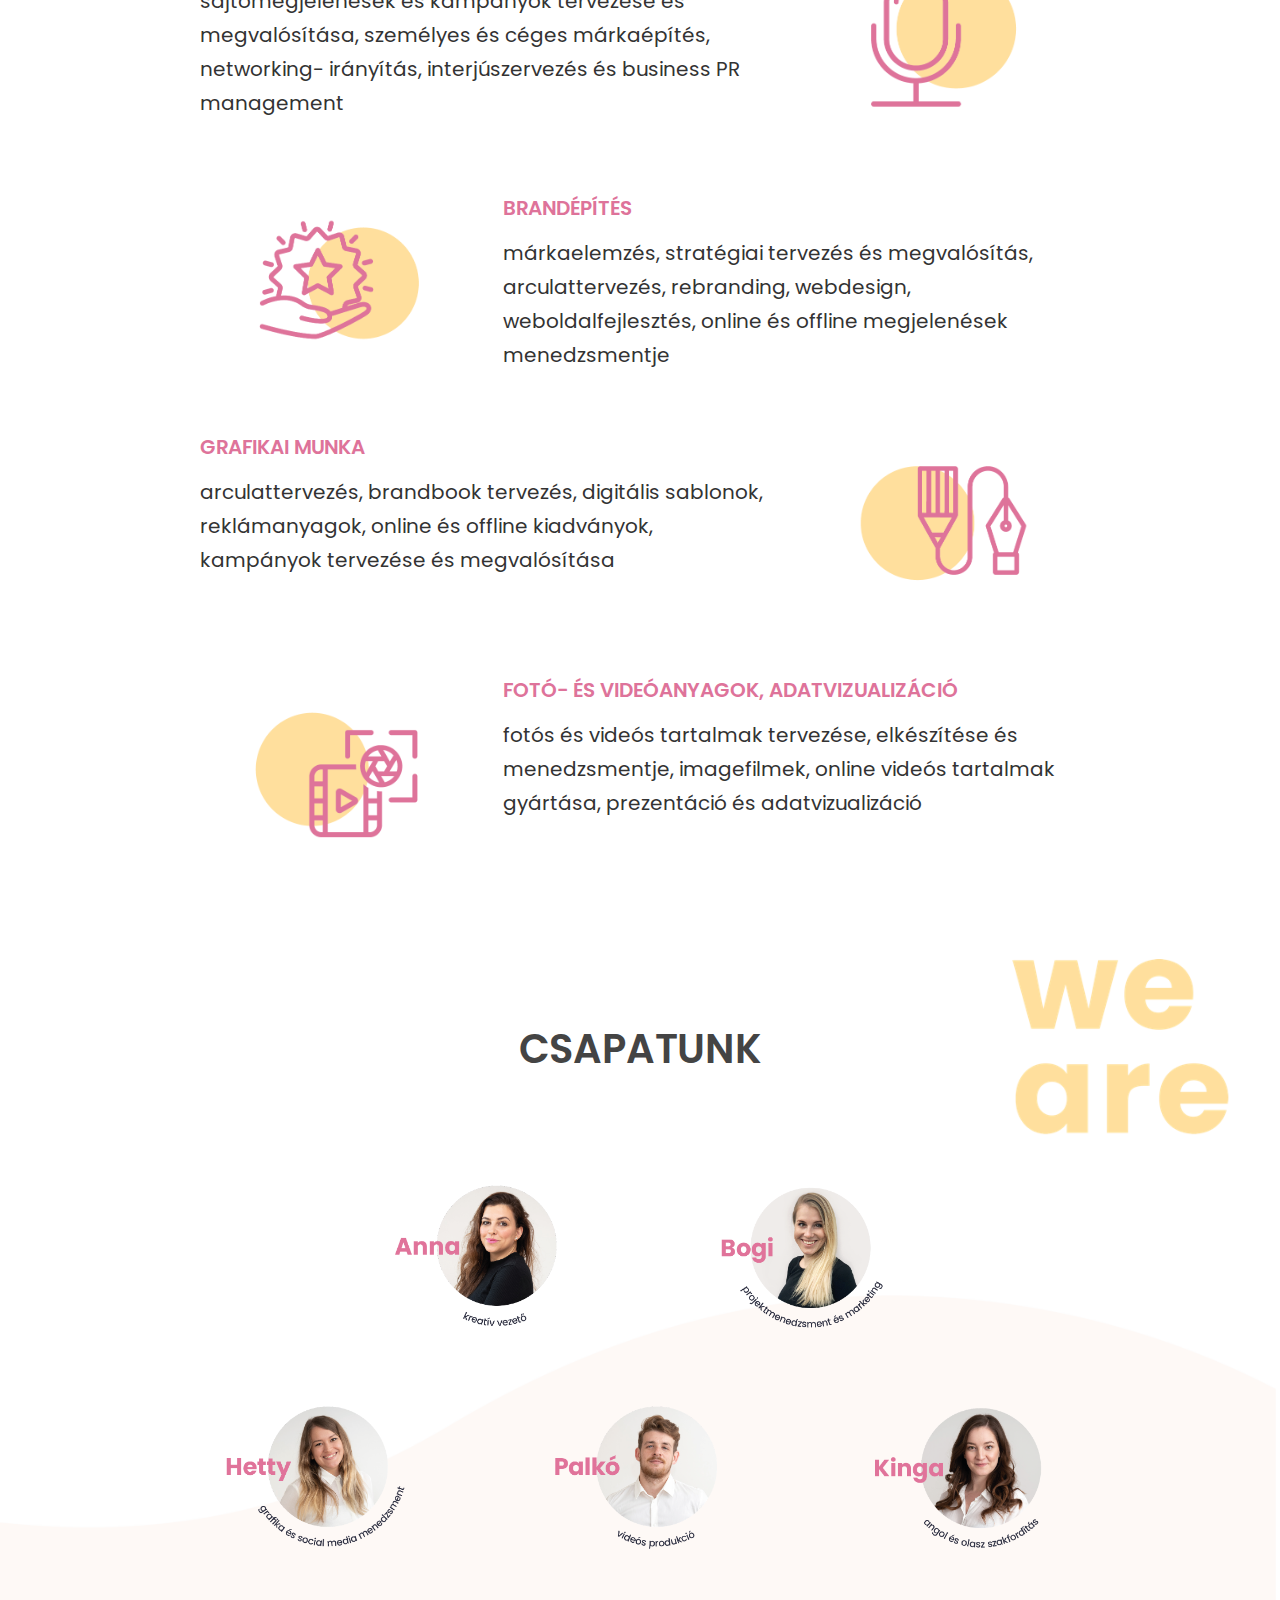
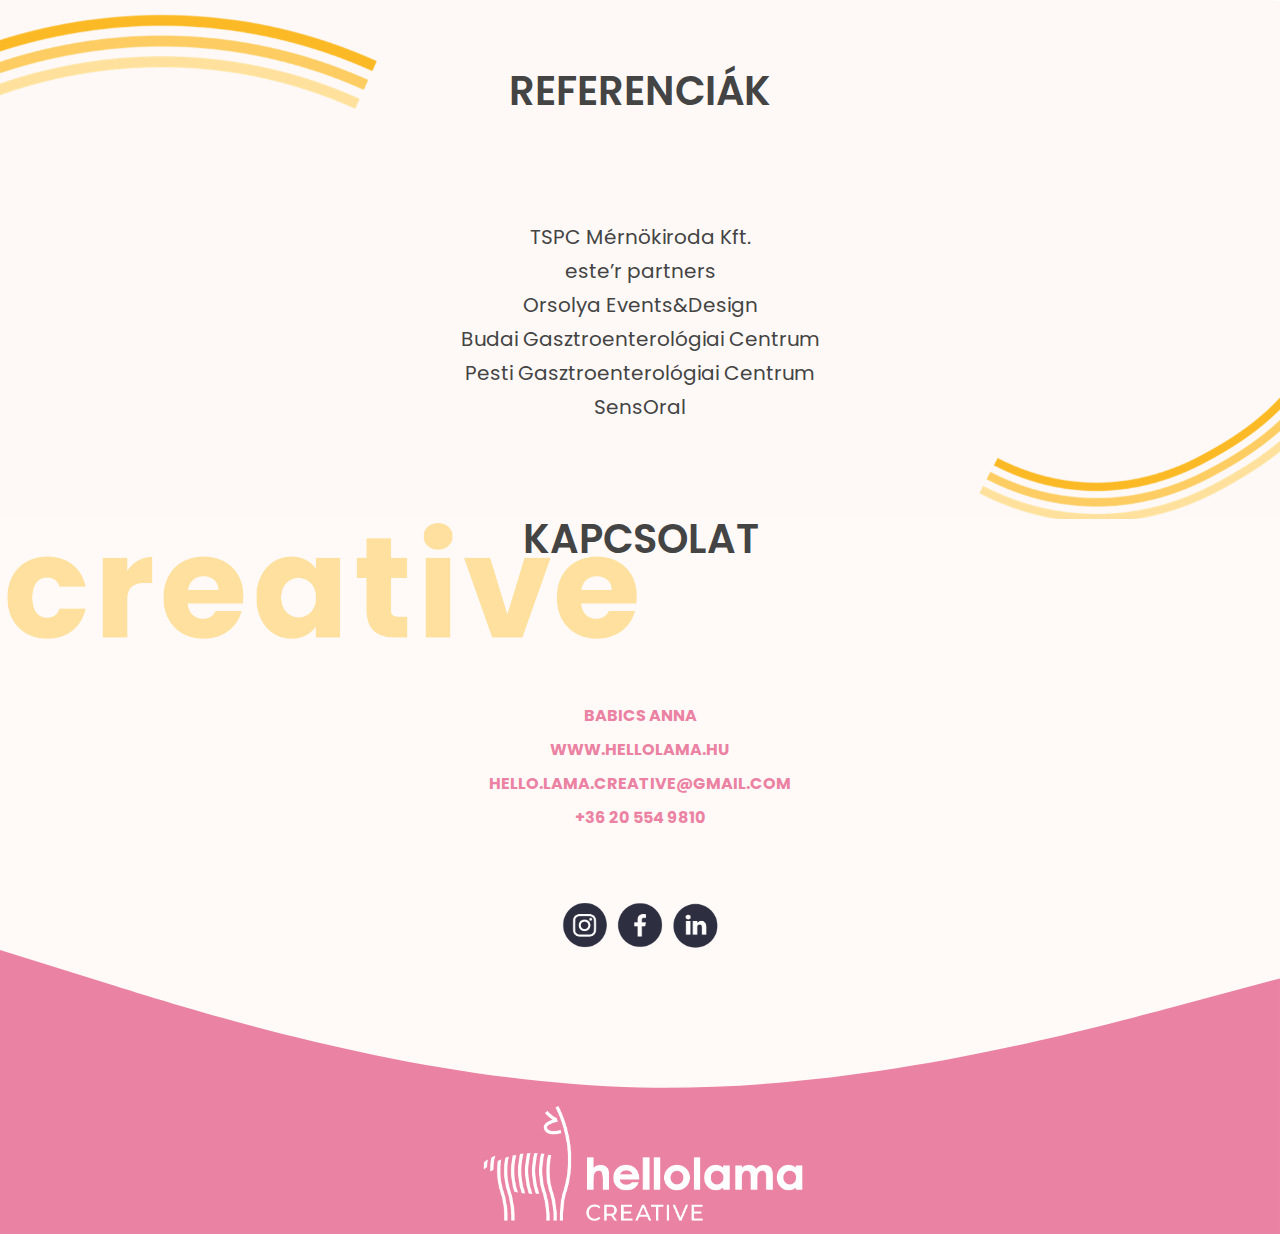
==== commit c87ae12c: "Add latest changings" ====
--- a/index.html
+++ b/index.html
@@ -149,7 +149,7 @@
           <div class="well-middle">
             <div class="single-well">
               <p style="padding-top: 15px">
-                 A HelloLama Creative ügynökség csapataként azért dolgozunk, hogy a slow branding eszközeivel segítsük ügyfeleink márkájának épülését.  Gondolkodásunk középontjában az ügyfeleink lehető legteljesebb megismerése áll, a közös munkára az együttfejlődés végtelen lehetőségeként gondolunk.<br> Babics Anna, az ügynökség vezetője azért hozta létre a HelloLamát, hogy egy valódi és virtuális találkozásba hozza a körülötte lévő kreativitást, a tehetséges és innovatív ötletekkel teli munkatársakat. Csapatunk az építészet, a belsőépítészet, a lakberendezés és dizájn, a turizmus és a női fókuszú vállalkozások szakértője.
+                 A HelloLama Creative ügynökség csapataként azért dolgozunk, hogy a slow branding eszközeivel segítsük ügyfeleink márkájának épülését.  Gondolkodásunk középpontjában az ügyfeleink lehető legteljesebb megismerése áll, a közös munkára az együttfejlődés végtelen lehetőségeként gondolunk.<br> Babics Anna, az ügynökség vezetője azért hozta létre a HelloLamát, hogy egy valódi és virtuális találkozásba hozza a körülötte lévő kreativitást, a tehetséges és innovatív ötletekkel teli munkatársakat. Csapatunk az építészet, a belsőépítészet, a lakberendezés és dizájn, a turizmus és a női fókuszú vállalkozások szakértője.
               </p>
             </div>
           </div>
@@ -521,50 +521,6 @@
         </div>
 
 
-          <div class="row">
-        <div class="awesome-project-content">
-          <!-- single-awesome-project end -->
-          <!-- single-awesome-project start -->
-          <div class="col-md-3 col-sm-3 col-xs-12 design">
-            <div class="single-awesome-project">
-              <div class="awesome-img">
-                <a href="#"><img src="img/team/ep.png" alt="" style="max-width: 70%"> </a>
-
-              </div>
-            </div>
-          </div>
-                    <!-- single-awesome-project end -->
-          <!-- single-awesome-project start -->
-          <div class="col-md-3 col-sm-3 col-xs-12 design">
-            <div class="single-awesome-project">
-              <div class="awesome-img">
-                <a href="#"><img src="img/team/ep.png" alt="" style="max-width: 70%"> </a>
-
-              </div>
-            </div>
-          </div>
-          <!-- single-awesome-project end -->
-          <!-- single-awesome-project start -->
-        <div class="col-md-3 col-sm-3 col-xs-12 design">
-            <div class="single-awesome-project">
-              <div class="awesome-img">
-                <a href="#"><img src="img/team/tspc.png" alt="" style="max-width: 70%"> </a>
-
-              </div>
-            </div>
-          </div>
-          <!-- single-awesome-project end -->
-          <!-- single-awesome-project start -->
-          <div class="col-md-3 col-sm-3 col-xs-12 photo development">
-            <div class="single-awesome-project">
-              <div class="awesome-img">
-                <a href="#"><img src="img/team/tspc.png" alt="" style="max-width: 70%"> </a>
-              </div>
-            </div>
-          </div>
-    </div>
-
-</div>
 </div>
 </div>
 
--- a/css/style.css
+++ b/css/style.css
@@ -1290,7 +1290,8 @@
 }
 
 .portfolio-area {
-    background: url("../img/background/csapatunk.jpg")  no-repeat center top / cover;
+    background: url("../img/background/csapatunk.png") no-repeat center top;
+    background-size: cover;
 }
 .portfolio1-area {
     background: url("../img/background/referenciák1.png") no-repeat center top / cover;
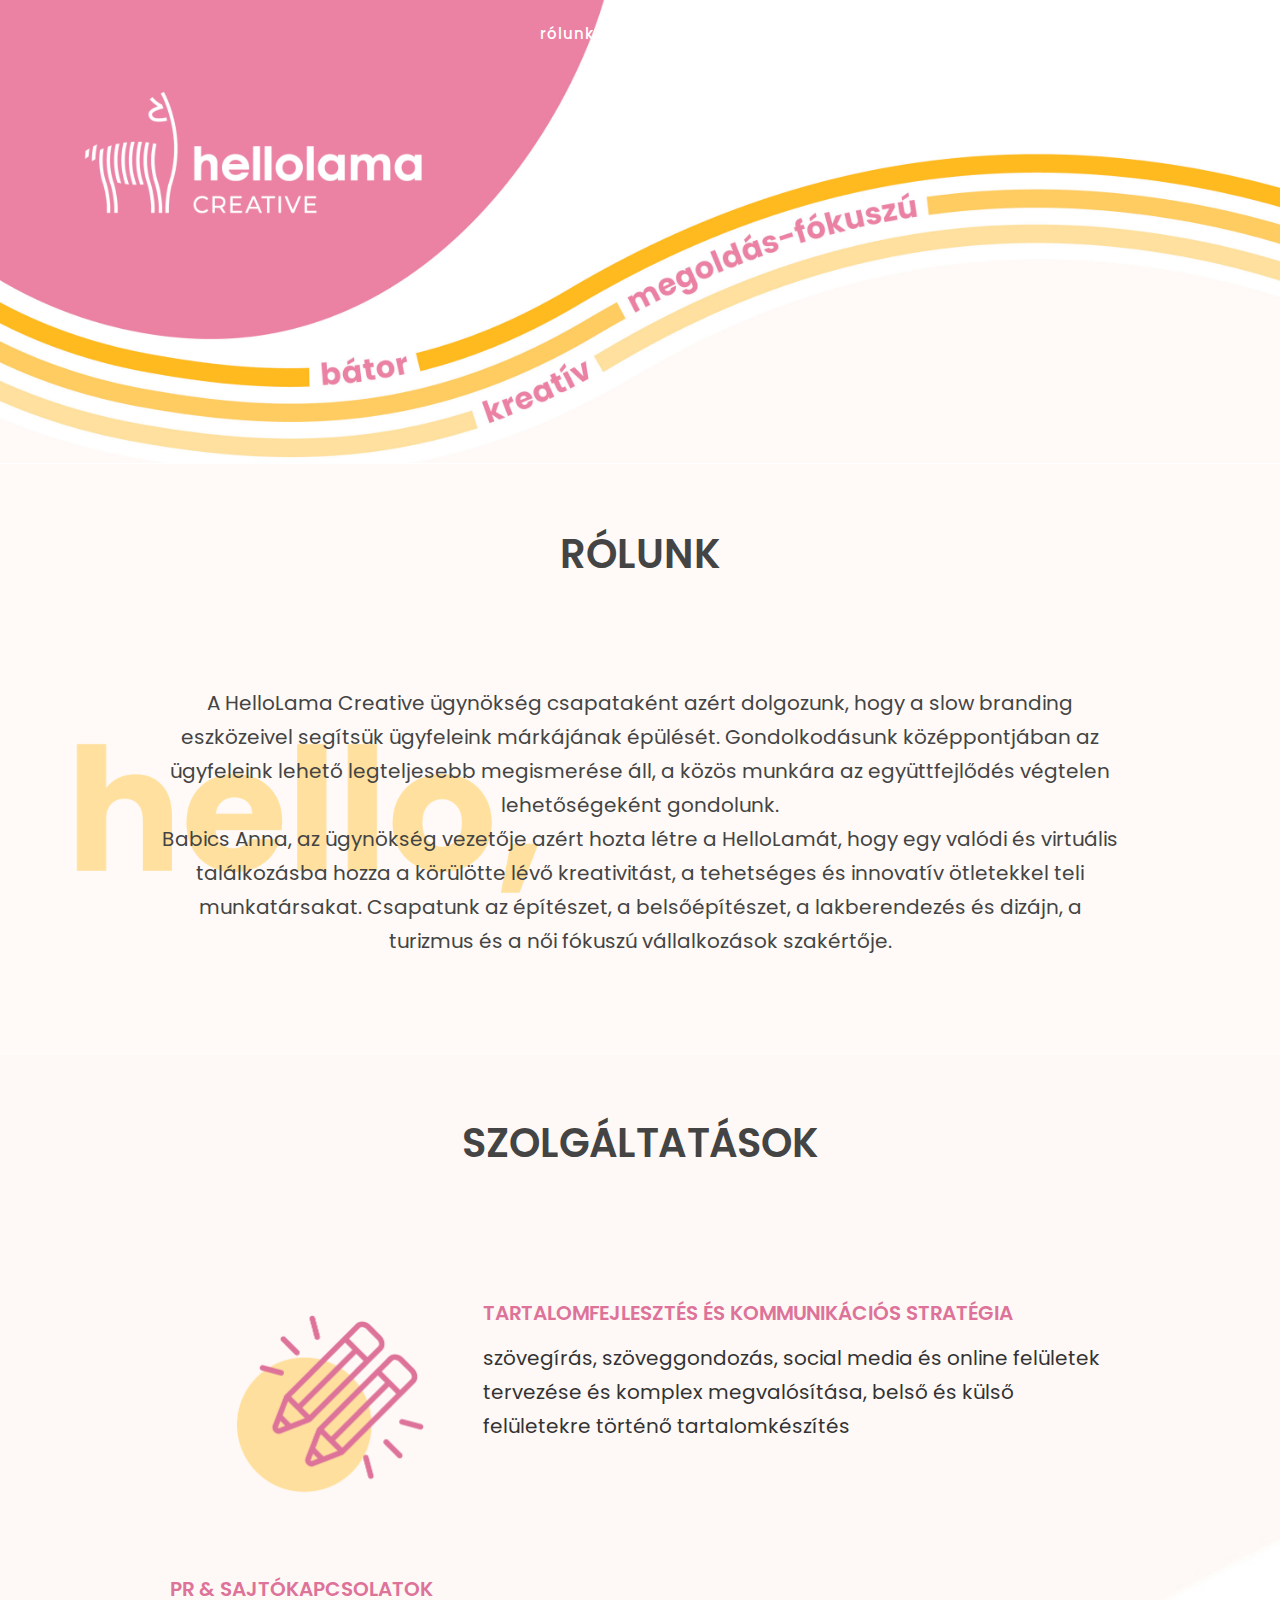
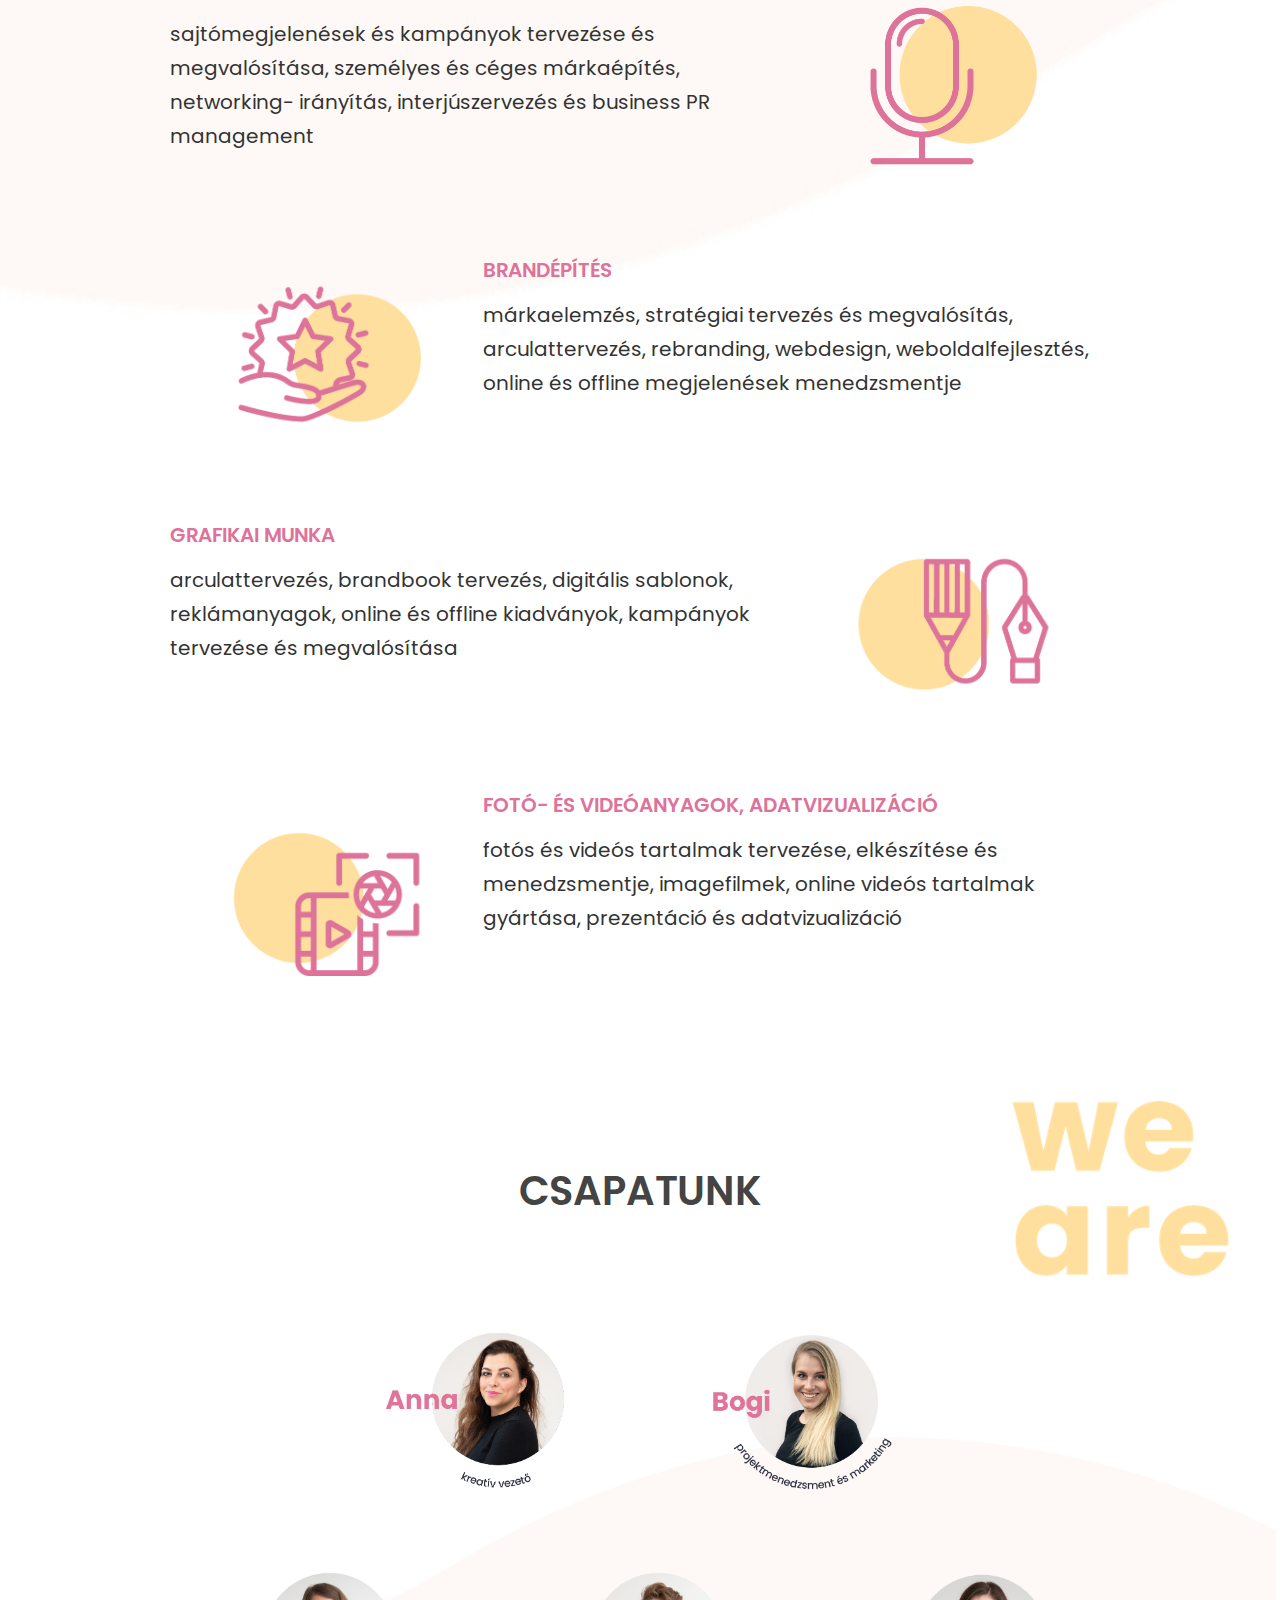
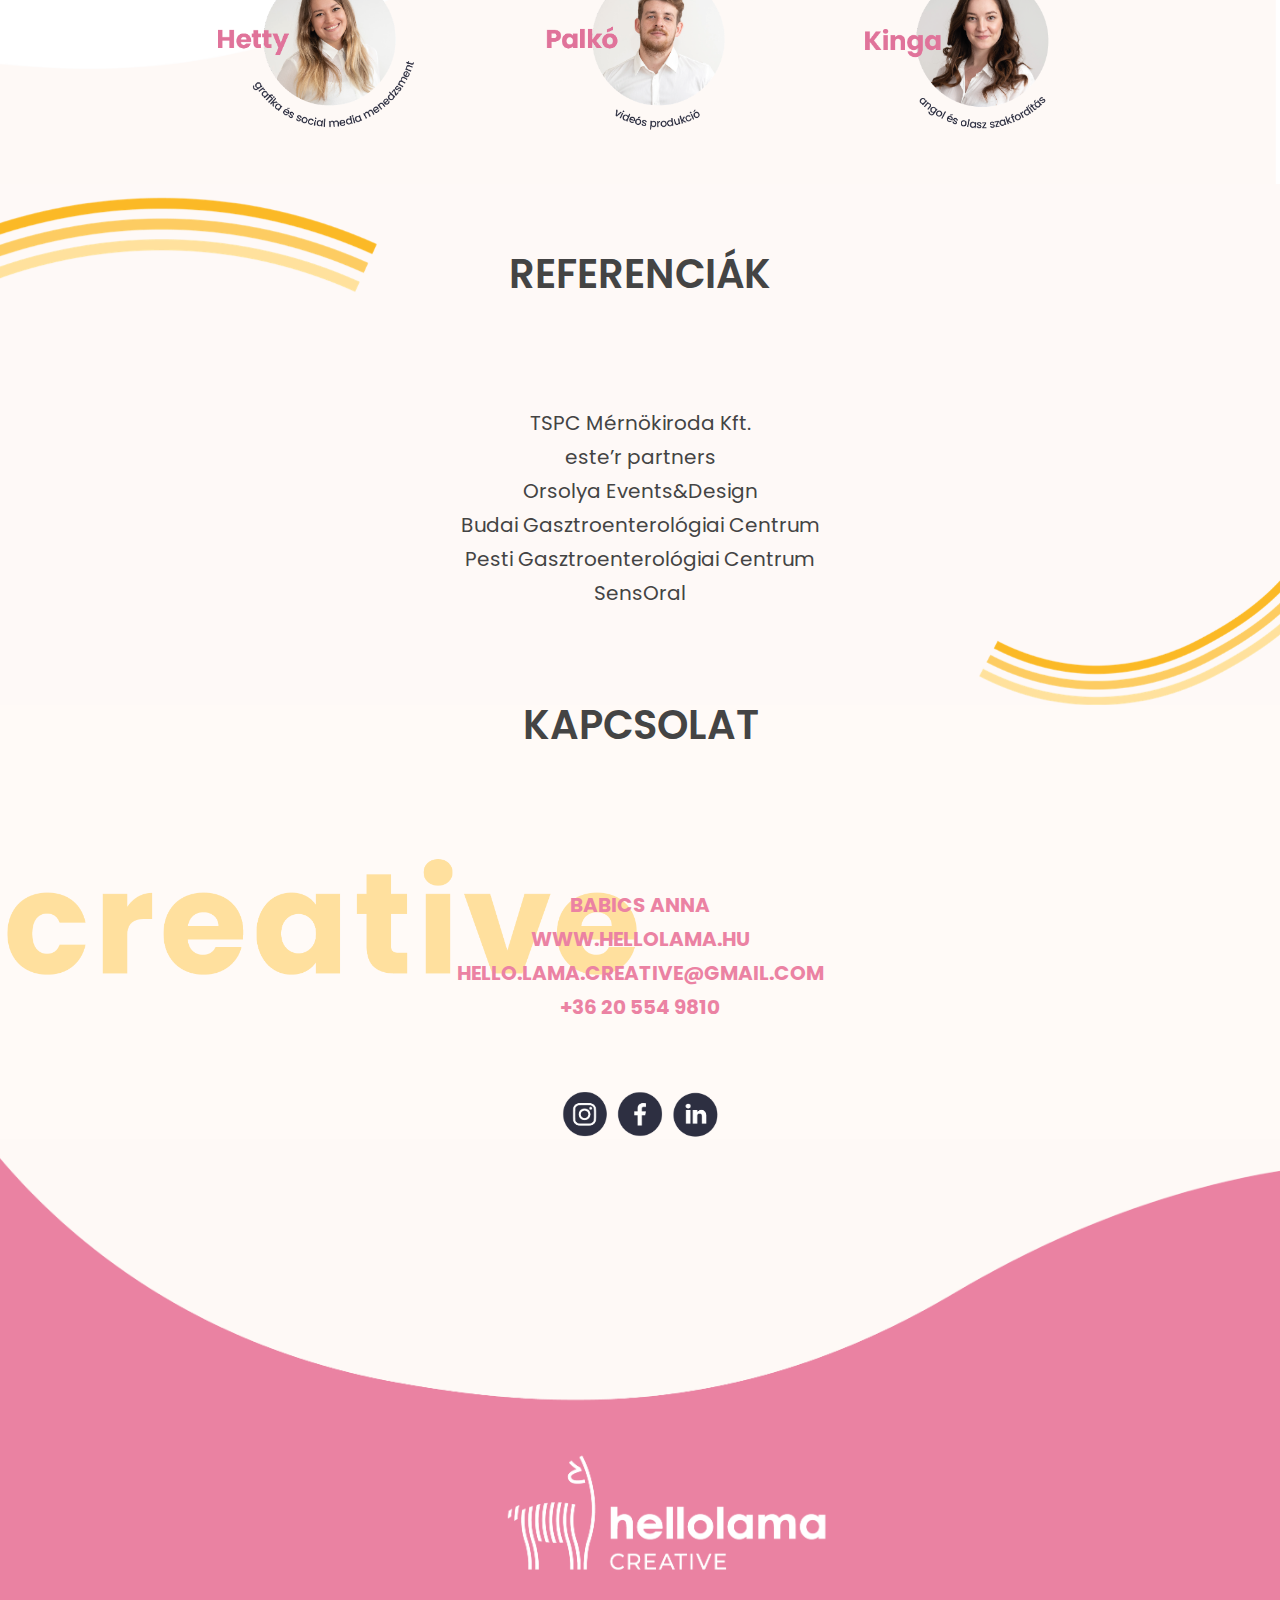
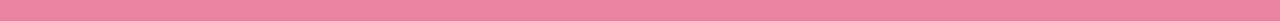
==== commit de5ea81e: "latest changes" ====
--- a/index.html
+++ b/index.html
@@ -613,7 +613,7 @@
         <div class="col-md-12 col-sm-12 col-xs-12">
           <div class="well-middle">
             <div class="single-well">
-              <p style="padding-top: 15px; color: #eb82a3; font-weight: bold; font-size: 0.8em;">
+              <p style="padding-top: 15px; color: #eb82a3; font-weight: bold; font-size: 20px;">
                  BABICS ANNA<br>
                  WWW.HELLOLAMA.HU<br>
                  <a target="_blank" href="mailto:hello.lama.creative@gmail.com">HELLO.LAMA.CREATIVE@GMAIL.COM </a><br>
@@ -639,7 +639,8 @@
         <div class="col-md-12 col-sm-12 col-xs-12">
           <div class="well-middle">
             <div class="single-well">
-<svg xmlns="http://www.w3.org/2000/svg" viewBox="0 0 1440 320" style="background-color: #fffaf7;">
+              <img src="img/background/pink.png">
+<!-- <svg xmlns="http://www.w3.org/2000/svg" viewBox="0 0 1440 320" style="background-color: #fffaf7;">
   <path fill="#ea82a3" fill-opacity="1" d="M0,0L120,37.3C240,75,480,149,720,154.7C960,160,1200,96,1320,64L1440,32L1440,320L1320,320C1200,320,960,320,720,320C480,320,240,320,120,320L0,320Z"></path>
   <image class="lamalogo" xlink:href="img/background/lama.png" style="
     width: 50%;
@@ -647,7 +648,7 @@
     x: 364;
     y: 160;
 "></image>
-</svg>
+</svg> -->
 
             <!-- <div style="padding-top: 320px;padding-bottom: 150px">
 
--- a/css/style.css
+++ b/css/style.css
@@ -46,15 +46,29 @@
       width: 75%;!important
   }
 }
+
+
+.col-lg-1, .col-lg-10, .col-lg-11, .col-lg-12, .col-lg-2, .col-lg-3, .col-lg-4, .col-lg-5, .col-lg-6, .col-lg-7, .col-lg-8, .col-lg-9, .col-md-1, .col-md-10, .col-md-11, .col-md-12, .col-md-2, .col-md-3, .col-md-4, .col-md-5, .col-md-6, .col-md-7, .col-md-8, .col-md-9, .col-sm-1, .col-sm-10, .col-sm-11, .col-sm-12, .col-sm-2, .col-sm-3, .col-sm-4, .col-sm-5, .col-sm-6, .col-sm-7, .col-sm-8, .col-sm-9, .col-xs-1, .col-xs-10, .col-xs-11, .col-xs-12, .col-xs-2, .col-xs-3, .col-xs-4, .col-xs-5, .col-xs-6, .col-xs-7, .col-xs-8, .col-xs-9 {
+    position: relative;
+    min-height: 1px;
+    padding-right: 0px;
+    padding-left: 0px;
+}
+
+
 @media (max-width: 768px){
   .container {
       width: 75%;!important
   }
   .single-services>h4{
     text-align: center;
+    padding-right: 0px;
+    padding-left: 0px;
   }
   .single-services>p{
     text-align: center;
+    padding-right: 0px;
+    padding-left: 0px;
   }
   .header-area {
     background: #eb82a3 !important;
@@ -343,7 +357,7 @@
 
 .main-menu ul.navbar-nav li a {
   background: rgba(0, 0, 0, 0) none repeat scroll 0 0;
-  color: black;
+  color: white;
   font-size: 15px;
   font-weight: 500;
   padding: 24px 0px;
@@ -541,6 +555,7 @@
   background: url("../img/background/hello.png") no-repeat;
   background-size: 50%;
   background-color: #fffaf7;
+  background-position-y: center;
 }
 
 .single-well>a {
@@ -569,7 +584,7 @@
 /*--------------------------------*/
 
 .services-area {
-  background: url("../img/background/szolgáltatások.jpg") no-repeat center top / cover;
+  background: url("../img/background/szolgaltatasok.png") no-repeat center top / cover;
   }
 
 .services-icon {
@@ -1444,17 +1459,17 @@
   background: url("../img/background/creative.png") no-repeat;
   background-size: 50%;
   background-color: #fffaf7;
+  background-position-y: center;
+}
+
+.ending-area {
+    background-color: #fef9f6;
 }
 
 /*.ending-area {
-  background: url("../img/background/pink.png") no-repeat center top;
-  -webkit-background-size: cover;
-  -moz-background-size: cover;
-  -o-background-size: cover;
-  background-size: cover;
-    background-size: 100%;
-  height: auto;
+  background-color: #fffaf7;
 }*/
+
 
 .social-icons {
   max-height: 50px;
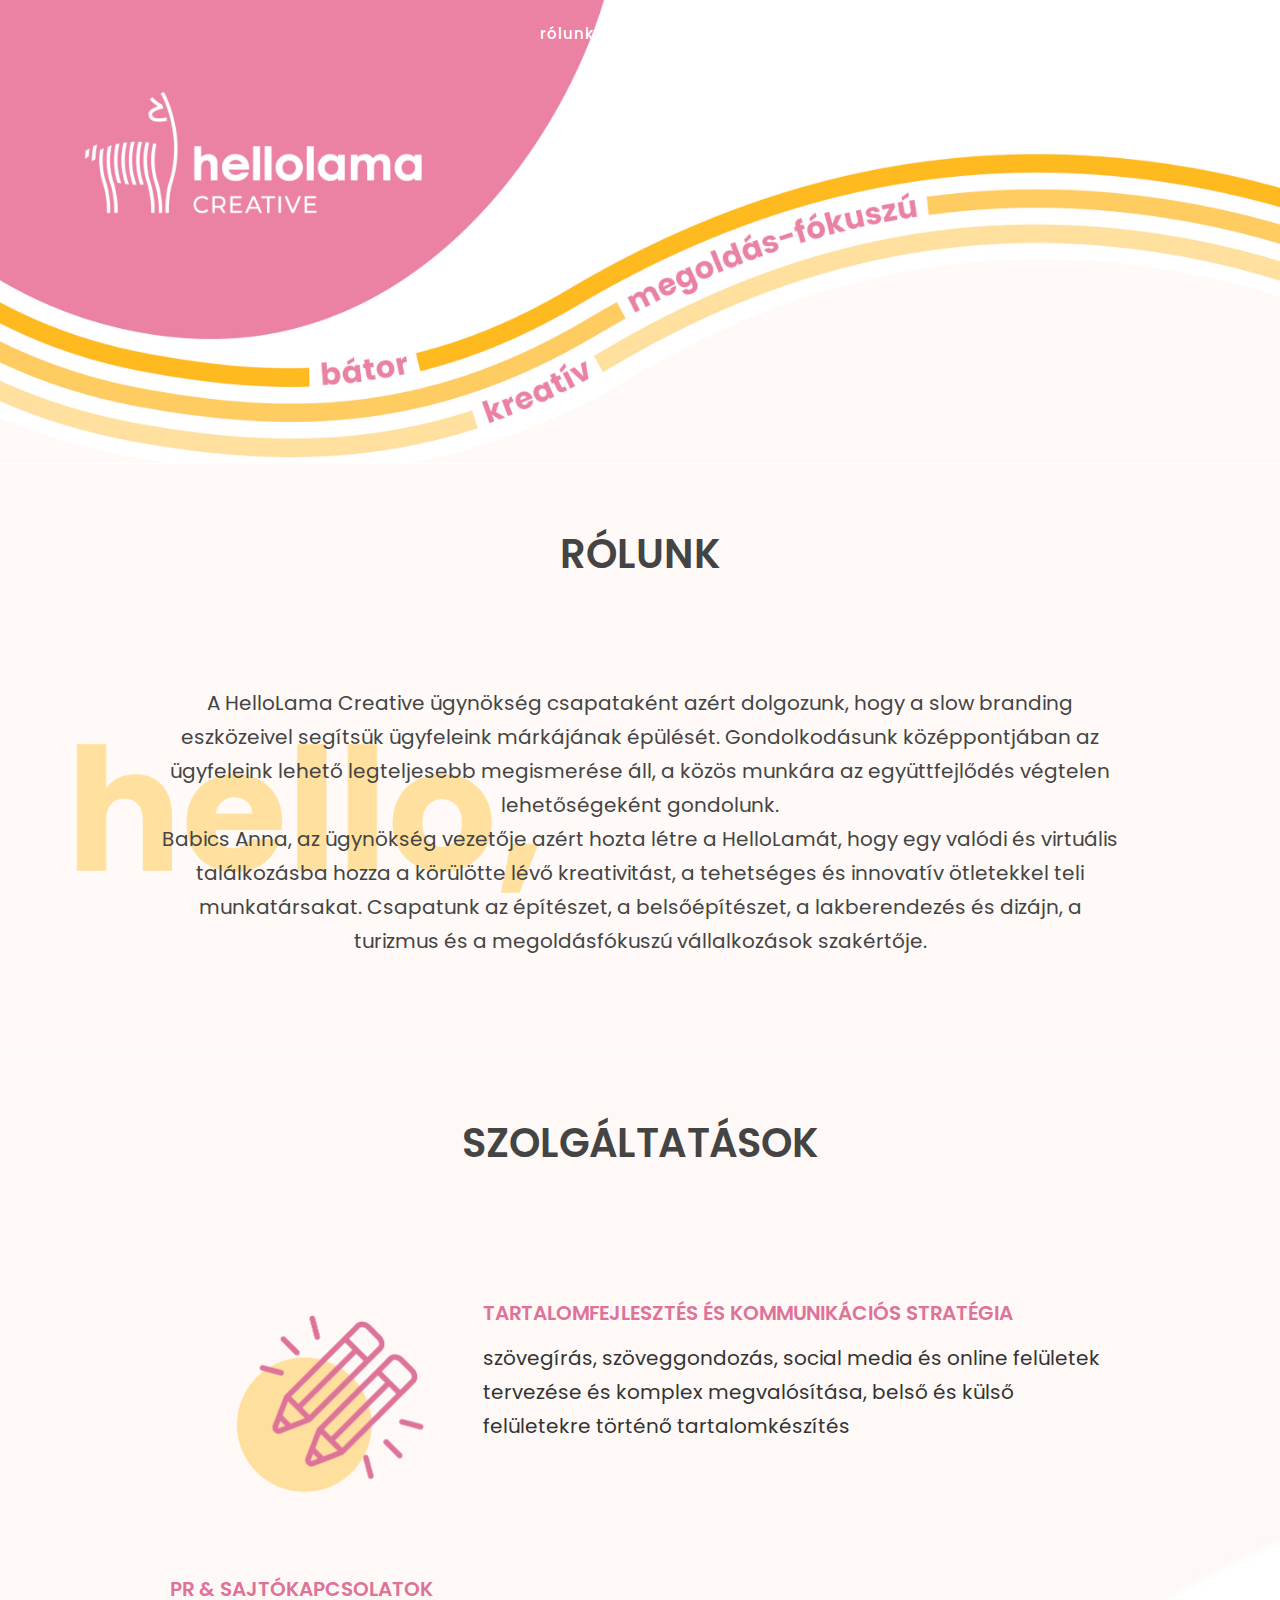
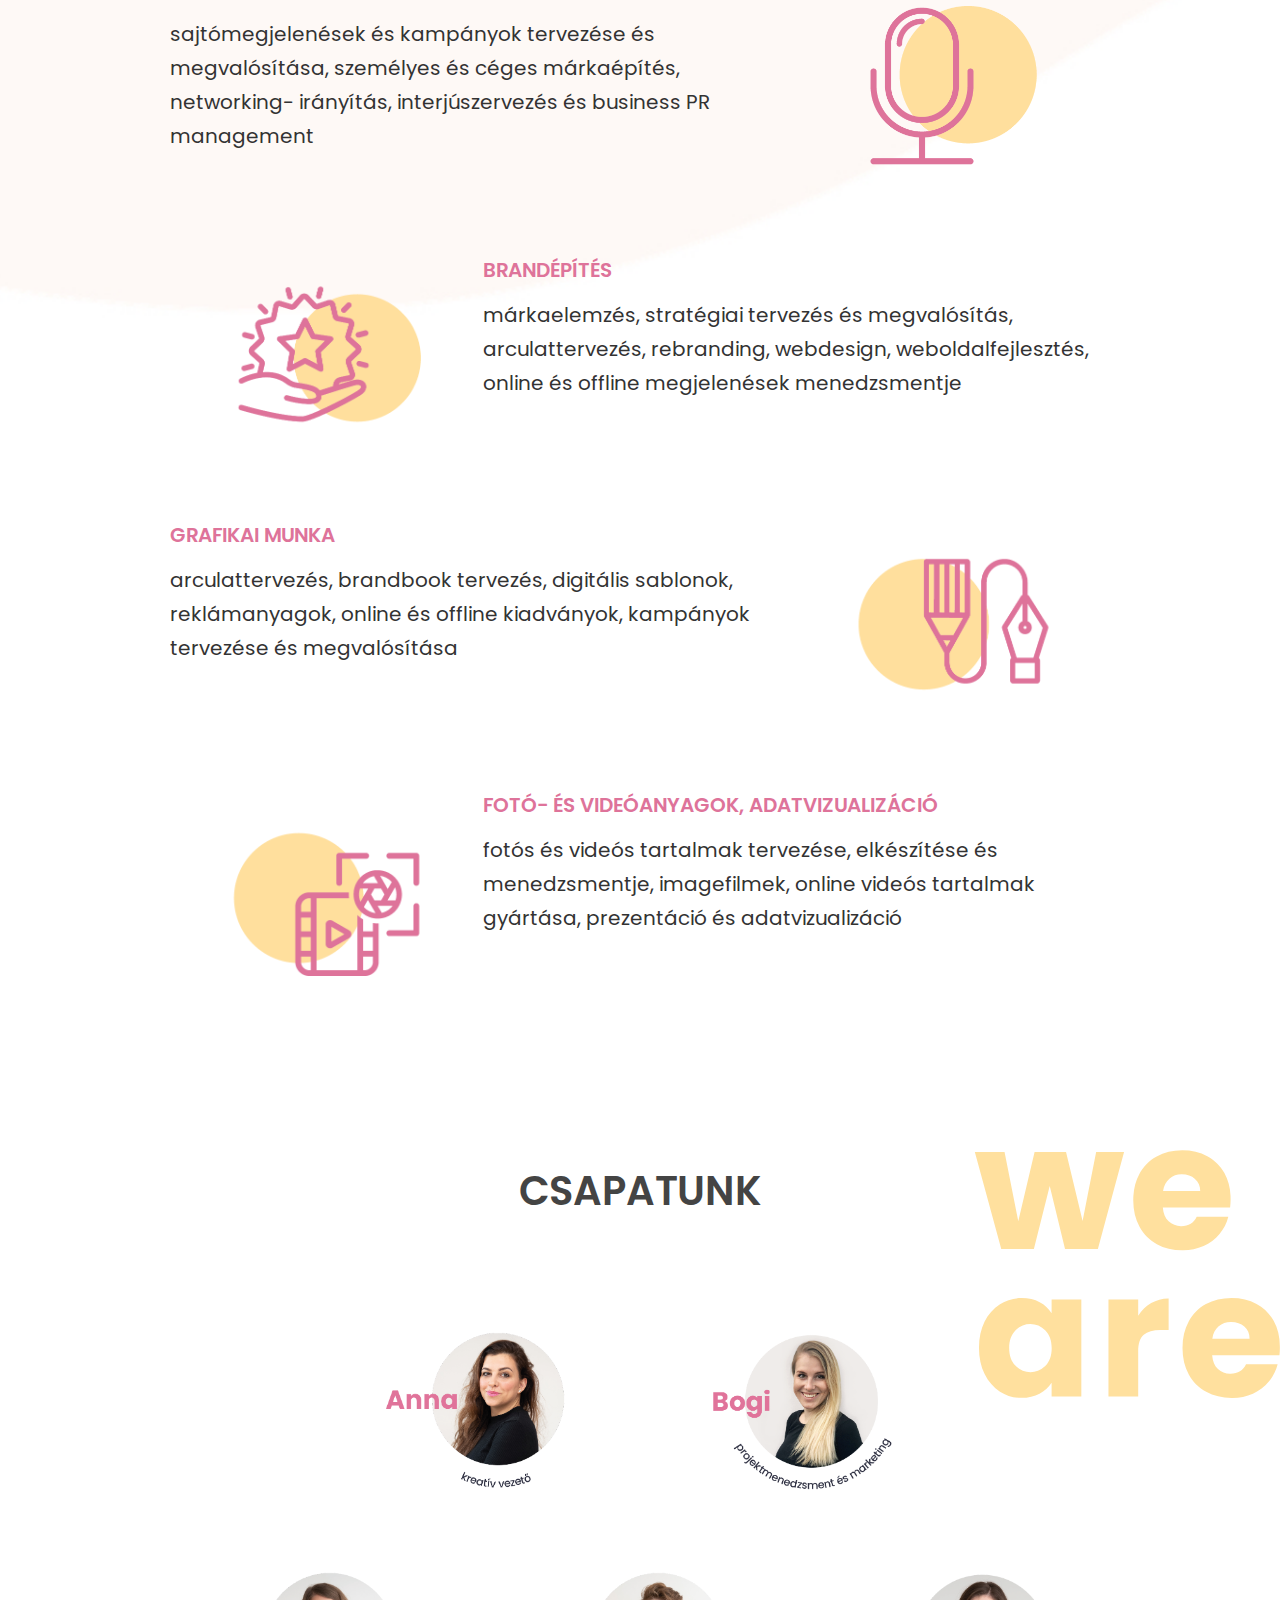
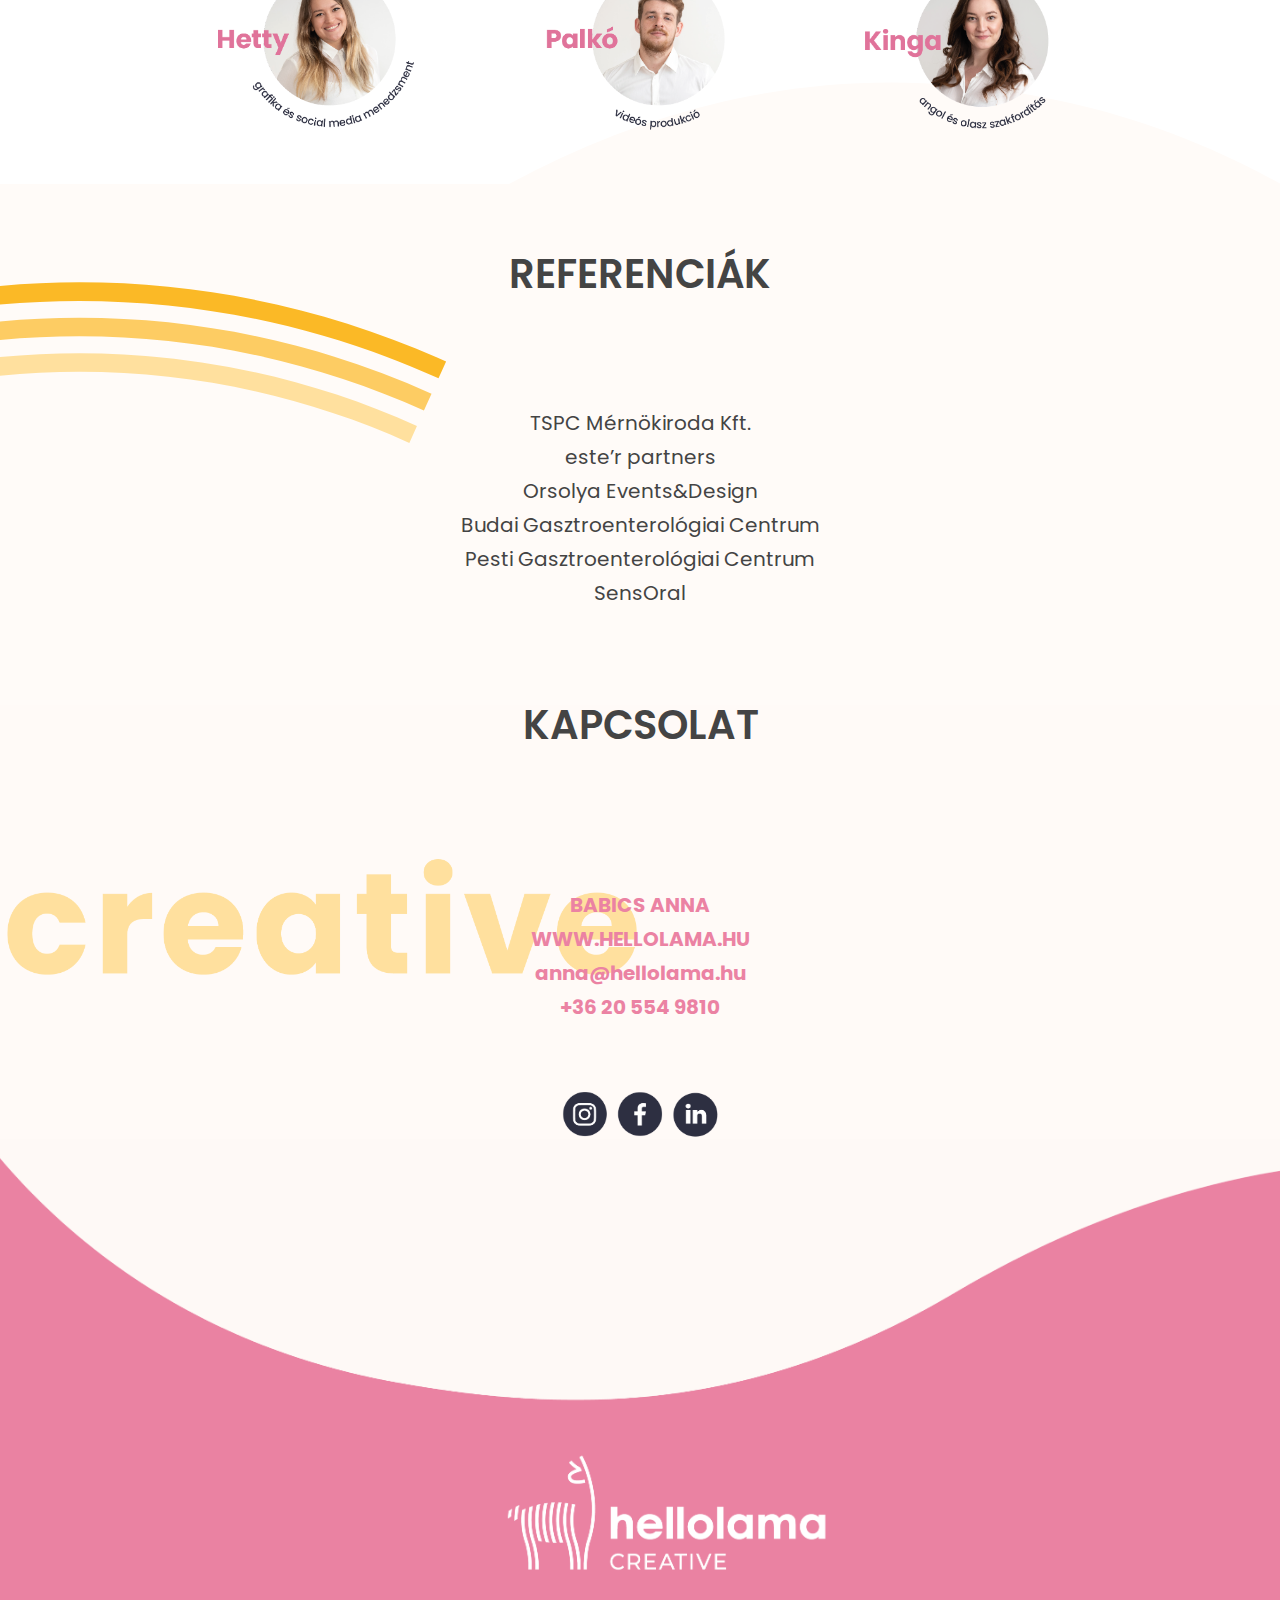
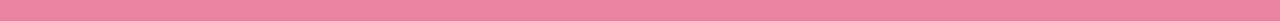
==== commit 600a77d2: "Update email" ====
--- a/index.html
+++ b/index.html
@@ -149,7 +149,7 @@
           <div class="well-middle">
             <div class="single-well">
               <p style="padding-top: 15px">
-                 A HelloLama Creative ügynökség csapataként azért dolgozunk, hogy a slow branding eszközeivel segítsük ügyfeleink márkájának épülését.  Gondolkodásunk középpontjában az ügyfeleink lehető legteljesebb megismerése áll, a közös munkára az együttfejlődés végtelen lehetőségeként gondolunk.<br> Babics Anna, az ügynökség vezetője azért hozta létre a HelloLamát, hogy egy valódi és virtuális találkozásba hozza a körülötte lévő kreativitást, a tehetséges és innovatív ötletekkel teli munkatársakat. Csapatunk az építészet, a belsőépítészet, a lakberendezés és dizájn, a turizmus és a női fókuszú vállalkozások szakértője.
+                 A HelloLama Creative ügynökség csapataként azért dolgozunk, hogy a slow branding eszközeivel segítsük ügyfeleink márkájának épülését.  Gondolkodásunk középpontjában az ügyfeleink lehető legteljesebb megismerése áll, a közös munkára az együttfejlődés végtelen lehetőségeként gondolunk.<br> Babics Anna, az ügynökség vezetője azért hozta létre a HelloLamát, hogy egy valódi és virtuális találkozásba hozza a körülötte lévő kreativitást, a tehetséges és innovatív ötletekkel teli munkatársakat. Csapatunk az építészet, a belsőépítészet, a lakberendezés és dizájn, a turizmus és a megoldásfókuszú vállalkozások szakértője.
               </p>
             </div>
           </div>
@@ -616,7 +616,7 @@
               <p style="padding-top: 15px; color: #eb82a3; font-weight: bold; font-size: 20px;">
                  BABICS ANNA<br>
                  WWW.HELLOLAMA.HU<br>
-                 <a target="_blank" href="mailto:hello.lama.creative@gmail.com">HELLO.LAMA.CREATIVE@GMAIL.COM </a><br>
+                 <a target="_blank" href="mailto:anna@hellolama.hu">anna@hellolama.hu</a><br>
                  <a target="_blank" href="tel:+36 20 554 9810">+36 20 554 9810</a><br>
               </p>
             </div>
--- a/css/style.css
+++ b/css/style.css
@@ -1305,11 +1305,11 @@
 }
 
 .portfolio-area {
-    background: url("../img/background/csapatunk.png") no-repeat center top;
+    background: url("../img/background/csere_csapatunk.svg") no-repeat center top;
     background-size: cover;
 }
 .portfolio1-area {
-    background: url("../img/background/referenciák1.png") no-repeat center top / cover;
+    background: url("../img/background/csere_referenciak.svg") no-repeat center top / cover;
 }
 /*----------------------------------------*/
 
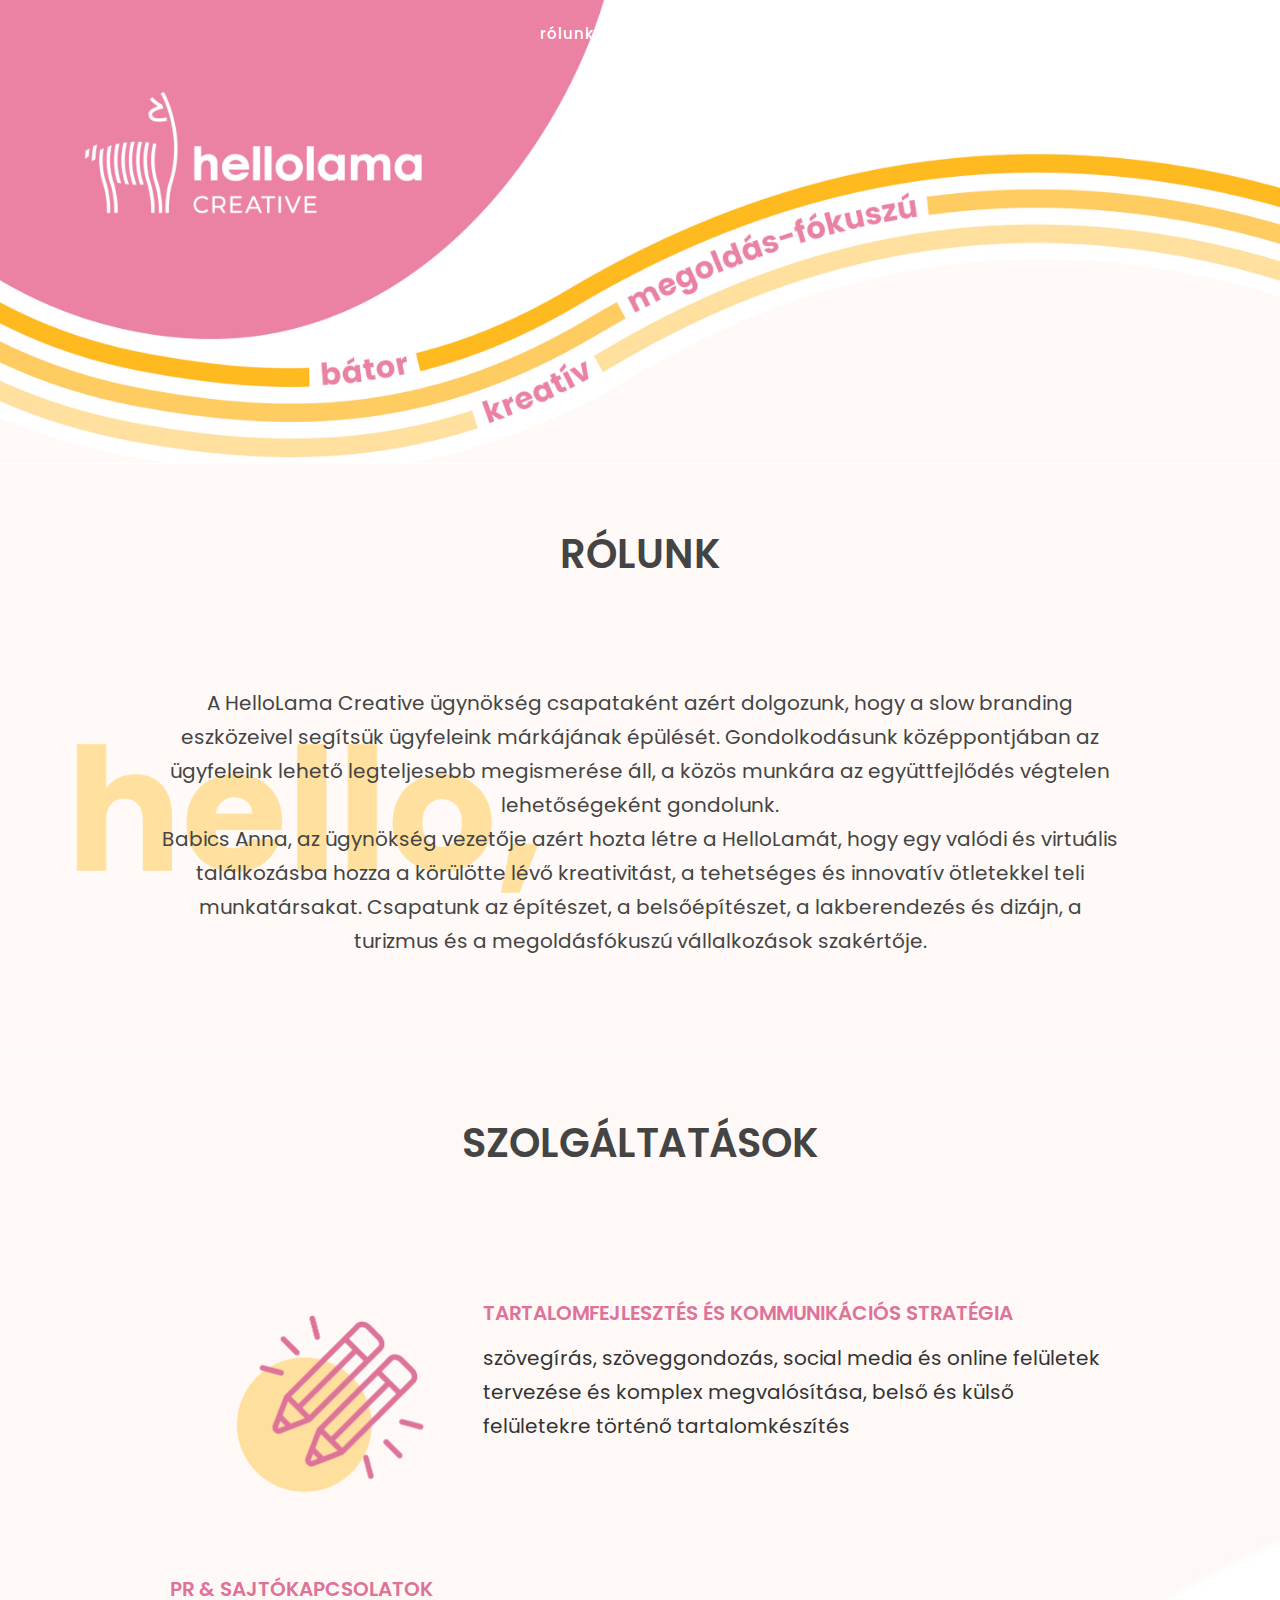
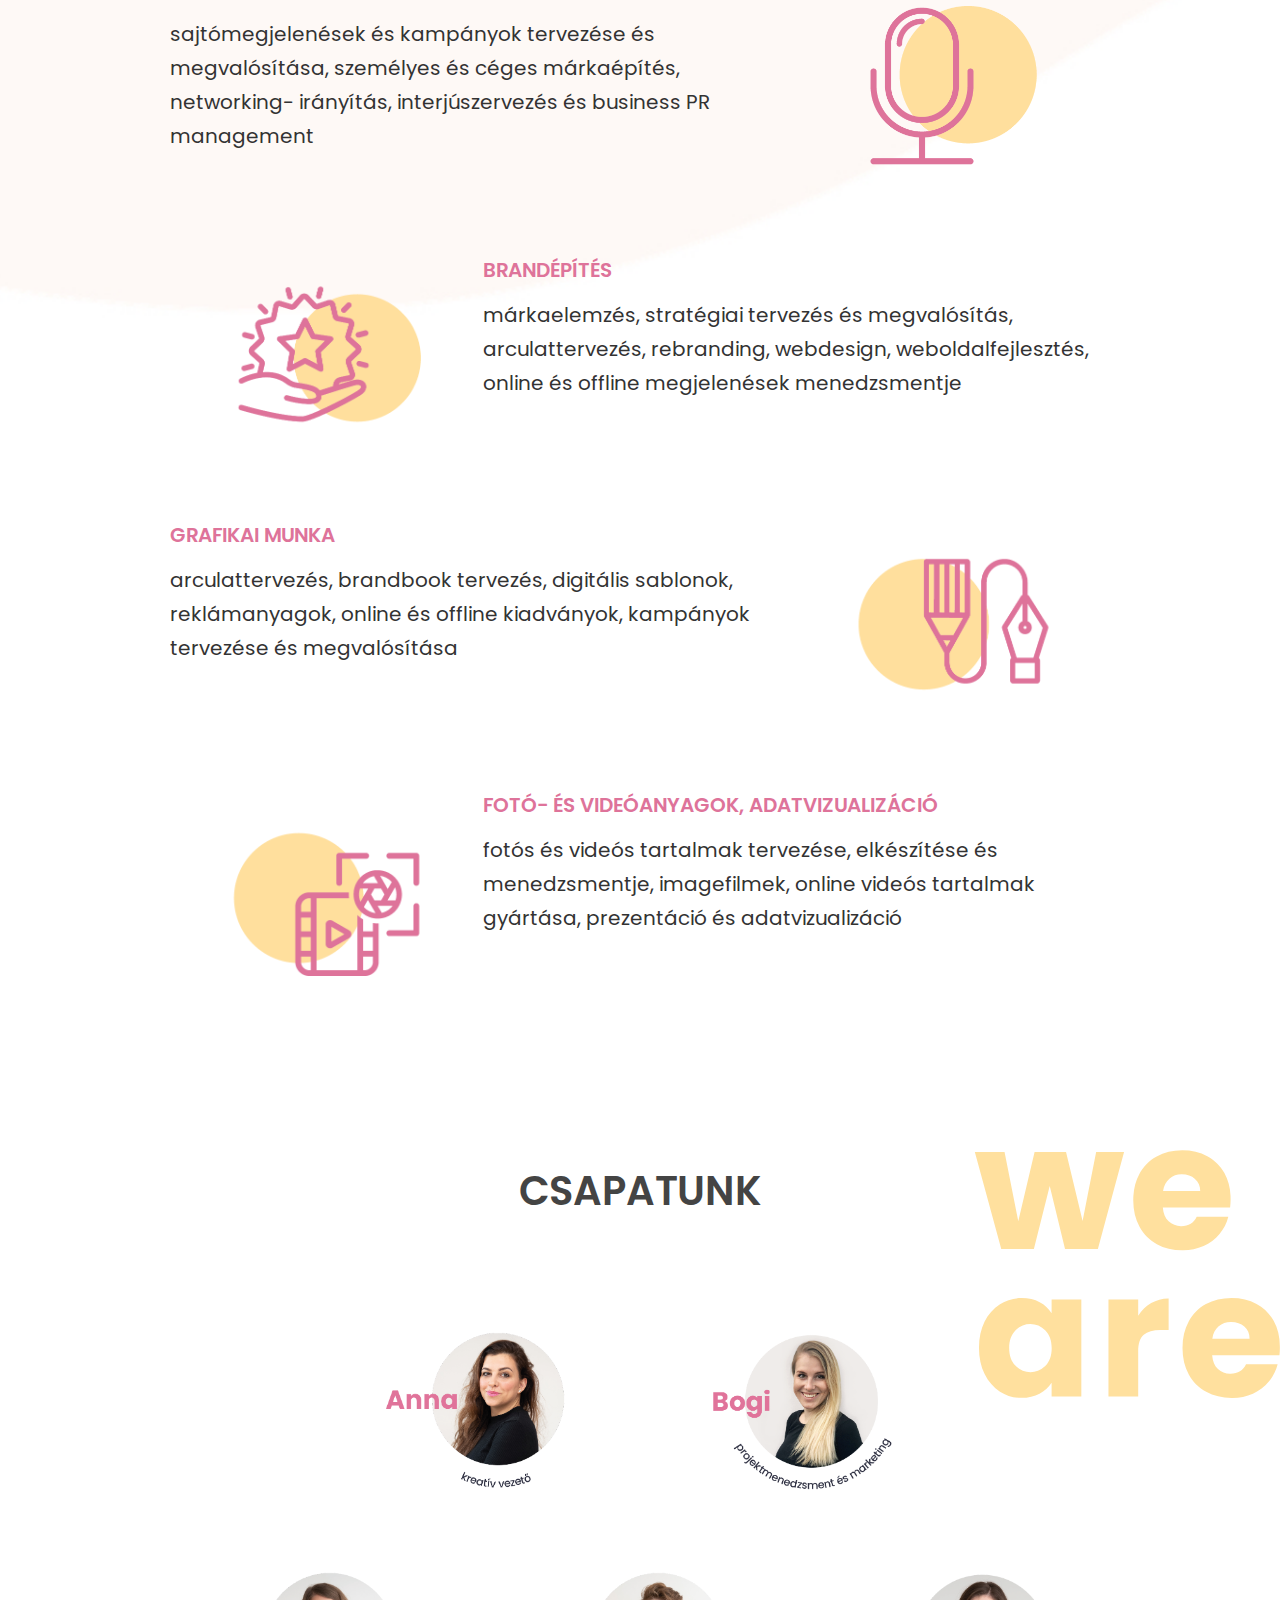
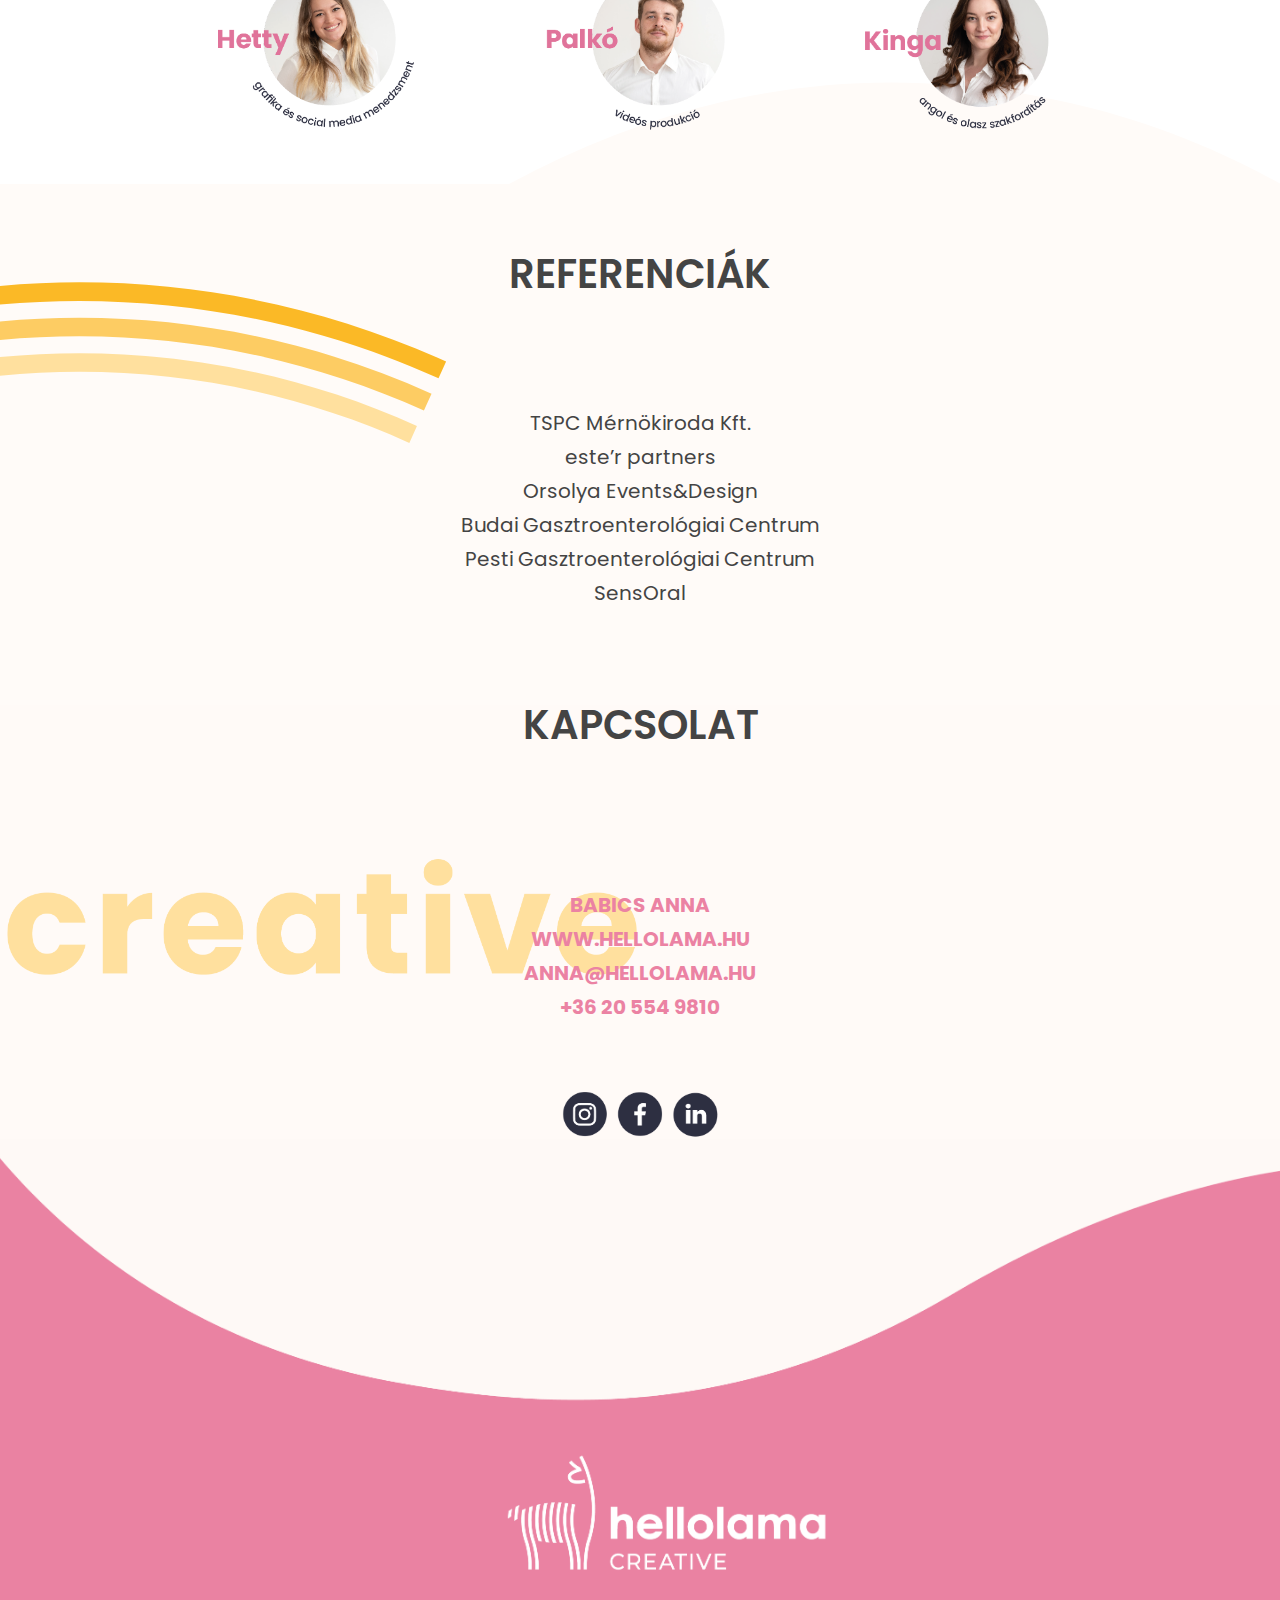
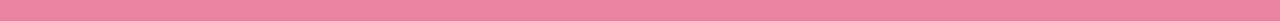
==== commit 7f13cd36: "Update index.html" ====
--- a/index.html
+++ b/index.html
@@ -616,7 +616,7 @@
               <p style="padding-top: 15px; color: #eb82a3; font-weight: bold; font-size: 20px;">
                  BABICS ANNA<br>
                  WWW.HELLOLAMA.HU<br>
-                 <a target="_blank" href="mailto:anna@hellolama.hu">anna@hellolama.hu</a><br>
+                 <a target="_blank" href="mailto:anna@hellolama.hu">ANNA@HELLOLAMA.HU</a><br>
                  <a target="_blank" href="tel:+36 20 554 9810">+36 20 554 9810</a><br>
               </p>
             </div>
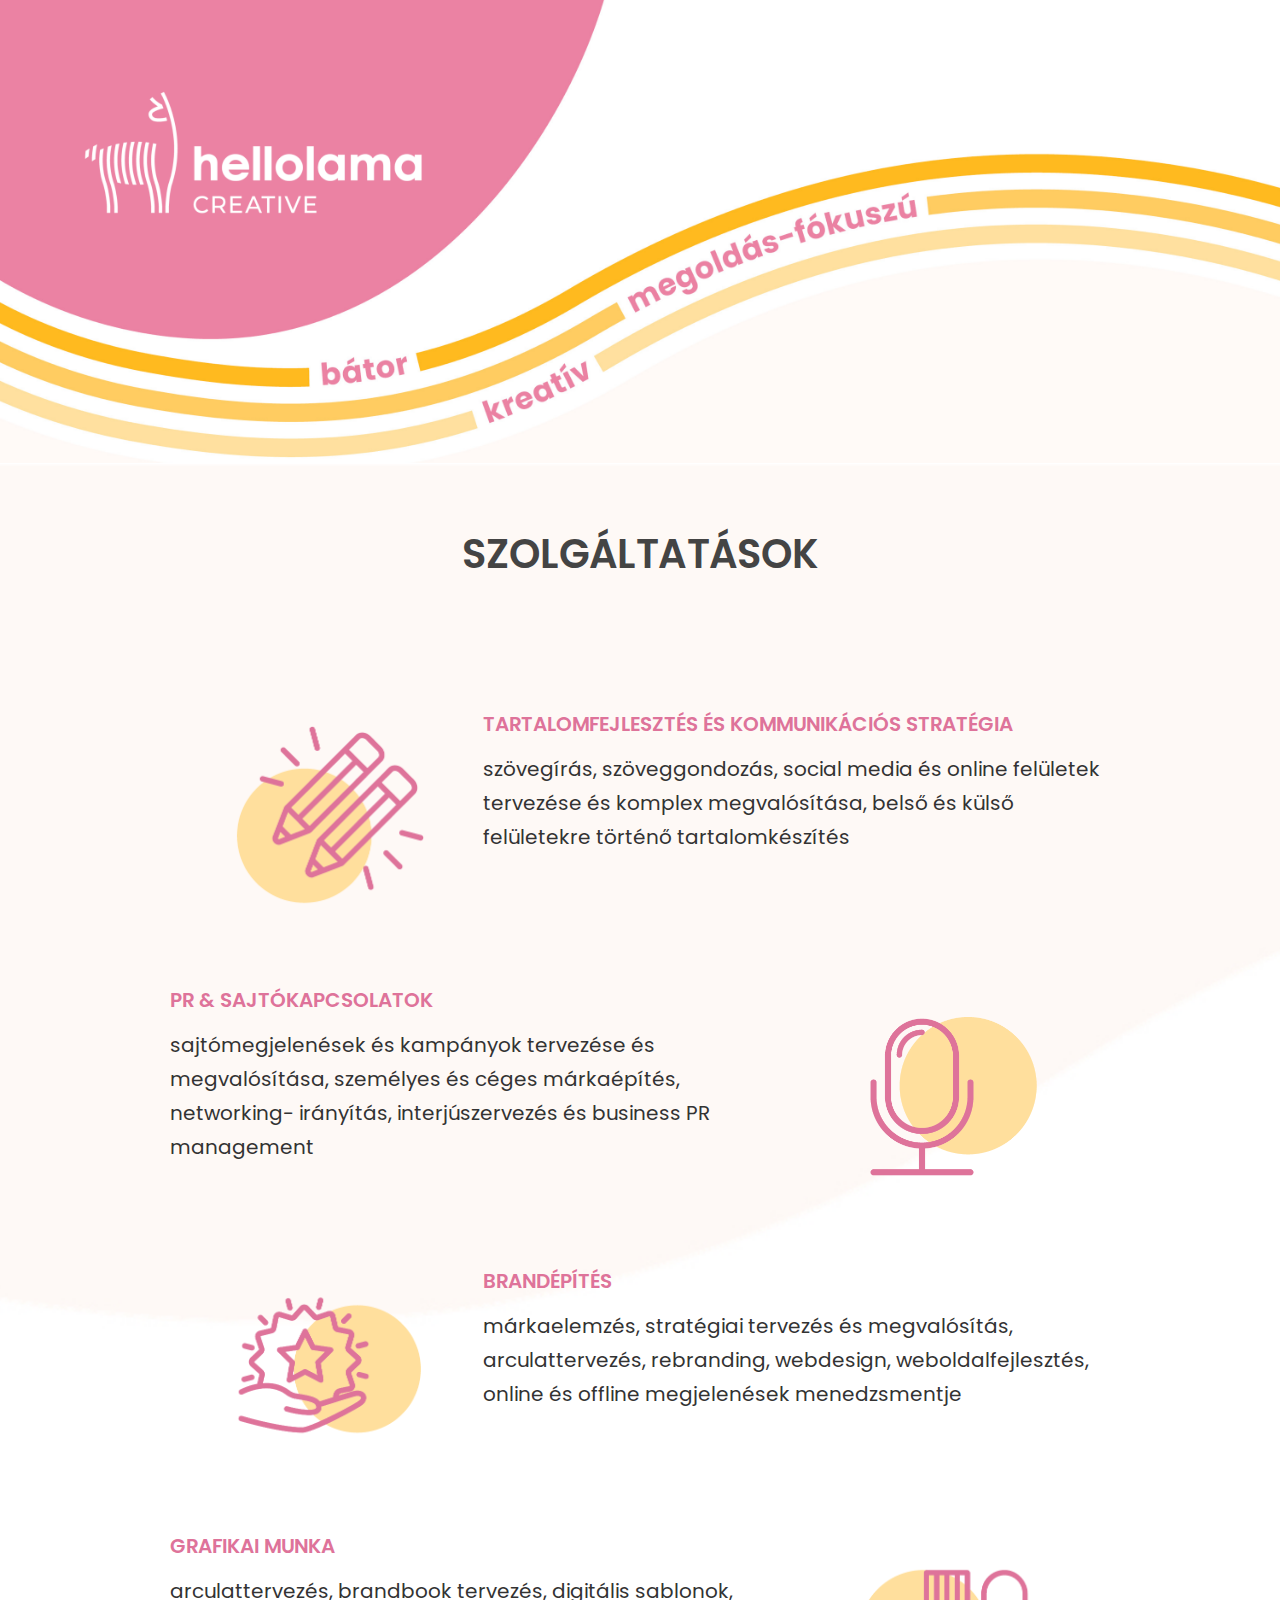
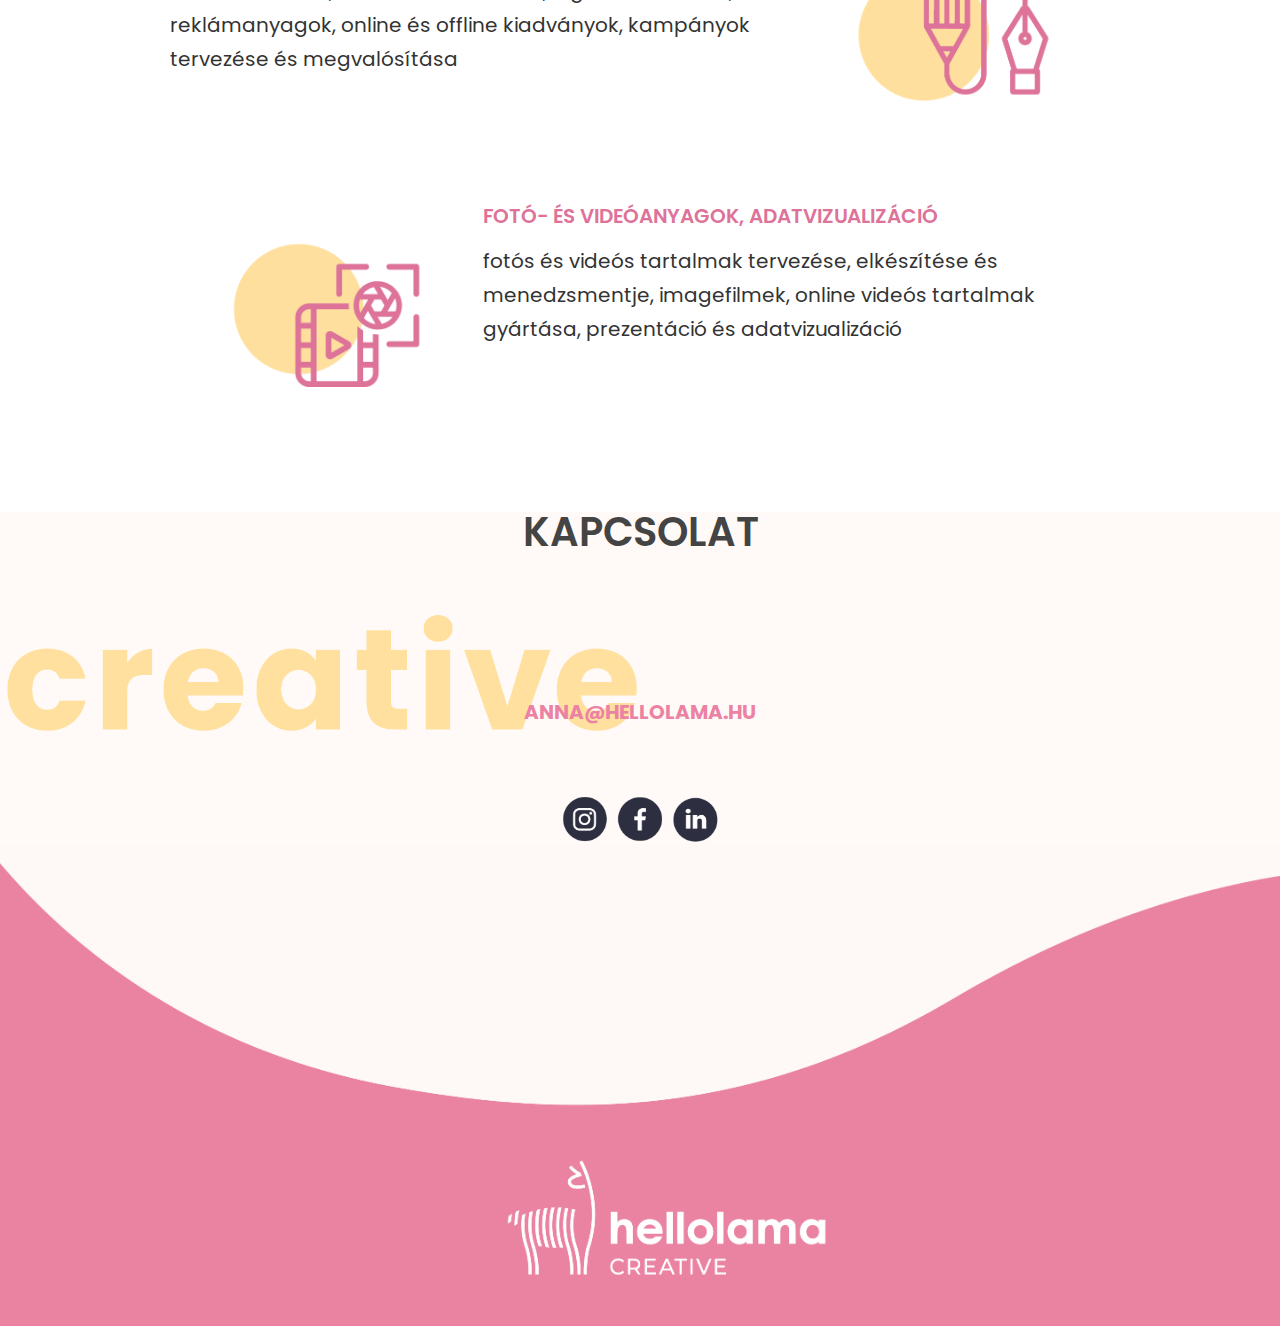
==== commit c2aba484: "Hide about, refs, team" ====
--- a/index.html
+++ b/index.html
@@ -73,21 +73,21 @@
               <!-- Collect the nav links, forms, and other content for toggling -->
               <div class="collapse navbar-collapse main-menu bs-example-navbar-collapse-1" id="navbar-example">
                 <ul class="nav navbar-nav navbar-right">
-                  <li>
+                  <!-- <li>
                     <a class="page-scroll" href="#about" style="padding-bottom: 12px">rólunk</a>
-                  </li>
+                  </li> -->
                   <li>
                     <a class="page-scroll" href="#services" style="padding-bottom: 12px">szolgáltatások</a>
                   </li>
-                  <li>
+                  <!-- <li>
                     <a class="page-scroll" href="#portfolio" style="padding-bottom: 12px">csapatunk</a>
-                  </li>
+                  </li> -->
                   <!-- <li>
                     <a class="page-scroll" href="#testimonials" style="padding-bottom: 12px">rólunk mondták</a>
                 </li> -->
-                  <li>
+                  <!-- <li>
                     <a class="page-scroll" href="#references" style="padding-bottom: 12px">referenciák</a>
-                </li>
+                </li> -->
                   <li>
                     <a class="page-scroll" href="#contact" style="padding-bottom: 12px">kapcsolat</a>
                   </li>
@@ -133,7 +133,7 @@
 
 
   <!-- Start About area -->
-  <div id="about" class="about-area area-padding">
+  <!-- <div id="about" class="about-area area-padding">
 
     <div class="container">
       <div class="row">
@@ -157,7 +157,7 @@
       </div>
 
     </div>
-  </div>
+  </div> -->
   <!-- End About area -->
 
 
@@ -350,7 +350,7 @@
 
   <!-- Start portfolio Area -->
 
-<div id="portfolio" class="portfolio-area area-padding fix" style="padding-bottom: 0px">
+<!-- <div id="portfolio" class="portfolio-area area-padding fix" style="padding-bottom: 0px">
 <div class="container">
 
       <div class="row">
@@ -371,7 +371,7 @@
 
             </div>
         </div>
-          <!-- single-awesome-project start -->
+
          <div class="col-md-4 col-sm-4 col-xs-12 design">
             <div class="single-awesome-project">
               <div class="awesome-img">
@@ -380,8 +380,8 @@
               </div>
             </div>
           </div>
-          <!-- single-awesome-project end -->
-          <!-- single-awesome-project start -->
+
+
           <div class="col-md-4 col-sm-4 col-xs-12 design">
             <div class="single-awesome-project">
               <div class="awesome-img">
@@ -396,8 +396,7 @@
 
     <div class="row">
         <div class="awesome-project-content">
-          <!-- single-awesome-project end -->
-          <!-- single-awesome-project start -->
+
           <div class="col-md-4 col-sm-4 col-xs-12 design">
             <div class="single-awesome-project">
               <div class="awesome-img">
@@ -406,8 +405,7 @@
               </div>
             </div>
           </div>
-                    <!-- single-awesome-project end -->
-          <!-- single-awesome-project start -->
+
           <div class="col-md-4 col-sm-4 col-xs-12 design">
             <div class="single-awesome-project">
               <div class="awesome-img">
@@ -416,8 +414,7 @@
               </div>
             </div>
           </div>
-          <!-- single-awesome-project end -->
-          <!-- single-awesome-project start -->
+
           <div class="col-md-4 col-sm-4 col-xs-12 photo development">
             <div class="single-awesome-project">
               <div class="awesome-img">
@@ -429,7 +426,7 @@
 
 </div>
 </div>
-</div>
+</div> -->
 
   <!-- Start Testimonials -->
  <!-- <div id="testimonials" class="testimonials-area">
@@ -494,7 +491,7 @@
     </div>
   </div>-->
 
-<div id="references" class="portfolio1-area area-padding fix">
+<!-- <div id="references" class="portfolio1-area area-padding fix">
 <div class="container">
 
       <div class="row">
@@ -522,7 +519,7 @@
 
 
 </div>
-</div>
+</div> -->
 
 
 
@@ -614,10 +611,10 @@
           <div class="well-middle">
             <div class="single-well">
               <p style="padding-top: 15px; color: #eb82a3; font-weight: bold; font-size: 20px;">
-                 BABICS ANNA<br>
-                 WWW.HELLOLAMA.HU<br>
+                 <!-- BABICS ANNA<br>
+                 WWW.HELLOLAMA.HU<br> -->
                  <a target="_blank" href="mailto:anna@hellolama.hu">ANNA@HELLOLAMA.HU</a><br>
-                 <a target="_blank" href="tel:+36 20 554 9810">+36 20 554 9810</a><br>
+                 <!-- <a target="_blank" href="tel:+36 20 554 9810">+36 20 554 9810</a><br> -->
               </p>
             </div>
             <div style="padding-top: 50px;">
